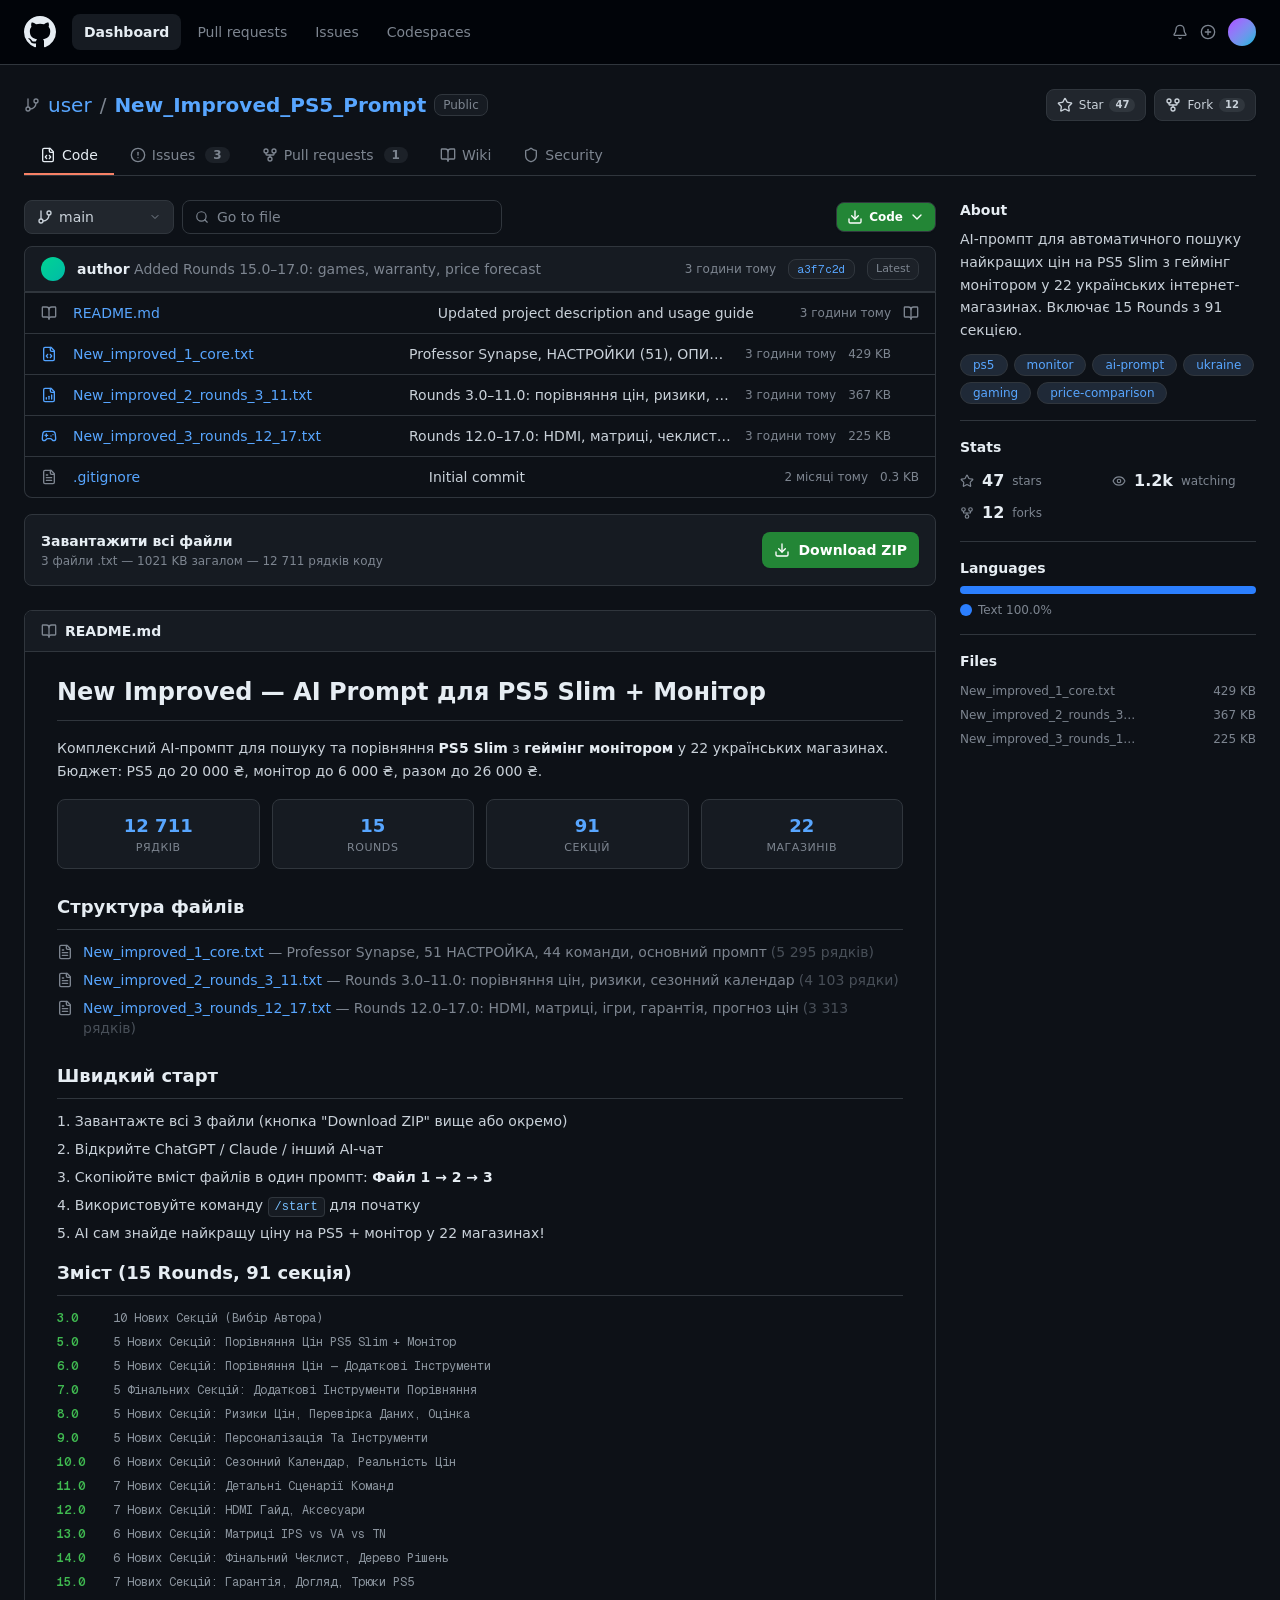
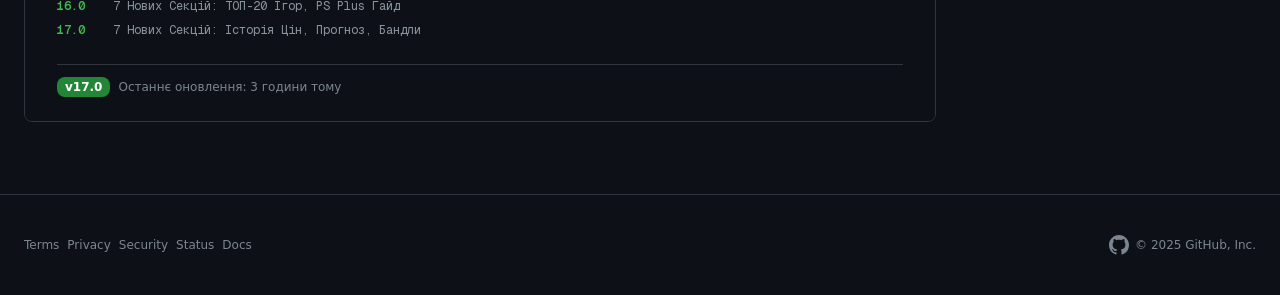
==== index.html @ 153ae2e7 "Deploy: GitHub-style PS5 Prompt download page (v17.0) - GitHub-style repository page design - 3 down" ====
<!DOCTYPE html><!--Mu9HT3eg9Ix4Dn3VbvVOp--><html lang="en"><head><meta charSet="utf-8"/><meta name="viewport" content="width=device-width, initial-scale=1"/><link rel="preload" href="/_next/static/media/797e433ab948586e-s.p.dbea232f.woff2" as="font" crossorigin="" type="font/woff2"/><link rel="preload" href="/_next/static/media/caa3a2e1cccd8315-s.p.853070df.woff2" as="font" crossorigin="" type="font/woff2"/><link rel="stylesheet" href="/_next/static/chunks/2473c16c0c2f6b5f.css" data-precedence="next"/><link rel="stylesheet" href="/_next/static/chunks/8cf847d2f24eaa9a.css" data-precedence="next"/><link rel="preload" as="script" fetchPriority="low" href="/_next/static/chunks/c39637bc9d8cb116.js"/><script src="/_next/static/chunks/771dedee3f5e1621.js" async=""></script><script src="/_next/static/chunks/93cf8d9e202dfd11.js" async=""></script><script src="/_next/static/chunks/turbopack-6b14e2e3b7861dfc.js" async=""></script><script src="/_next/static/chunks/2f236954d6a65e12.js" async=""></script><script src="/_next/static/chunks/66346ad2836c1601.js" async=""></script><script src="/_next/static/chunks/bc558926813e5fc9.js" async=""></script><script src="/_next/static/chunks/44f0cba8bac395d2.js" async=""></script><meta name="next-size-adjust" content=""/><title>New Improved — AI Prompt для PS5 Slim + Монітор</title><meta name="description" content="Завантажте комплексний AI-промпт для пошуку та порівняння PS5 Slim з монітором у 22 українських магазинах. 12 711 рядків, 15 Rounds, 91 секція."/><meta name="author" content="New Improved"/><meta name="keywords" content="PS5,PS5 Slim,монітор,AI промпт,Київ,Україна,порівняння цін,ігри"/><meta property="og:title" content="New Improved — AI Prompt для PS5 Slim + Монітор"/><meta property="og:description" content="Завантажте комплексний AI-промпт (12 711 рядків) для пошуку PS5 у 22 магазинах України."/><meta property="og:site_name" content="New Improved"/><meta property="og:type" content="website"/><meta name="twitter:card" content="summary_large_image"/><meta name="twitter:title" content="New Improved — AI Prompt для PS5"/><meta name="twitter:description" content="AI-промпт для пошуку PS5 Slim + Монітор у 22 магазинах України"/><link rel="icon" href="https://z-cdn.chatglm.cn/z-ai/static/logo.svg"/><script src="/_next/static/chunks/a6dad97d9634a72d.js" noModule=""></script></head><body class="geist_a71539c9-module__T19VSG__variable geist_mono_8d43a2aa-module__8Li5zG__variable antialiased bg-background text-foreground"><div hidden=""><!--$--><!--/$--></div><div class="min-h-screen bg-[#0d1117] text-[#e6edf3]"><header class="bg-[#010409] border-b border-[#30363d] sticky top-0 z-50"><div class="max-w-[1280px] mx-auto px-4 sm:px-6 h-16 flex items-center gap-4"><a href="/" class="text-[#e6edf3] hover:text-[#e6edf3]"><svg height="32" viewBox="0 0 16 16" width="32" class="fill-current"><path d="M8 0c4.42 0 8 3.58 8 8a8.013 8.013 0 0 1-5.45 7.59c-.4.08-.55-.17-.55-.38 0-.27.01-1.13.01-2.2 0-.75-.25-1.23-.54-1.48 1.78-.2 3.65-.88 3.65-3.95 0-.88-.31-1.59-.82-2.15.08-.2.36-1.02-.08-2.12 0 0-.67-.22-2.2.82-.64-.18-1.32-.27-2-.27-.68 0-1.36.09-2 .27-1.53-1.03-2.2-.82-2.2-.82-.44 1.1-.16 1.92-.08 2.12-.51.56-.82 1.28-.82 2.15 0 3.06 1.86 3.75 3.64 3.95-.23.2-.44.55-.51 1.07-.46.21-1.61.55-2.33-.66-.15-.24-.6-.83-1.23-.82-.67.01-.27.38.01.53.34.19.73.9.82 1.13.16.45.68 1.31 2.69.94 0 .67.01 1.3.01 1.49 0 .21-.15.45-.55.38A7.995 7.995 0 0 1 0 8c0-4.42 3.58-8 8-8Z"></path></svg></a><nav class="hidden md:flex items-center gap-1 text-sm"><a href="#" class="px-3 py-2 rounded-md text-[#e6edf3] font-semibold bg-[#161b22]">Dashboard</a><a href="#" class="px-3 py-2 rounded-md text-[#7d8590] hover:text-[#e6edf3] hover:bg-[#161b22]">Pull requests</a><a href="#" class="px-3 py-2 rounded-md text-[#7d8590] hover:text-[#e6edf3] hover:bg-[#161b22]">Issues</a><a href="#" class="px-3 py-2 rounded-md text-[#7d8590] hover:text-[#e6edf3] hover:bg-[#161b22]">Codespaces</a></nav><div class="ml-auto flex items-center gap-3 text-[#7d8590]"><svg xmlns="http://www.w3.org/2000/svg" width="24" height="24" viewBox="0 0 24 24" fill="none" stroke="currentColor" stroke-width="2" stroke-linecap="round" stroke-linejoin="round" class="lucide lucide-bell w-4 h-4 cursor-pointer hover:text-[#e6edf3] transition-colors" aria-hidden="true"><path d="M10.268 21a2 2 0 0 0 3.464 0"></path><path d="M3.262 15.326A1 1 0 0 0 4 17h16a1 1 0 0 0 .74-1.673C19.41 13.956 18 12.499 18 8A6 6 0 0 0 6 8c0 4.499-1.411 5.956-2.738 7.326"></path></svg><svg xmlns="http://www.w3.org/2000/svg" width="24" height="24" viewBox="0 0 24 24" fill="none" stroke="currentColor" stroke-width="2" stroke-linecap="round" stroke-linejoin="round" class="lucide lucide-circle-plus w-4 h-4 cursor-pointer hover:text-[#e6edf3] transition-colors" aria-hidden="true"><circle cx="12" cy="12" r="10"></circle><path d="M8 12h8"></path><path d="M12 8v8"></path></svg><div class="w-7 h-7 rounded-full bg-gradient-to-br from-purple-500 to-cyan-500 cursor-pointer"></div></div></div></header><main class="max-w-[1280px] mx-auto px-4 sm:px-6 py-6"><div class="mb-6"><div class="flex flex-col sm:flex-row sm:items-center gap-3 mb-4"><div class="flex items-center gap-2 flex-wrap min-w-0"><svg xmlns="http://www.w3.org/2000/svg" width="24" height="24" viewBox="0 0 24 24" fill="none" stroke="currentColor" stroke-width="2" stroke-linecap="round" stroke-linejoin="round" class="lucide lucide-git-branch w-4 h-4 text-[#7d8590] shrink-0" aria-hidden="true"><line x1="6" x2="6" y1="3" y2="15"></line><circle cx="18" cy="6" r="3"></circle><circle cx="6" cy="18" r="3"></circle><path d="M18 9a9 9 0 0 1-9 9"></path></svg><a href="#" class="text-xl font-normal text-[#58a6ff] hover:underline truncate">user</a><span class="text-[#7d8590] text-xl">/</span><a href="#" class="text-xl font-bold text-[#58a6ff] hover:underline truncate">New_Improved_PS5_Prompt</a><span data-slot="badge" class="inline-flex items-center justify-center rounded-md px-2 py-0.5 font-medium w-fit whitespace-nowrap shrink-0 [&amp;&gt;svg]:size-3 gap-1 [&amp;&gt;svg]:pointer-events-none focus-visible:border-ring focus-visible:ring-ring/50 focus-visible:ring-[3px] aria-invalid:ring-destructive/20 dark:aria-invalid:ring-destructive/40 aria-invalid:border-destructive transition-[color,box-shadow] overflow-hidden [a&amp;]:hover:bg-primary/90 border border-[#30363d] text-[#7d8590] bg-[#161b22] text-xs cursor-pointer">Public</span></div><div class="flex items-center gap-2 ml-auto shrink-0"><button data-slot="button" class="inline-flex items-center justify-center whitespace-nowrap font-medium transition-all disabled:pointer-events-none disabled:opacity-50 [&amp;_svg]:pointer-events-none [&amp;_svg:not([class*=&#x27;size-&#x27;])]:size-4 shrink-0 [&amp;_svg]:shrink-0 outline-none focus-visible:border-ring focus-visible:ring-ring/50 focus-visible:ring-[3px] aria-invalid:ring-destructive/20 dark:aria-invalid:ring-destructive/40 aria-invalid:border-destructive border shadow-xs dark:bg-input/30 dark:border-input dark:hover:bg-input/50 rounded-md px-3 has-[&gt;svg]:px-2.5 border-[#30363d] bg-[#21262d] text-[#c9d1d9] hover:bg-[#30363d] hover:text-[#e6edf3] text-xs h-8 gap-1.5"><svg xmlns="http://www.w3.org/2000/svg" width="24" height="24" viewBox="0 0 24 24" fill="none" stroke="currentColor" stroke-width="2" stroke-linecap="round" stroke-linejoin="round" class="lucide lucide-star w-3.5 h-3.5" aria-hidden="true"><path d="M11.525 2.295a.53.53 0 0 1 .95 0l2.31 4.679a2.123 2.123 0 0 0 1.595 1.16l5.166.756a.53.53 0 0 1 .294.904l-3.736 3.638a2.123 2.123 0 0 0-.611 1.878l.882 5.14a.53.53 0 0 1-.771.56l-4.618-2.428a2.122 2.122 0 0 0-1.973 0L6.396 21.01a.53.53 0 0 1-.77-.56l.881-5.139a2.122 2.122 0 0 0-.611-1.879L2.16 9.795a.53.53 0 0 1 .294-.906l5.165-.755a2.122 2.122 0 0 0 1.597-1.16z"></path></svg>Star<span class="bg-[#30363d] text-[#c9d1d9] rounded-full px-1.5 text-[10px] font-semibold">47</span></button><button data-slot="button" class="inline-flex items-center justify-center whitespace-nowrap font-medium transition-all disabled:pointer-events-none disabled:opacity-50 [&amp;_svg]:pointer-events-none [&amp;_svg:not([class*=&#x27;size-&#x27;])]:size-4 shrink-0 [&amp;_svg]:shrink-0 outline-none focus-visible:border-ring focus-visible:ring-ring/50 focus-visible:ring-[3px] aria-invalid:ring-destructive/20 dark:aria-invalid:ring-destructive/40 aria-invalid:border-destructive border shadow-xs dark:bg-input/30 dark:border-input dark:hover:bg-input/50 rounded-md px-3 has-[&gt;svg]:px-2.5 border-[#30363d] bg-[#21262d] text-[#c9d1d9] hover:bg-[#30363d] hover:text-[#e6edf3] text-xs h-8 gap-1.5"><svg xmlns="http://www.w3.org/2000/svg" width="24" height="24" viewBox="0 0 24 24" fill="none" stroke="currentColor" stroke-width="2" stroke-linecap="round" stroke-linejoin="round" class="lucide lucide-git-fork w-3.5 h-3.5" aria-hidden="true"><circle cx="12" cy="18" r="3"></circle><circle cx="6" cy="6" r="3"></circle><circle cx="18" cy="6" r="3"></circle><path d="M18 9v2c0 .6-.4 1-1 1H7c-.6 0-1-.4-1-1V9"></path><path d="M12 12v3"></path></svg>Fork<span class="bg-[#30363d] text-[#c9d1d9] rounded-full px-1.5 text-[10px] font-semibold">12</span></button></div></div><div class="flex items-center gap-0 border-b border-[#30363d] overflow-x-auto"><button class="flex items-center gap-1.5 px-4 py-2 text-sm border-b-2 transition-colors whitespace-nowrap border-[#f78166] text-[#e6edf3] font-medium"><svg xmlns="http://www.w3.org/2000/svg" width="24" height="24" viewBox="0 0 24 24" fill="none" stroke="currentColor" stroke-width="2" stroke-linecap="round" stroke-linejoin="round" class="lucide lucide-file-code w-4 h-4" aria-hidden="true"><path d="M10 12.5 8 15l2 2.5"></path><path d="m14 12.5 2 2.5-2 2.5"></path><path d="M14 2v4a2 2 0 0 0 2 2h4"></path><path d="M15 2H6a2 2 0 0 0-2 2v16a2 2 0 0 0 2 2h12a2 2 0 0 0 2-2V7z"></path></svg>Code</button><button class="flex items-center gap-1.5 px-4 py-2 text-sm border-b-2 transition-colors whitespace-nowrap border-transparent text-[#7d8590] hover:text-[#e6edf3] hover:border-[#30363d]"><svg xmlns="http://www.w3.org/2000/svg" width="24" height="24" viewBox="0 0 24 24" fill="none" stroke="currentColor" stroke-width="2" stroke-linecap="round" stroke-linejoin="round" class="lucide lucide-circle-alert w-4 h-4" aria-hidden="true"><circle cx="12" cy="12" r="10"></circle><line x1="12" x2="12" y1="8" y2="12"></line><line x1="12" x2="12.01" y1="16" y2="16"></line></svg>Issues<span class="ml-1 bg-[#1c2128] text-[#7d8590] rounded-full px-2 text-xs font-semibold">3</span></button><button class="flex items-center gap-1.5 px-4 py-2 text-sm border-b-2 transition-colors whitespace-nowrap border-transparent text-[#7d8590] hover:text-[#e6edf3] hover:border-[#30363d]"><svg xmlns="http://www.w3.org/2000/svg" width="24" height="24" viewBox="0 0 24 24" fill="none" stroke="currentColor" stroke-width="2" stroke-linecap="round" stroke-linejoin="round" class="lucide lucide-git-fork w-4 h-4" aria-hidden="true"><circle cx="12" cy="18" r="3"></circle><circle cx="6" cy="6" r="3"></circle><circle cx="18" cy="6" r="3"></circle><path d="M18 9v2c0 .6-.4 1-1 1H7c-.6 0-1-.4-1-1V9"></path><path d="M12 12v3"></path></svg>Pull requests<span class="ml-1 bg-[#1c2128] text-[#7d8590] rounded-full px-2 text-xs font-semibold">1</span></button><button class="flex items-center gap-1.5 px-4 py-2 text-sm border-b-2 transition-colors whitespace-nowrap border-transparent text-[#7d8590] hover:text-[#e6edf3] hover:border-[#30363d]"><svg xmlns="http://www.w3.org/2000/svg" width="24" height="24" viewBox="0 0 24 24" fill="none" stroke="currentColor" stroke-width="2" stroke-linecap="round" stroke-linejoin="round" class="lucide lucide-book-open w-4 h-4" aria-hidden="true"><path d="M12 7v14"></path><path d="M3 18a1 1 0 0 1-1-1V4a1 1 0 0 1 1-1h5a4 4 0 0 1 4 4 4 4 0 0 1 4-4h5a1 1 0 0 1 1 1v13a1 1 0 0 1-1 1h-6a3 3 0 0 0-3 3 3 3 0 0 0-3-3z"></path></svg>Wiki</button><button class="flex items-center gap-1.5 px-4 py-2 text-sm border-b-2 transition-colors whitespace-nowrap border-transparent text-[#7d8590] hover:text-[#e6edf3] hover:border-[#30363d]"><svg xmlns="http://www.w3.org/2000/svg" width="24" height="24" viewBox="0 0 24 24" fill="none" stroke="currentColor" stroke-width="2" stroke-linecap="round" stroke-linejoin="round" class="lucide lucide-shield w-4 h-4" aria-hidden="true"><path d="M20 13c0 5-3.5 7.5-7.66 8.95a1 1 0 0 1-.67-.01C7.5 20.5 4 18 4 13V6a1 1 0 0 1 1-1c2 0 4.5-1.2 6.24-2.72a1.17 1.17 0 0 1 1.52 0C14.51 3.81 17 5 19 5a1 1 0 0 1 1 1z"></path></svg>Security</button></div></div><div class="flex flex-col lg:flex-row gap-6"><div class="flex-1 min-w-0"><div class="flex flex-col sm:flex-row items-stretch sm:items-center gap-2 mb-3"><button class="flex items-center gap-1.5 bg-[#21262d] border border-[#30363d] rounded-md px-3 py-1.5 text-sm text-[#c9d1d9] hover:bg-[#30363d] transition-colors min-w-[150px]"><svg xmlns="http://www.w3.org/2000/svg" width="24" height="24" viewBox="0 0 24 24" fill="none" stroke="currentColor" stroke-width="2" stroke-linecap="round" stroke-linejoin="round" class="lucide lucide-git-branch w-4 h-4" aria-hidden="true"><line x1="6" x2="6" y1="3" y2="15"></line><circle cx="18" cy="6" r="3"></circle><circle cx="6" cy="18" r="3"></circle><path d="M18 9a9 9 0 0 1-9 9"></path></svg><span class="font-medium">main</span><svg xmlns="http://www.w3.org/2000/svg" width="24" height="24" viewBox="0 0 24 24" fill="none" stroke="currentColor" stroke-width="2" stroke-linecap="round" stroke-linejoin="round" class="lucide lucide-chevron-right w-3 h-3 ml-auto text-[#7d8590] rotate-90" aria-hidden="true"><path d="m9 18 6-6-6-6"></path></svg></button><div class="hidden sm:flex items-center bg-[#0d1117] border border-[#30363d] rounded-md px-3 py-1.5 text-sm text-[#7d8590] gap-2 flex-1 max-w-xs"><svg xmlns="http://www.w3.org/2000/svg" width="24" height="24" viewBox="0 0 24 24" fill="none" stroke="currentColor" stroke-width="2" stroke-linecap="round" stroke-linejoin="round" class="lucide lucide-search w-3.5 h-3.5 shrink-0" aria-hidden="true"><path d="m21 21-4.34-4.34"></path><circle cx="11" cy="11" r="8"></circle></svg><span>Go to file</span></div><div class="ml-auto flex items-center gap-2"><button data-slot="button" class="inline-flex items-center justify-center whitespace-nowrap transition-all disabled:pointer-events-none disabled:opacity-50 [&amp;_svg]:pointer-events-none [&amp;_svg:not([class*=&#x27;size-&#x27;])]:size-4 shrink-0 [&amp;_svg]:shrink-0 outline-none focus-visible:border-ring focus-visible:ring-ring/50 focus-visible:ring-[3px] aria-invalid:ring-destructive/20 dark:aria-invalid:ring-destructive/40 aria-invalid:border-destructive border shadow-xs hover:text-accent-foreground dark:bg-input/30 dark:border-input dark:hover:bg-input/50 rounded-md px-3 has-[&gt;svg]:px-2.5 border-[#30363d] bg-[#238636] hover:bg-[#2ea043] text-white text-xs h-[30px] gap-1.5 font-semibold"><svg xmlns="http://www.w3.org/2000/svg" width="24" height="24" viewBox="0 0 24 24" fill="none" stroke="currentColor" stroke-width="2" stroke-linecap="round" stroke-linejoin="round" class="lucide lucide-download w-3.5 h-3.5" aria-hidden="true"><path d="M12 15V3"></path><path d="M21 15v4a2 2 0 0 1-2 2H5a2 2 0 0 1-2-2v-4"></path><path d="m7 10 5 5 5-5"></path></svg>Code<svg xmlns="http://www.w3.org/2000/svg" width="24" height="24" viewBox="0 0 24 24" fill="none" stroke="currentColor" stroke-width="2" stroke-linecap="round" stroke-linejoin="round" class="lucide lucide-chevron-right w-3 h-3 rotate-90" aria-hidden="true"><path d="m9 18 6-6-6-6"></path></svg></button></div></div><div class="flex items-center gap-3 bg-[#161b22] border border-[#30363d] rounded-t-md px-4 py-2.5"><div class="w-6 h-6 rounded-full bg-gradient-to-br from-emerald-400 to-teal-500 shrink-0"></div><span class="text-sm text-[#c9d1d9] truncate"><span class="font-semibold text-[#e6edf3]">author</span> <span class="text-[#7d8590]">Added Rounds 15.0–17.0: games, warranty, price forecast</span></span><span class="text-xs text-[#7d8590] whitespace-nowrap ml-auto hidden sm:inline">3 години тому</span><a href="#" class="text-xs text-[#58a6ff] hover:underline whitespace-nowrap hidden md:inline"><span class="font-mono bg-[#1c2128] rounded-md px-2 py-0.5 text-[11px] border border-[#30363d]">a3f7c2d</span></a><span data-slot="badge" class="items-center justify-center rounded-md px-2 py-0.5 font-medium w-fit whitespace-nowrap shrink-0 [&amp;&gt;svg]:size-3 gap-1 [&amp;&gt;svg]:pointer-events-none focus-visible:border-ring focus-visible:ring-ring/50 focus-visible:ring-[3px] aria-invalid:ring-destructive/20 dark:aria-invalid:ring-destructive/40 aria-invalid:border-destructive transition-[color,box-shadow] overflow-hidden [a&amp;]:hover:bg-primary/90 bg-[#1c2128] text-[#7d8590] border border-[#30363d] text-[11px] hidden lg:inline-flex">Latest</span></div><div class="border border-t-0 border-[#30363d] rounded-b-md overflow-hidden"><div class="flex items-center gap-3 px-4 py-2.5 border-t border-[#30363d] hover:bg-[#161b22] transition-colors group"><div class="shrink-0 w-5"><svg xmlns="http://www.w3.org/2000/svg" width="24" height="24" viewBox="0 0 24 24" fill="none" stroke="currentColor" stroke-width="2" stroke-linecap="round" stroke-linejoin="round" class="lucide lucide-book-open w-4 h-4 text-[#7d8590]" aria-hidden="true"><path d="M12 7v14"></path><path d="M3 18a1 1 0 0 1-1-1V4a1 1 0 0 1 1-1h5a4 4 0 0 1 4 4 4 4 0 0 1 4-4h5a1 1 0 0 1 1 1v13a1 1 0 0 1-1 1h-6a3 3 0 0 0-3 3 3 3 0 0 0-3-3z"></path></svg></div><div class="flex-1 min-w-0 text-sm"><a href="#" class="text-[#58a6ff] hover:underline truncate block">README.md</a></div><a href="#" class="hidden md:block text-sm text-[#c9d1d9] hover:text-[#58a6ff] hover:underline truncate max-w-[350px] flex-1 transition-colors">Updated project description and usage guide</a><span class="text-xs text-[#7d8590] whitespace-nowrap hidden sm:inline">3 години тому</span><svg xmlns="http://www.w3.org/2000/svg" width="24" height="24" viewBox="0 0 24 24" fill="none" stroke="currentColor" stroke-width="2" stroke-linecap="round" stroke-linejoin="round" class="lucide lucide-book-open w-4 h-4 text-[#7d8590] shrink-0" aria-hidden="true"><path d="M12 7v14"></path><path d="M3 18a1 1 0 0 1-1-1V4a1 1 0 0 1 1-1h5a4 4 0 0 1 4 4 4 4 0 0 1 4-4h5a1 1 0 0 1 1 1v13a1 1 0 0 1-1 1h-6a3 3 0 0 0-3 3 3 3 0 0 0-3-3z"></path></svg></div><div class="flex items-center gap-3 px-4 py-2.5 border-t border-[#30363d] hover:bg-[#161b22] transition-colors group"><div class="shrink-0 w-5"><svg xmlns="http://www.w3.org/2000/svg" width="24" height="24" viewBox="0 0 24 24" fill="none" stroke="currentColor" stroke-width="2" stroke-linecap="round" stroke-linejoin="round" class="lucide lucide-file-code w-4 h-4 text-blue-400" aria-hidden="true"><path d="M10 12.5 8 15l2 2.5"></path><path d="m14 12.5 2 2.5-2 2.5"></path><path d="M14 2v4a2 2 0 0 0 2 2h4"></path><path d="M15 2H6a2 2 0 0 0-2 2v16a2 2 0 0 0 2 2h12a2 2 0 0 0 2-2V7z"></path></svg></div><div class="flex-1 min-w-0 text-sm"><a href="#" class="text-[#58a6ff] hover:underline truncate block">New_improved_1_core.txt</a></div><a href="#" class="hidden md:block text-sm text-[#c9d1d9] hover:text-[#58a6ff] hover:underline truncate max-w-[350px] flex-1 transition-colors">Professor Synapse, НАСТРОЙКИ (51), ОПИС КОМАНД (44), Основний промпт</a><span class="text-xs text-[#7d8590] whitespace-nowrap hidden sm:inline">3 години тому</span><span class="text-xs text-[#7d8590] whitespace-nowrap tabular-nums">429 KB</span><button class="opacity-0 group-hover:opacity-100 transition-opacity shrink-0 text-[#7d8590] hover:text-[#58a6ff]" title="Завантажити файл"><svg xmlns="http://www.w3.org/2000/svg" width="24" height="24" viewBox="0 0 24 24" fill="none" stroke="currentColor" stroke-width="2" stroke-linecap="round" stroke-linejoin="round" class="lucide lucide-download w-4 h-4" aria-hidden="true"><path d="M12 15V3"></path><path d="M21 15v4a2 2 0 0 1-2 2H5a2 2 0 0 1-2-2v-4"></path><path d="m7 10 5 5 5-5"></path></svg></button></div><div class="flex items-center gap-3 px-4 py-2.5 border-t border-[#30363d] hover:bg-[#161b22] transition-colors group"><div class="shrink-0 w-5"><svg xmlns="http://www.w3.org/2000/svg" width="24" height="24" viewBox="0 0 24 24" fill="none" stroke="currentColor" stroke-width="2" stroke-linecap="round" stroke-linejoin="round" class="lucide lucide-file-chart-column-increasing w-4 h-4 text-blue-400" aria-hidden="true"><path d="M15 2H6a2 2 0 0 0-2 2v16a2 2 0 0 0 2 2h12a2 2 0 0 0 2-2V7Z"></path><path d="M14 2v4a2 2 0 0 0 2 2h4"></path><path d="M8 18v-2"></path><path d="M12 18v-4"></path><path d="M16 18v-6"></path></svg></div><div class="flex-1 min-w-0 text-sm"><a href="#" class="text-[#58a6ff] hover:underline truncate block">New_improved_2_rounds_3_11.txt</a></div><a href="#" class="hidden md:block text-sm text-[#c9d1d9] hover:text-[#58a6ff] hover:underline truncate max-w-[350px] flex-1 transition-colors">Rounds 3.0–11.0: порівняння цін, ризики, сезонний календар, сценарії команд</a><span class="text-xs text-[#7d8590] whitespace-nowrap hidden sm:inline">3 години тому</span><span class="text-xs text-[#7d8590] whitespace-nowrap tabular-nums">367 KB</span><button class="opacity-0 group-hover:opacity-100 transition-opacity shrink-0 text-[#7d8590] hover:text-[#58a6ff]" title="Завантажити файл"><svg xmlns="http://www.w3.org/2000/svg" width="24" height="24" viewBox="0 0 24 24" fill="none" stroke="currentColor" stroke-width="2" stroke-linecap="round" stroke-linejoin="round" class="lucide lucide-download w-4 h-4" aria-hidden="true"><path d="M12 15V3"></path><path d="M21 15v4a2 2 0 0 1-2 2H5a2 2 0 0 1-2-2v-4"></path><path d="m7 10 5 5 5-5"></path></svg></button></div><div class="flex items-center gap-3 px-4 py-2.5 border-t border-[#30363d] hover:bg-[#161b22] transition-colors group"><div class="shrink-0 w-5"><svg xmlns="http://www.w3.org/2000/svg" width="24" height="24" viewBox="0 0 24 24" fill="none" stroke="currentColor" stroke-width="2" stroke-linecap="round" stroke-linejoin="round" class="lucide lucide-gamepad2 lucide-gamepad-2 w-4 h-4 text-blue-400" aria-hidden="true"><line x1="6" x2="10" y1="11" y2="11"></line><line x1="8" x2="8" y1="9" y2="13"></line><line x1="15" x2="15.01" y1="12" y2="12"></line><line x1="18" x2="18.01" y1="10" y2="10"></line><path d="M17.32 5H6.68a4 4 0 0 0-3.978 3.59c-.006.052-.01.101-.017.152C2.604 9.416 2 14.456 2 16a3 3 0 0 0 3 3c1 0 1.5-.5 2-1l1.414-1.414A2 2 0 0 1 9.828 16h4.344a2 2 0 0 1 1.414.586L17 18c.5.5 1 1 2 1a3 3 0 0 0 3-3c0-1.545-.604-6.584-.685-7.258-.007-.05-.011-.1-.017-.151A4 4 0 0 0 17.32 5z"></path></svg></div><div class="flex-1 min-w-0 text-sm"><a href="#" class="text-[#58a6ff] hover:underline truncate block">New_improved_3_rounds_12_17.txt</a></div><a href="#" class="hidden md:block text-sm text-[#c9d1d9] hover:text-[#58a6ff] hover:underline truncate max-w-[350px] flex-1 transition-colors">Rounds 12.0–17.0: HDMI, матриці, чеклист, ігри, гарантія, історія цін, прогноз</a><span class="text-xs text-[#7d8590] whitespace-nowrap hidden sm:inline">3 години тому</span><span class="text-xs text-[#7d8590] whitespace-nowrap tabular-nums">225 KB</span><button class="opacity-0 group-hover:opacity-100 transition-opacity shrink-0 text-[#7d8590] hover:text-[#58a6ff]" title="Завантажити файл"><svg xmlns="http://www.w3.org/2000/svg" width="24" height="24" viewBox="0 0 24 24" fill="none" stroke="currentColor" stroke-width="2" stroke-linecap="round" stroke-linejoin="round" class="lucide lucide-download w-4 h-4" aria-hidden="true"><path d="M12 15V3"></path><path d="M21 15v4a2 2 0 0 1-2 2H5a2 2 0 0 1-2-2v-4"></path><path d="m7 10 5 5 5-5"></path></svg></button></div><div class="flex items-center gap-3 px-4 py-2.5 border-t border-[#30363d] hover:bg-[#161b22] transition-colors group"><div class="shrink-0 w-5"><svg xmlns="http://www.w3.org/2000/svg" width="24" height="24" viewBox="0 0 24 24" fill="none" stroke="currentColor" stroke-width="2" stroke-linecap="round" stroke-linejoin="round" class="lucide lucide-file-text w-4 h-4 text-[#7d8590]" aria-hidden="true"><path d="M15 2H6a2 2 0 0 0-2 2v16a2 2 0 0 0 2 2h12a2 2 0 0 0 2-2V7Z"></path><path d="M14 2v4a2 2 0 0 0 2 2h4"></path><path d="M10 9H8"></path><path d="M16 13H8"></path><path d="M16 17H8"></path></svg></div><div class="flex-1 min-w-0 text-sm"><a href="#" class="text-[#58a6ff] hover:underline truncate block">.gitignore</a></div><a href="#" class="hidden md:block text-sm text-[#c9d1d9] hover:text-[#58a6ff] hover:underline truncate max-w-[350px] flex-1 transition-colors">Initial commit</a><span class="text-xs text-[#7d8590] whitespace-nowrap hidden sm:inline">2 місяці тому</span><span class="text-xs text-[#7d8590] whitespace-nowrap tabular-nums">0.3 KB</span></div></div><div class="mt-4 flex flex-col sm:flex-row items-start sm:items-center gap-3 p-4 rounded-md border border-[#30363d] bg-[#161b22]"><div class="flex-1"><h3 class="text-sm font-semibold text-[#e6edf3] mb-0.5">Завантажити всі файли</h3><p class="text-xs text-[#7d8590]">3 файли .txt — <!-- -->1021<!-- --> KB загалом — 12 711 рядків коду</p></div><button data-slot="button" class="inline-flex items-center justify-center whitespace-nowrap rounded-md transition-all disabled:pointer-events-none disabled:opacity-50 [&amp;_svg]:pointer-events-none [&amp;_svg:not([class*=&#x27;size-&#x27;])]:size-4 shrink-0 [&amp;_svg]:shrink-0 outline-none focus-visible:border-ring focus-visible:ring-ring/50 focus-visible:ring-[3px] aria-invalid:ring-destructive/20 dark:aria-invalid:ring-destructive/40 aria-invalid:border-destructive shadow-xs px-4 py-2 has-[&gt;svg]:px-3 bg-[#238636] hover:bg-[#2ea043] text-white border-0 font-semibold text-sm h-9 gap-2"><svg xmlns="http://www.w3.org/2000/svg" width="24" height="24" viewBox="0 0 24 24" fill="none" stroke="currentColor" stroke-width="2" stroke-linecap="round" stroke-linejoin="round" class="lucide lucide-download w-4 h-4" aria-hidden="true"><path d="M12 15V3"></path><path d="M21 15v4a2 2 0 0 1-2 2H5a2 2 0 0 1-2-2v-4"></path><path d="m7 10 5 5 5-5"></path></svg> Download ZIP</button></div><div class="mt-6 border border-[#30363d] rounded-md overflow-hidden"><div class="flex items-center gap-2 bg-[#161b22] border-b border-[#30363d] px-4 py-2.5"><svg xmlns="http://www.w3.org/2000/svg" width="24" height="24" viewBox="0 0 24 24" fill="none" stroke="currentColor" stroke-width="2" stroke-linecap="round" stroke-linejoin="round" class="lucide lucide-book-open w-4 h-4 text-[#7d8590]" aria-hidden="true"><path d="M12 7v14"></path><path d="M3 18a1 1 0 0 1-1-1V4a1 1 0 0 1 1-1h5a4 4 0 0 1 4 4 4 4 0 0 1 4-4h5a1 1 0 0 1 1 1v13a1 1 0 0 1-1 1h-6a3 3 0 0 0-3 3 3 3 0 0 0-3-3z"></path></svg><span class="text-sm font-semibold text-[#e6edf3]">README.md</span></div><div class="bg-[#0d1117] px-6 sm:px-8 py-6"><h1 class="text-2xl font-semibold text-[#e6edf3] mb-4 pb-3 border-b border-[#30363d]">New Improved — AI Prompt для PS5 Slim + Монітор</h1><p class="text-[#c9d1d9] text-sm leading-relaxed mb-4">Комплексний AI-промпт для пошуку та порівняння <strong class="text-[#e6edf3]">PS5 Slim</strong> з<!-- --> <strong class="text-[#e6edf3]">геймінг монітором</strong> у 22 українських магазинах. Бюджет: PS5 до 20 000 ₴, монітор до 6 000 ₴, разом до 26 000 ₴.</p><div class="grid grid-cols-2 sm:grid-cols-4 gap-3 mb-6"><div class="bg-[#161b22] border border-[#30363d] rounded-md p-3 text-center"><div class="text-lg font-bold text-[#58a6ff]">12 711</div><div class="text-[11px] text-[#7d8590] uppercase tracking-wider">Рядків</div></div><div class="bg-[#161b22] border border-[#30363d] rounded-md p-3 text-center"><div class="text-lg font-bold text-[#58a6ff]">15</div><div class="text-[11px] text-[#7d8590] uppercase tracking-wider">Rounds</div></div><div class="bg-[#161b22] border border-[#30363d] rounded-md p-3 text-center"><div class="text-lg font-bold text-[#58a6ff]">91</div><div class="text-[11px] text-[#7d8590] uppercase tracking-wider">Секцій</div></div><div class="bg-[#161b22] border border-[#30363d] rounded-md p-3 text-center"><div class="text-lg font-bold text-[#58a6ff]">22</div><div class="text-[11px] text-[#7d8590] uppercase tracking-wider">Магазинів</div></div></div><h2 class="text-lg font-semibold text-[#e6edf3] mb-3 pb-2 border-b border-[#30363d]">Структура файлів</h2><div class="space-y-2 mb-6"><div class="flex items-start gap-2.5 text-sm"><svg xmlns="http://www.w3.org/2000/svg" width="24" height="24" viewBox="0 0 24 24" fill="none" stroke="currentColor" stroke-width="2" stroke-linecap="round" stroke-linejoin="round" class="lucide lucide-file-text w-4 h-4 text-[#7d8590] mt-0.5 shrink-0" aria-hidden="true"><path d="M15 2H6a2 2 0 0 0-2 2v16a2 2 0 0 0 2 2h12a2 2 0 0 0 2-2V7Z"></path><path d="M14 2v4a2 2 0 0 0 2 2h4"></path><path d="M10 9H8"></path><path d="M16 13H8"></path><path d="M16 17H8"></path></svg><div><span class="text-[#58a6ff] hover:underline cursor-pointer font-medium">New_improved_1_core.txt</span><span class="text-[#7d8590]"> — <!-- -->Professor Synapse, 51 НАСТРОЙКА, 44 команди, основний промпт</span><span class="text-[#484f58] ml-1">(<!-- -->5 295 рядків<!-- -->)</span></div></div><div class="flex items-start gap-2.5 text-sm"><svg xmlns="http://www.w3.org/2000/svg" width="24" height="24" viewBox="0 0 24 24" fill="none" stroke="currentColor" stroke-width="2" stroke-linecap="round" stroke-linejoin="round" class="lucide lucide-file-text w-4 h-4 text-[#7d8590] mt-0.5 shrink-0" aria-hidden="true"><path d="M15 2H6a2 2 0 0 0-2 2v16a2 2 0 0 0 2 2h12a2 2 0 0 0 2-2V7Z"></path><path d="M14 2v4a2 2 0 0 0 2 2h4"></path><path d="M10 9H8"></path><path d="M16 13H8"></path><path d="M16 17H8"></path></svg><div><span class="text-[#58a6ff] hover:underline cursor-pointer font-medium">New_improved_2_rounds_3_11.txt</span><span class="text-[#7d8590]"> — <!-- -->Rounds 3.0–11.0: порівняння цін, ризики, сезонний календар</span><span class="text-[#484f58] ml-1">(<!-- -->4 103 рядки<!-- -->)</span></div></div><div class="flex items-start gap-2.5 text-sm"><svg xmlns="http://www.w3.org/2000/svg" width="24" height="24" viewBox="0 0 24 24" fill="none" stroke="currentColor" stroke-width="2" stroke-linecap="round" stroke-linejoin="round" class="lucide lucide-file-text w-4 h-4 text-[#7d8590] mt-0.5 shrink-0" aria-hidden="true"><path d="M15 2H6a2 2 0 0 0-2 2v16a2 2 0 0 0 2 2h12a2 2 0 0 0 2-2V7Z"></path><path d="M14 2v4a2 2 0 0 0 2 2h4"></path><path d="M10 9H8"></path><path d="M16 13H8"></path><path d="M16 17H8"></path></svg><div><span class="text-[#58a6ff] hover:underline cursor-pointer font-medium">New_improved_3_rounds_12_17.txt</span><span class="text-[#7d8590]"> — <!-- -->Rounds 12.0–17.0: HDMI, матриці, ігри, гарантія, прогноз цін</span><span class="text-[#484f58] ml-1">(<!-- -->3 313 рядків<!-- -->)</span></div></div></div><h2 class="text-lg font-semibold text-[#e6edf3] mb-3 pb-2 border-b border-[#30363d]">Швидкий старт</h2><ol class="space-y-2 text-sm text-[#c9d1d9] list-decimal list-inside mb-4"><li>Завантажте всі 3 файли (кнопка &quot;Download ZIP&quot; вище або окремо)</li><li>Відкрийте ChatGPT / Claude / інший AI-чат</li><li>Скопіюйте вміст файлів в один промпт: <strong class="text-[#e6edf3]">Файл 1 → 2 → 3</strong></li><li>Використовуйте команду <code class="bg-[#161b22] border border-[#30363d] rounded px-1.5 py-0.5 text-[#79c0ff] text-xs">/start</code> для початку</li><li>AI сам знайде найкращу ціну на PS5 + монітор у 22 магазинах!</li></ol><h2 class="text-lg font-semibold text-[#e6edf3] mb-3 pb-2 border-b border-[#30363d]">Зміст (15 Rounds, 91 секція)</h2><div class="space-y-1 text-xs text-[#8b949e] font-mono mb-6"><div class="flex items-center gap-2 py-0.5 hover:text-[#c9d1d9] transition-colors"><span class="text-[#3fb950] font-semibold w-12 shrink-0">3.0</span><span class="truncate">10 Нових Секцій (Вибір Автора)</span></div><div class="flex items-center gap-2 py-0.5 hover:text-[#c9d1d9] transition-colors"><span class="text-[#3fb950] font-semibold w-12 shrink-0">5.0</span><span class="truncate">5 Нових Секцій: Порівняння Цін PS5 Slim + Монітор</span></div><div class="flex items-center gap-2 py-0.5 hover:text-[#c9d1d9] transition-colors"><span class="text-[#3fb950] font-semibold w-12 shrink-0">6.0</span><span class="truncate">5 Нових Секцій: Порівняння Цін — Додаткові Інструменти</span></div><div class="flex items-center gap-2 py-0.5 hover:text-[#c9d1d9] transition-colors"><span class="text-[#3fb950] font-semibold w-12 shrink-0">7.0</span><span class="truncate">5 Фінальних Секцій: Додаткові Інструменти Порівняння</span></div><div class="flex items-center gap-2 py-0.5 hover:text-[#c9d1d9] transition-colors"><span class="text-[#3fb950] font-semibold w-12 shrink-0">8.0</span><span class="truncate">5 Нових Секцій: Ризики Цін, Перевірка Даних, Оцінка</span></div><div class="flex items-center gap-2 py-0.5 hover:text-[#c9d1d9] transition-colors"><span class="text-[#3fb950] font-semibold w-12 shrink-0">9.0</span><span class="truncate">5 Нових Секцій: Персоналізація Та Інструменти</span></div><div class="flex items-center gap-2 py-0.5 hover:text-[#c9d1d9] transition-colors"><span class="text-[#3fb950] font-semibold w-12 shrink-0">10.0</span><span class="truncate">6 Нових Секцій: Сезонний Календар, Реальність Цін</span></div><div class="flex items-center gap-2 py-0.5 hover:text-[#c9d1d9] transition-colors"><span class="text-[#3fb950] font-semibold w-12 shrink-0">11.0</span><span class="truncate">7 Нових Секцій: Детальні Сценарії Команд</span></div><div class="flex items-center gap-2 py-0.5 hover:text-[#c9d1d9] transition-colors"><span class="text-[#3fb950] font-semibold w-12 shrink-0">12.0</span><span class="truncate">7 Нових Секцій: HDMI Гайд, Аксесуари</span></div><div class="flex items-center gap-2 py-0.5 hover:text-[#c9d1d9] transition-colors"><span class="text-[#3fb950] font-semibold w-12 shrink-0">13.0</span><span class="truncate">6 Нових Секцій: Матриці IPS vs VA vs TN</span></div><div class="flex items-center gap-2 py-0.5 hover:text-[#c9d1d9] transition-colors"><span class="text-[#3fb950] font-semibold w-12 shrink-0">14.0</span><span class="truncate">6 Нових Секцій: Фінальний Чеклист, Дерево Рішень</span></div><div class="flex items-center gap-2 py-0.5 hover:text-[#c9d1d9] transition-colors"><span class="text-[#3fb950] font-semibold w-12 shrink-0">15.0</span><span class="truncate">7 Нових Секцій: Гарантія, Догляд, Трюки PS5</span></div><div class="flex items-center gap-2 py-0.5 hover:text-[#c9d1d9] transition-colors"><span class="text-[#3fb950] font-semibold w-12 shrink-0">16.0</span><span class="truncate">7 Нових Секцій: ТОП-20 Ігор, PS Plus Гайд</span></div><div class="flex items-center gap-2 py-0.5 hover:text-[#c9d1d9] transition-colors"><span class="text-[#3fb950] font-semibold w-12 shrink-0">17.0</span><span class="truncate">7 Нових Секцій: Історія Цін, Прогноз, Бандли</span></div></div><div class="flex items-center gap-2 pt-3 border-t border-[#30363d]"><span data-slot="badge" class="inline-flex items-center justify-center rounded-md px-2 py-0.5 w-fit whitespace-nowrap shrink-0 [&amp;&gt;svg]:size-3 gap-1 [&amp;&gt;svg]:pointer-events-none focus-visible:border-ring focus-visible:ring-ring/50 focus-visible:ring-[3px] aria-invalid:ring-destructive/20 dark:aria-invalid:ring-destructive/40 aria-invalid:border-destructive transition-[color,box-shadow] overflow-hidden border-transparent [a&amp;]:hover:bg-primary/90 bg-[#238636] text-white border-0 text-xs font-semibold">v17.0</span><span class="text-xs text-[#7d8590]">Останнє оновлення: 3 години тому</span></div></div></div></div><aside class="w-full lg:w-[296px] shrink-0 space-y-4"><div class="text-sm"><h3 class="font-semibold text-[#e6edf3] mb-2">About</h3><p class="text-[#c9d1d9] leading-relaxed mb-3">AI-промпт для автоматичного пошуку найкращих цін на PS5 Slim з геймінг монітором у 22 українських інтернет-магазинах. Включає 15 Rounds з 91 секцією.</p><div class="flex flex-wrap gap-1.5"><a href="#" class="text-xs text-[#58a6ff] bg-[#1f2937] hover:bg-[#1c2128] border border-[#30363d] rounded-full px-3 py-0.5 transition-colors">ps5</a><a href="#" class="text-xs text-[#58a6ff] bg-[#1f2937] hover:bg-[#1c2128] border border-[#30363d] rounded-full px-3 py-0.5 transition-colors">monitor</a><a href="#" class="text-xs text-[#58a6ff] bg-[#1f2937] hover:bg-[#1c2128] border border-[#30363d] rounded-full px-3 py-0.5 transition-colors">ai-prompt</a><a href="#" class="text-xs text-[#58a6ff] bg-[#1f2937] hover:bg-[#1c2128] border border-[#30363d] rounded-full px-3 py-0.5 transition-colors">ukraine</a><a href="#" class="text-xs text-[#58a6ff] bg-[#1f2937] hover:bg-[#1c2128] border border-[#30363d] rounded-full px-3 py-0.5 transition-colors">gaming</a><a href="#" class="text-xs text-[#58a6ff] bg-[#1f2937] hover:bg-[#1c2128] border border-[#30363d] rounded-full px-3 py-0.5 transition-colors">price-comparison</a></div></div><div class="border-t border-[#30363d]"></div><div class="space-y-3"><h3 class="font-semibold text-[#e6edf3] text-sm">Stats</h3><div class="grid grid-cols-2 gap-2"><div class="flex items-center gap-2 text-[#7d8590]"><svg xmlns="http://www.w3.org/2000/svg" width="24" height="24" viewBox="0 0 24 24" fill="none" stroke="currentColor" stroke-width="2" stroke-linecap="round" stroke-linejoin="round" class="lucide lucide-star w-3.5 h-3.5" aria-hidden="true"><path d="M11.525 2.295a.53.53 0 0 1 .95 0l2.31 4.679a2.123 2.123 0 0 0 1.595 1.16l5.166.756a.53.53 0 0 1 .294.904l-3.736 3.638a2.123 2.123 0 0 0-.611 1.878l.882 5.14a.53.53 0 0 1-.771.56l-4.618-2.428a2.122 2.122 0 0 0-1.973 0L6.396 21.01a.53.53 0 0 1-.77-.56l.881-5.139a2.122 2.122 0 0 0-.611-1.879L2.16 9.795a.53.53 0 0 1 .294-.906l5.165-.755a2.122 2.122 0 0 0 1.597-1.16z"></path></svg><span class="font-semibold text-[#e6edf3] tabular-nums">47</span><span class="text-xs">stars</span></div><div class="flex items-center gap-2 text-[#7d8590]"><svg xmlns="http://www.w3.org/2000/svg" width="24" height="24" viewBox="0 0 24 24" fill="none" stroke="currentColor" stroke-width="2" stroke-linecap="round" stroke-linejoin="round" class="lucide lucide-eye w-3.5 h-3.5" aria-hidden="true"><path d="M2.062 12.348a1 1 0 0 1 0-.696 10.75 10.75 0 0 1 19.876 0 1 1 0 0 1 0 .696 10.75 10.75 0 0 1-19.876 0"></path><circle cx="12" cy="12" r="3"></circle></svg><span class="font-semibold text-[#e6edf3] tabular-nums">1.2k</span><span class="text-xs">watching</span></div><div class="flex items-center gap-2 text-[#7d8590]"><svg xmlns="http://www.w3.org/2000/svg" width="24" height="24" viewBox="0 0 24 24" fill="none" stroke="currentColor" stroke-width="2" stroke-linecap="round" stroke-linejoin="round" class="lucide lucide-git-fork w-3.5 h-3.5" aria-hidden="true"><circle cx="12" cy="18" r="3"></circle><circle cx="6" cy="6" r="3"></circle><circle cx="18" cy="6" r="3"></circle><path d="M18 9v2c0 .6-.4 1-1 1H7c-.6 0-1-.4-1-1V9"></path><path d="M12 12v3"></path></svg><span class="font-semibold text-[#e6edf3] tabular-nums">12</span><span class="text-xs">forks</span></div></div></div><div class="border-t border-[#30363d]"></div><div><h3 class="font-semibold text-[#e6edf3] text-sm mb-2">Languages</h3><div class="flex items-center gap-1 mb-2 h-2 rounded-full overflow-hidden bg-[#161b22]"><div class="bg-blue-500 h-full" style="width:100%"></div></div><div class="flex items-center gap-3 text-xs text-[#7d8590]"><span class="flex items-center gap-1.5"><span class="w-3 h-3 rounded-full bg-blue-500 inline-block"></span>Text 100.0%</span></div></div><div class="border-t border-[#30363d]"></div><div><h3 class="font-semibold text-[#e6edf3] text-sm mb-3">Files</h3><div class="space-y-2 text-xs"><div class="flex items-center justify-between text-[#7d8590]"><span class="truncate max-w-[180px]">New_improved_1_core.txt</span><span class="tabular-nums">429 KB</span></div><div class="flex items-center justify-between text-[#7d8590]"><span class="truncate max-w-[180px]">New_improved_2_rounds_3_11.txt</span><span class="tabular-nums">367 KB</span></div><div class="flex items-center justify-between text-[#7d8590]"><span class="truncate max-w-[180px]">New_improved_3_rounds_12_17.txt</span><span class="tabular-nums">225 KB</span></div></div></div></aside></div></main><footer class="border-t border-[#30363d] mt-12"><div class="max-w-[1280px] mx-auto px-4 sm:px-6 py-10"><div class="flex flex-col sm:flex-row items-center justify-between gap-4 text-xs text-[#7d8590]"><div class="flex items-center gap-2 flex-wrap justify-center"><a href="#" class="hover:text-[#58a6ff] hover:underline">Terms</a><a href="#" class="hover:text-[#58a6ff] hover:underline">Privacy</a><a href="#" class="hover:text-[#58a6ff] hover:underline">Security</a><a href="#" class="hover:text-[#58a6ff] hover:underline">Status</a><a href="#" class="hover:text-[#58a6ff] hover:underline">Docs</a></div><a href="#" class="hover:text-[#58a6ff] hover:underline flex items-center gap-1.5"><svg height="20" viewBox="0 0 16 16" width="20" class="fill-current"><path d="M8 0c4.42 0 8 3.58 8 8a8.013 8.013 0 0 1-5.45 7.59c-.4.08-.55-.17-.55-.38 0-.27.01-1.13.01-2.2 0-.75-.25-1.23-.54-1.48 1.78-.2 3.65-.88 3.65-3.95 0-.88-.31-1.59-.82-2.15.08-.2.36-1.02-.08-2.12 0 0-.67-.22-2.2.82-.64-.18-1.32-.27-2-.27-.68 0-1.36.09-2 .27-1.53-1.03-2.2-.82-2.2-.82-.44 1.1-.16 1.92-.08 2.12-.51.56-.82 1.28-.82 2.15 0 3.06 1.86 3.75 3.64 3.95-.23.2-.44.55-.51 1.07-.46.21-1.61.55-2.33-.66-.15-.24-.6-.83-1.23-.82-.67.01-.27.38.01.53.34.19.73.9.82 1.13.16.45.68 1.31 2.69.94 0 .67.01 1.3.01 1.49 0 .21-.15.45-.55.38A7.995 7.995 0 0 1 0 8c0-4.42 3.58-8 8-8Z"></path></svg>© 2025 GitHub, Inc.</a></div></div></footer></div><!--$--><!--/$--><div role="region" aria-label="Notifications (F8)" tabindex="-1" style="pointer-events:none"><ol tabindex="-1" class="fixed top-0 z-[100] flex max-h-screen w-full flex-col-reverse p-4 sm:bottom-0 sm:right-0 sm:top-auto sm:flex-col md:max-w-[420px]"></ol></div><script src="/_next/static/chunks/c39637bc9d8cb116.js" id="_R_" async=""></script><script>(self.__next_f=self.__next_f||[]).push([0])</script><script>self.__next_f.push([1,"1:\"$Sreact.fragment\"\n2:I[39756,[\"/_next/static/chunks/2f236954d6a65e12.js\"],\"default\"]\n3:I[37457,[\"/_next/static/chunks/2f236954d6a65e12.js\"],\"default\"]\n4:I[77855,[\"/_next/static/chunks/66346ad2836c1601.js\",\"/_next/static/chunks/bc558926813e5fc9.js\"],\"Toaster\"]\n5:I[47257,[\"/_next/static/chunks/2f236954d6a65e12.js\"],\"ClientPageRoot\"]\n6:I[52683,[\"/_next/static/chunks/66346ad2836c1601.js\",\"/_next/static/chunks/bc558926813e5fc9.js\",\"/_next/static/chunks/44f0cba8bac395d2.js\"],\"default\"]\n9:I[97367,[\"/_next/static/chunks/2f236954d6a65e12.js\"],\"OutletBoundary\"]\na:\"$Sreact.suspense\"\nc:I[97367,[\"/_next/static/chunks/2f236954d6a65e12.js\"],\"ViewportBoundary\"]\ne:I[97367,[\"/_next/static/chunks/2f236954d6a65e12.js\"],\"MetadataBoundary\"]\n10:I[68027,[\"/_next/static/chunks/2f236954d6a65e12.js\"],\"default\"]\n:HL[\"/_next/static/chunks/2473c16c0c2f6b5f.css\",\"style\"]\n:HL[\"/_next/static/chunks/8cf847d2f24eaa9a.css\",\"style\"]\n:HL[\"/_next/static/media/797e433ab948586e-s.p.dbea232f.woff2\",\"font\",{\"crossOrigin\":\"\",\"type\":\"font/woff2\"}]\n:HL[\"/_next/static/media/caa3a2e1cccd8315-s.p.853070df.woff2\",\"font\",{\"crossOrigin\":\"\",\"type\":\"font/woff2\"}]\n"])</script><script>self.__next_f.push([1,"0:{\"P\":null,\"b\":\"Mu9HT3eg9Ix4Dn3VbvVOp\",\"c\":[\"\",\"\"],\"q\":\"\",\"i\":false,\"f\":[[[\"\",{\"children\":[\"__PAGE__\",{}]},\"$undefined\",\"$undefined\",true],[[\"$\",\"$1\",\"c\",{\"children\":[[[\"$\",\"link\",\"0\",{\"rel\":\"stylesheet\",\"href\":\"/_next/static/chunks/2473c16c0c2f6b5f.css\",\"precedence\":\"next\",\"crossOrigin\":\"$undefined\",\"nonce\":\"$undefined\"}],[\"$\",\"link\",\"1\",{\"rel\":\"stylesheet\",\"href\":\"/_next/static/chunks/8cf847d2f24eaa9a.css\",\"precedence\":\"next\",\"crossOrigin\":\"$undefined\",\"nonce\":\"$undefined\"}],[\"$\",\"script\",\"script-0\",{\"src\":\"/_next/static/chunks/66346ad2836c1601.js\",\"async\":true,\"nonce\":\"$undefined\"}],[\"$\",\"script\",\"script-1\",{\"src\":\"/_next/static/chunks/bc558926813e5fc9.js\",\"async\":true,\"nonce\":\"$undefined\"}]],[\"$\",\"html\",null,{\"lang\":\"en\",\"suppressHydrationWarning\":true,\"children\":[\"$\",\"body\",null,{\"className\":\"geist_a71539c9-module__T19VSG__variable geist_mono_8d43a2aa-module__8Li5zG__variable antialiased bg-background text-foreground\",\"children\":[[\"$\",\"$L2\",null,{\"parallelRouterKey\":\"children\",\"error\":\"$undefined\",\"errorStyles\":\"$undefined\",\"errorScripts\":\"$undefined\",\"template\":[\"$\",\"$L3\",null,{}],\"templateStyles\":\"$undefined\",\"templateScripts\":\"$undefined\",\"notFound\":[[[\"$\",\"title\",null,{\"children\":\"404: This page could not be found.\"}],[\"$\",\"div\",null,{\"style\":{\"fontFamily\":\"system-ui,\\\"Segoe UI\\\",Roboto,Helvetica,Arial,sans-serif,\\\"Apple Color Emoji\\\",\\\"Segoe UI Emoji\\\"\",\"height\":\"100vh\",\"textAlign\":\"center\",\"display\":\"flex\",\"flexDirection\":\"column\",\"alignItems\":\"center\",\"justifyContent\":\"center\"},\"children\":[\"$\",\"div\",null,{\"children\":[[\"$\",\"style\",null,{\"dangerouslySetInnerHTML\":{\"__html\":\"body{color:#000;background:#fff;margin:0}.next-error-h1{border-right:1px solid rgba(0,0,0,.3)}@media (prefers-color-scheme:dark){body{color:#fff;background:#000}.next-error-h1{border-right:1px solid rgba(255,255,255,.3)}}\"}}],[\"$\",\"h1\",null,{\"className\":\"next-error-h1\",\"style\":{\"display\":\"inline-block\",\"margin\":\"0 20px 0 0\",\"padding\":\"0 23px 0 0\",\"fontSize\":24,\"fontWeight\":500,\"verticalAlign\":\"top\",\"lineHeight\":\"49px\"},\"children\":404}],[\"$\",\"div\",null,{\"style\":{\"display\":\"inline-block\"},\"children\":[\"$\",\"h2\",null,{\"style\":{\"fontSize\":14,\"fontWeight\":400,\"lineHeight\":\"49px\",\"margin\":0},\"children\":\"This page could not be found.\"}]}]]}]}]],[]],\"forbidden\":\"$undefined\",\"unauthorized\":\"$undefined\"}],[\"$\",\"$L4\",null,{}]]}]}]]}],{\"children\":[[\"$\",\"$1\",\"c\",{\"children\":[[\"$\",\"$L5\",null,{\"Component\":\"$6\",\"serverProvidedParams\":{\"searchParams\":{},\"params\":{},\"promises\":[\"$@7\",\"$@8\"]}}],[[\"$\",\"script\",\"script-0\",{\"src\":\"/_next/static/chunks/44f0cba8bac395d2.js\",\"async\":true,\"nonce\":\"$undefined\"}]],[\"$\",\"$L9\",null,{\"children\":[\"$\",\"$a\",null,{\"name\":\"Next.MetadataOutlet\",\"children\":\"$@b\"}]}]]}],{},null,false,false]},null,false,false],[\"$\",\"$1\",\"h\",{\"children\":[null,[\"$\",\"$Lc\",null,{\"children\":\"$Ld\"}],[\"$\",\"div\",null,{\"hidden\":true,\"children\":[\"$\",\"$Le\",null,{\"children\":[\"$\",\"$a\",null,{\"name\":\"Next.Metadata\",\"children\":\"$Lf\"}]}]}],[\"$\",\"meta\",null,{\"name\":\"next-size-adjust\",\"content\":\"\"}]]}],false]],\"m\":\"$undefined\",\"G\":[\"$10\",[]],\"S\":true}\n"])</script><script>self.__next_f.push([1,"7:{}\n8:\"$0:f:0:1:1:children:0:props:children:0:props:serverProvidedParams:params\"\n"])</script><script>self.__next_f.push([1,"d:[[\"$\",\"meta\",\"0\",{\"charSet\":\"utf-8\"}],[\"$\",\"meta\",\"1\",{\"name\":\"viewport\",\"content\":\"width=device-width, initial-scale=1\"}]]\n"])</script><script>self.__next_f.push([1,"11:I[27201,[\"/_next/static/chunks/2f236954d6a65e12.js\"],\"IconMark\"]\nb:null\nf:[[\"$\",\"title\",\"0\",{\"children\":\"New Improved — AI Prompt для PS5 Slim + Монітор\"}],[\"$\",\"meta\",\"1\",{\"name\":\"description\",\"content\":\"Завантажте комплексний AI-промпт для пошуку та порівняння PS5 Slim з монітором у 22 українських магазинах. 12 711 рядків, 15 Rounds, 91 секція.\"}],[\"$\",\"meta\",\"2\",{\"name\":\"author\",\"content\":\"New Improved\"}],[\"$\",\"meta\",\"3\",{\"name\":\"keywords\",\"content\":\"PS5,PS5 Slim,монітор,AI промпт,Київ,Україна,порівняння цін,ігри\"}],[\"$\",\"meta\",\"4\",{\"property\":\"og:title\",\"content\":\"New Improved — AI Prompt для PS5 Slim + Монітор\"}],[\"$\",\"meta\",\"5\",{\"property\":\"og:description\",\"content\":\"Завантажте комплексний AI-промпт (12 711 рядків) для пошуку PS5 у 22 магазинах України.\"}],[\"$\",\"meta\",\"6\",{\"property\":\"og:site_name\",\"content\":\"New Improved\"}],[\"$\",\"meta\",\"7\",{\"property\":\"og:type\",\"content\":\"website\"}],[\"$\",\"meta\",\"8\",{\"name\":\"twitter:card\",\"content\":\"summary_large_image\"}],[\"$\",\"meta\",\"9\",{\"name\":\"twitter:title\",\"content\":\"New Improved — AI Prompt для PS5\"}],[\"$\",\"meta\",\"10\",{\"name\":\"twitter:description\",\"content\":\"AI-промпт для пошуку PS5 Slim + Монітор у 22 магазинах України\"}],[\"$\",\"link\",\"11\",{\"rel\":\"icon\",\"href\":\"https://z-cdn.chatglm.cn/z-ai/static/logo.svg\"}],[\"$\",\"$L11\",\"12\",{}]]\n"])</script></body></html>
---- _next/static/chunks/2473c16c0c2f6b5f.css ----
@font-face{font-family:Geist;font-style:normal;font-weight:100 900;font-display:swap;src:url(../media/8a480f0b521d4e75-s.8e0177b5.woff2)format("woff2");unicode-range:U+301,U+400-45F,U+490-491,U+4B0-4B1,U+2116}@font-face{font-family:Geist;font-style:normal;font-weight:100 900;font-display:swap;src:url(../media/7178b3e590c64307-s.b97b3418.woff2)format("woff2");unicode-range:U+100-2BA,U+2BD-2C5,U+2C7-2CC,U+2CE-2D7,U+2DD-2FF,U+304,U+308,U+329,U+1D00-1DBF,U+1E00-1E9F,U+1EF2-1EFF,U+2020,U+20A0-20AB,U+20AD-20C0,U+2113,U+2C60-2C7F,U+A720-A7FF}@font-face{font-family:Geist;font-style:normal;font-weight:100 900;font-display:swap;src:url(../media/caa3a2e1cccd8315-s.p.853070df.woff2)format("woff2");unicode-range:U+??,U+131,U+152-153,U+2BB-2BC,U+2C6,U+2DA,U+2DC,U+304,U+308,U+329,U+2000-206F,U+20AC,U+2122,U+2191,U+2193,U+2212,U+2215,U+FEFF,U+FFFD}@font-face{font-family:Geist Fallback;src:local(Arial);ascent-override:95.94%;descent-override:28.16%;line-gap-override:0.0%;size-adjust:104.76%}.geist_a71539c9-module__T19VSG__className{font-family:Geist,Geist Fallback;font-style:normal}.geist_a71539c9-module__T19VSG__variable{--font-geist-sans:"Geist","Geist Fallback"}
@font-face{font-family:Geist Mono;font-style:normal;font-weight:100 900;font-display:swap;src:url(../media/4fa387ec64143e14-s.c1fdd6c2.woff2)format("woff2");unicode-range:U+301,U+400-45F,U+490-491,U+4B0-4B1,U+2116}@font-face{font-family:Geist Mono;font-style:normal;font-weight:100 900;font-display:swap;src:url(../media/bbc41e54d2fcbd21-s.799d8ef8.woff2)format("woff2");unicode-range:U+100-2BA,U+2BD-2C5,U+2C7-2CC,U+2CE-2D7,U+2DD-2FF,U+304,U+308,U+329,U+1D00-1DBF,U+1E00-1E9F,U+1EF2-1EFF,U+2020,U+20A0-20AB,U+20AD-20C0,U+2113,U+2C60-2C7F,U+A720-A7FF}@font-face{font-family:Geist Mono;font-style:normal;font-weight:100 900;font-display:swap;src:url(../media/797e433ab948586e-s.p.dbea232f.woff2)format("woff2");unicode-range:U+??,U+131,U+152-153,U+2BB-2BC,U+2C6,U+2DA,U+2DC,U+304,U+308,U+329,U+2000-206F,U+20AC,U+2122,U+2191,U+2193,U+2212,U+2215,U+FEFF,U+FFFD}@font-face{font-family:Geist Mono Fallback;src:local(Arial);ascent-override:74.67%;descent-override:21.92%;line-gap-override:0.0%;size-adjust:134.59%}.geist_mono_8d43a2aa-module__8Li5zG__className{font-family:Geist Mono,Geist Mono Fallback;font-style:normal}.geist_mono_8d43a2aa-module__8Li5zG__variable{--font-geist-mono:"Geist Mono","Geist Mono Fallback"}
---- _next/static/chunks/8cf847d2f24eaa9a.css ----
@layer properties{@supports (((-webkit-hyphens:none)) and (not (margin-trim:inline))) or ((-moz-orient:inline) and (not (color:rgb(from red r g b)))){*,:before,:after,::backdrop{--tw-translate-x:0;--tw-translate-y:0;--tw-translate-z:0;--tw-rotate-x:initial;--tw-rotate-y:initial;--tw-rotate-z:initial;--tw-skew-x:initial;--tw-skew-y:initial;--tw-space-y-reverse:0;--tw-space-x-reverse:0;--tw-border-style:solid;--tw-gradient-position:initial;--tw-gradient-from:#0000;--tw-gradient-via:#0000;--tw-gradient-to:#0000;--tw-gradient-stops:initial;--tw-gradient-via-stops:initial;--tw-gradient-from-position:0%;--tw-gradient-via-position:50%;--tw-gradient-to-position:100%;--tw-leading:initial;--tw-font-weight:initial;--tw-tracking:initial;--tw-ordinal:initial;--tw-slashed-zero:initial;--tw-numeric-figure:initial;--tw-numeric-spacing:initial;--tw-numeric-fraction:initial;--tw-shadow:0 0 #0000;--tw-shadow-color:initial;--tw-shadow-alpha:100%;--tw-inset-shadow:0 0 #0000;--tw-inset-shadow-color:initial;--tw-inset-shadow-alpha:100%;--tw-ring-color:initial;--tw-ring-shadow:0 0 #0000;--tw-inset-ring-color:initial;--tw-inset-ring-shadow:0 0 #0000;--tw-ring-inset:initial;--tw-ring-offset-width:0px;--tw-ring-offset-color:#fff;--tw-ring-offset-shadow:0 0 #0000;--tw-outline-style:solid;--tw-blur:initial;--tw-brightness:initial;--tw-contrast:initial;--tw-grayscale:initial;--tw-hue-rotate:initial;--tw-invert:initial;--tw-opacity:initial;--tw-saturate:initial;--tw-sepia:initial;--tw-drop-shadow:initial;--tw-drop-shadow-color:initial;--tw-drop-shadow-alpha:100%;--tw-drop-shadow-size:initial;--tw-duration:initial;--tw-ease:initial;--tw-content:"";--tw-animation-delay:0s;--tw-animation-direction:normal;--tw-animation-duration:initial;--tw-animation-fill-mode:none;--tw-animation-iteration-count:1;--tw-enter-blur:0;--tw-enter-opacity:1;--tw-enter-rotate:0;--tw-enter-scale:1;--tw-enter-translate-x:0;--tw-enter-translate-y:0;--tw-exit-blur:0;--tw-exit-opacity:1;--tw-exit-rotate:0;--tw-exit-scale:1;--tw-exit-translate-x:0;--tw-exit-translate-y:0}}}@layer theme{:root,:host{--color-red-50:#fef2f2;--color-red-100:#ffe2e2;--color-red-300:#ffa3a3;--color-red-400:#ff6568;--color-red-600:#e40014;--color-red-800:#9f0712;--color-yellow-400:#fac800;--color-green-100:#dcfce7;--color-green-800:#016630;--color-emerald-400:#00d294;--color-teal-500:#00baa7;--color-cyan-500:#00b7d7;--color-blue-400:#54a2ff;--color-blue-500:#3080ff;--color-blue-600:#155dfc;--color-purple-500:#ac4bff;--color-gray-500:#6a7282;--color-gray-700:#364153;--color-gray-900:#101828;--color-black:#000;--color-white:#fff;--spacing:.25rem;--container-xs:20rem;--container-sm:24rem;--container-lg:32rem;--container-2xl:42rem;--text-xs:.75rem;--text-xs--line-height:calc(1/.75);--text-sm:.875rem;--text-sm--line-height:calc(1.25/.875);--text-base:1rem;--text-base--line-height:calc(1.5/1);--text-lg:1.125rem;--text-lg--line-height:calc(1.75/1.125);--text-xl:1.25rem;--text-xl--line-height:calc(1.75/1.25);--text-2xl:1.5rem;--text-2xl--line-height:calc(2/1.5);--font-weight-normal:400;--font-weight-medium:500;--font-weight-semibold:600;--font-weight-bold:700;--tracking-tight:-.025em;--tracking-wider:.05em;--tracking-widest:.1em;--leading-relaxed:1.625;--radius-xs:.125rem;--ease-in-out:cubic-bezier(.4,0,.2,1);--animate-pulse:pulse 2s cubic-bezier(.4,0,.6,1)infinite;--aspect-video:16/9;--default-transition-duration:.15s;--default-transition-timing-function:cubic-bezier(.4,0,.2,1);--default-font-family:var(--font-geist-sans);--default-mono-font-family:var(--font-geist-mono);--color-border:var(--border)}@supports (color:lab(0% 0 0)){:root,:host{--color-red-50:lab(96.5005% 4.18508 1.52328);--color-red-100:lab(92.243% 10.2865 3.83865);--color-red-300:lab(76.5514% 36.422 15.5335);--color-red-400:lab(63.7053% 60.745 31.3109);--color-red-600:lab(48.4493% 77.4328 61.5452);--color-red-800:lab(33.7174% 55.8993 41.0293);--color-yellow-400:lab(83.2664% 8.65132 106.895);--color-green-100:lab(96.1861% -13.8464 6.52365);--color-green-800:lab(37.4616% -36.7971 22.9692);--color-emerald-400:lab(75.0771% -60.7313 19.4147);--color-teal-500:lab(67.3859% -49.0983 -2.63511);--color-cyan-500:lab(67.805% -35.3952 -30.2018);--color-blue-400:lab(65.0361% -1.42065 -56.9802);--color-blue-500:lab(54.1736% 13.3369 -74.6839);--color-blue-600:lab(44.0605% 29.0279 -86.0352);--color-purple-500:lab(52.0183% 66.11 -78.2316);--color-gray-500:lab(47.7841% -.393182 -10.0268);--color-gray-700:lab(27.1134% -.956401 -12.3224);--color-gray-900:lab(8.11897% .811279 -12.254)}}}@layer base{*,:after,:before,::backdrop{box-sizing:border-box;border:0 solid;margin:0;padding:0}::file-selector-button{box-sizing:border-box;border:0 solid;margin:0;padding:0}html,:host{-webkit-text-size-adjust:100%;tab-size:4;line-height:1.5;font-family:var(--default-font-family,ui-sans-serif,system-ui,sans-serif,"Apple Color Emoji","Segoe UI Emoji","Segoe UI Symbol","Noto Color Emoji");font-feature-settings:var(--default-font-feature-settings,normal);font-variation-settings:var(--default-font-variation-settings,normal);-webkit-tap-highlight-color:transparent}hr{height:0;color:inherit;border-top-width:1px}abbr:where([title]){-webkit-text-decoration:underline dotted;text-decoration:underline dotted}h1,h2,h3,h4,h5,h6{font-size:inherit;font-weight:inherit}a{color:inherit;-webkit-text-decoration:inherit;-webkit-text-decoration:inherit;-webkit-text-decoration:inherit;-webkit-text-decoration:inherit;text-decoration:inherit}b,strong{font-weight:bolder}code,kbd,samp,pre{font-family:var(--default-mono-font-family,ui-monospace,SFMono-Regular,Menlo,Monaco,Consolas,"Liberation Mono","Courier New",monospace);font-feature-settings:var(--default-mono-font-feature-settings,normal);font-variation-settings:var(--default-mono-font-variation-settings,normal);font-size:1em}small{font-size:80%}sub,sup{vertical-align:baseline;font-size:75%;line-height:0;position:relative}sub{bottom:-.25em}sup{top:-.5em}table{text-indent:0;border-color:inherit;border-collapse:collapse}:-moz-focusring{outline:auto}progress{vertical-align:baseline}summary{display:list-item}ol,ul,menu{list-style:none}img,svg,video,canvas,audio,iframe,embed,object{vertical-align:middle;display:block}img,video{max-width:100%;height:auto}button,input,select,optgroup,textarea{font:inherit;font-feature-settings:inherit;font-variation-settings:inherit;letter-spacing:inherit;color:inherit;opacity:1;background-color:#0000;border-radius:0}::file-selector-button{font:inherit;font-feature-settings:inherit;font-variation-settings:inherit;letter-spacing:inherit;color:inherit;opacity:1;background-color:#0000;border-radius:0}:where(select:is([multiple],[size])) optgroup{font-weight:bolder}:where(select:is([multiple],[size])) optgroup option{padding-inline-start:20px}::file-selector-button{margin-inline-end:4px}::placeholder{opacity:1}@supports (not ((-webkit-appearance:-apple-pay-button))) or (contain-intrinsic-size:1px){::placeholder{color:currentColor}@supports (color:color-mix(in lab, red, red)){::placeholder{color:color-mix(in oklab,currentcolor 50%,transparent)}}}textarea{resize:vertical}::-webkit-search-decoration{-webkit-appearance:none}::-webkit-date-and-time-value{min-height:1lh;text-align:inherit}::-webkit-datetime-edit{display:inline-flex}::-webkit-datetime-edit-fields-wrapper{padding:0}::-webkit-datetime-edit{padding-block:0}::-webkit-datetime-edit-year-field{padding-block:0}::-webkit-datetime-edit-month-field{padding-block:0}::-webkit-datetime-edit-day-field{padding-block:0}::-webkit-datetime-edit-hour-field{padding-block:0}::-webkit-datetime-edit-minute-field{padding-block:0}::-webkit-datetime-edit-second-field{padding-block:0}::-webkit-datetime-edit-millisecond-field{padding-block:0}::-webkit-datetime-edit-meridiem-field{padding-block:0}::-webkit-calendar-picker-indicator{line-height:1}:-moz-ui-invalid{box-shadow:none}button,input:where([type=button],[type=reset],[type=submit]){appearance:button}::file-selector-button{appearance:button}::-webkit-inner-spin-button{height:auto}::-webkit-outer-spin-button{height:auto}[hidden]:where(:not([hidden=until-found])){display:none!important}*{border-color:var(--border);outline-color:var(--ring)}@supports (color:color-mix(in lab, red, red)){*{outline-color:color-mix(in oklab,var(--ring)50%,transparent)}}body{background-color:var(--background);color:var(--foreground)}}@layer components;@layer utilities{.\@container\/card-header{container:card-header/inline-size}.pointer-events-auto{pointer-events:auto}.pointer-events-none{pointer-events:none}.invisible{visibility:hidden}.sr-only{clip-path:inset(50%);white-space:nowrap;border-width:0;width:1px;height:1px;margin:-1px;padding:0;position:absolute;overflow:hidden}.absolute{position:absolute}.fixed{position:fixed}.relative{position:relative}.sticky{position:sticky}.inset-0{inset:calc(var(--spacing)*0)}.inset-x-0{inset-inline:calc(var(--spacing)*0)}.inset-y-0{inset-block:calc(var(--spacing)*0)}.-top-12{top:calc(var(--spacing)*-12)}.top-0{top:calc(var(--spacing)*0)}.top-1{top:calc(var(--spacing)*1)}.top-1\.5{top:calc(var(--spacing)*1.5)}.top-1\/2{top:50%}.top-3\.5{top:calc(var(--spacing)*3.5)}.top-4{top:calc(var(--spacing)*4)}.top-\[1px\]{top:1px}.top-\[50\%\]{top:50%}.top-\[60\%\]{top:60%}.top-full{top:100%}.-right-12{right:calc(var(--spacing)*-12)}.right-0{right:calc(var(--spacing)*0)}.right-1{right:calc(var(--spacing)*1)}.right-2{right:calc(var(--spacing)*2)}.right-3{right:calc(var(--spacing)*3)}.right-4{right:calc(var(--spacing)*4)}.-bottom-12{bottom:calc(var(--spacing)*-12)}.bottom-0{bottom:calc(var(--spacing)*0)}.-left-12{left:calc(var(--spacing)*-12)}.left-0{left:calc(var(--spacing)*0)}.left-1\/2{left:50%}.left-2{left:calc(var(--spacing)*2)}.left-\[50\%\]{left:50%}.isolate{isolation:isolate}.z-10{z-index:10}.z-20{z-index:20}.z-50{z-index:50}.z-\[1\]{z-index:1}.z-\[100\]{z-index:100}.col-start-2{grid-column-start:2}.row-span-2{grid-row:span 2/span 2}.row-start-1{grid-row-start:1}.container{width:100%}@media (min-width:40rem){.container{max-width:40rem}}@media (min-width:48rem){.container{max-width:48rem}}@media (min-width:64rem){.container{max-width:64rem}}@media (min-width:80rem){.container{max-width:80rem}}@media (min-width:96rem){.container{max-width:96rem}}.-mx-1{margin-inline:calc(var(--spacing)*-1)}.mx-2{margin-inline:calc(var(--spacing)*2)}.mx-3\.5{margin-inline:calc(var(--spacing)*3.5)}.mx-auto{margin-inline:auto}.my-0\.5{margin-block:calc(var(--spacing)*.5)}.my-1{margin-block:calc(var(--spacing)*1)}.-mt-4{margin-top:calc(var(--spacing)*-4)}.mt-0\.5{margin-top:calc(var(--spacing)*.5)}.mt-1\.5{margin-top:calc(var(--spacing)*1.5)}.mt-2{margin-top:calc(var(--spacing)*2)}.mt-4{margin-top:calc(var(--spacing)*4)}.mt-6{margin-top:calc(var(--spacing)*6)}.mt-12{margin-top:calc(var(--spacing)*12)}.mt-auto{margin-top:auto}.mb-0\.5{margin-bottom:calc(var(--spacing)*.5)}.mb-2{margin-bottom:calc(var(--spacing)*2)}.mb-3{margin-bottom:calc(var(--spacing)*3)}.mb-4{margin-bottom:calc(var(--spacing)*4)}.mb-6{margin-bottom:calc(var(--spacing)*6)}.-ml-4{margin-left:calc(var(--spacing)*-4)}.ml-1{margin-left:calc(var(--spacing)*1)}.ml-auto{margin-left:auto}.line-clamp-1{-webkit-line-clamp:1;-webkit-box-orient:vertical;display:-webkit-box;overflow:hidden}.block{display:block}.flex{display:flex}.grid{display:grid}.hidden{display:none}.inline-block{display:inline-block}.inline-flex{display:inline-flex}.table{display:table}.table-caption{display:table-caption}.table-cell{display:table-cell}.table-row{display:table-row}.field-sizing-content{field-sizing:content}.aspect-square{aspect-ratio:1}.aspect-video{aspect-ratio:var(--aspect-video)}.size-\(--cell-size\){width:var(--cell-size);height:var(--cell-size)}.size-2{width:calc(var(--spacing)*2);height:calc(var(--spacing)*2)}.size-2\.5{width:calc(var(--spacing)*2.5);height:calc(var(--spacing)*2.5)}.size-3{width:calc(var(--spacing)*3);height:calc(var(--spacing)*3)}.size-3\.5{width:calc(var(--spacing)*3.5);height:calc(var(--spacing)*3.5)}.size-4{width:calc(var(--spacing)*4);height:calc(var(--spacing)*4)}.size-7{width:calc(var(--spacing)*7);height:calc(var(--spacing)*7)}.size-8{width:calc(var(--spacing)*8);height:calc(var(--spacing)*8)}.size-9{width:calc(var(--spacing)*9);height:calc(var(--spacing)*9)}.size-auto{width:auto;height:auto}.size-full{width:100%;height:100%}.h-\(--cell-size\){height:var(--cell-size)}.h-1\.5{height:calc(var(--spacing)*1.5)}.h-2{height:calc(var(--spacing)*2)}.h-2\.5{height:calc(var(--spacing)*2.5)}.h-3{height:calc(var(--spacing)*3)}.h-3\.5{height:calc(var(--spacing)*3.5)}.h-4{height:calc(var(--spacing)*4)}.h-5{height:calc(var(--spacing)*5)}.h-6{height:calc(var(--spacing)*6)}.h-7{height:calc(var(--spacing)*7)}.h-8{height:calc(var(--spacing)*8)}.h-9{height:calc(var(--spacing)*9)}.h-10{height:calc(var(--spacing)*10)}.h-12{height:calc(var(--spacing)*12)}.h-16{height:calc(var(--spacing)*16)}.h-80{height:calc(var(--spacing)*80)}.h-\[1\.15rem\]{height:1.15rem}.h-\[30px\]{height:30px}.h-\[calc\(100\%-1px\)\]{height:calc(100% - 1px)}.h-\[var\(--radix-navigation-menu-viewport-height\)\]{height:var(--radix-navigation-menu-viewport-height)}.h-\[var\(--radix-select-trigger-height\)\]{height:var(--radix-select-trigger-height)}.h-auto{height:auto}.h-full{height:100%}.h-px{height:1px}.h-svh{height:100svh}.max-h-\(--radix-context-menu-content-available-height\){max-height:var(--radix-context-menu-content-available-height)}.max-h-\(--radix-dropdown-menu-content-available-height\){max-height:var(--radix-dropdown-menu-content-available-height)}.max-h-\(--radix-select-content-available-height\){max-height:var(--radix-select-content-available-height)}.max-h-\[300px\]{max-height:300px}.max-h-screen{max-height:100vh}.min-h-0{min-height:calc(var(--spacing)*0)}.min-h-4{min-height:calc(var(--spacing)*4)}.min-h-16{min-height:calc(var(--spacing)*16)}.min-h-screen{min-height:100vh}.min-h-svh{min-height:100svh}.w-\(--cell-size\){width:var(--cell-size)}.w-\(--sidebar-width\){width:var(--sidebar-width)}.w-0{width:calc(var(--spacing)*0)}.w-1{width:calc(var(--spacing)*1)}.w-2{width:calc(var(--spacing)*2)}.w-2\.5{width:calc(var(--spacing)*2.5)}.w-3{width:calc(var(--spacing)*3)}.w-3\.5{width:calc(var(--spacing)*3.5)}.w-3\/4{width:75%}.w-4{width:calc(var(--spacing)*4)}.w-5{width:calc(var(--spacing)*5)}.w-6{width:calc(var(--spacing)*6)}.w-7{width:calc(var(--spacing)*7)}.w-8{width:calc(var(--spacing)*8)}.w-9{width:calc(var(--spacing)*9)}.w-12{width:calc(var(--spacing)*12)}.w-64{width:calc(var(--spacing)*64)}.w-72{width:calc(var(--spacing)*72)}.w-\[100px\]{width:100px}.w-auto{width:auto}.w-fit{width:fit-content}.w-full{width:100%}.w-max{width:max-content}.w-px{width:1px}.max-w-\(--skeleton-width\){max-width:var(--skeleton-width)}.max-w-2xl{max-width:var(--container-2xl)}.max-w-\[180px\]{max-width:180px}.max-w-\[350px\]{max-width:350px}.max-w-\[1280px\]{max-width:1280px}.max-w-\[calc\(100\%-2rem\)\]{max-width:calc(100% - 2rem)}.max-w-max{max-width:max-content}.max-w-xs{max-width:var(--container-xs)}.min-w-\(--cell-size\){min-width:var(--cell-size)}.min-w-0{min-width:calc(var(--spacing)*0)}.min-w-5{min-width:calc(var(--spacing)*5)}.min-w-8{min-width:calc(var(--spacing)*8)}.min-w-9{min-width:calc(var(--spacing)*9)}.min-w-10{min-width:calc(var(--spacing)*10)}.min-w-\[8rem\]{min-width:8rem}.min-w-\[12rem\]{min-width:12rem}.min-w-\[150px\]{min-width:150px}.min-w-\[var\(--radix-select-trigger-width\)\]{min-width:var(--radix-select-trigger-width)}.flex-1{flex:1}.shrink-0{flex-shrink:0}.grow{flex-grow:1}.grow-0{flex-grow:0}.basis-full{flex-basis:100%}.caption-bottom{caption-side:bottom}.border-collapse{border-collapse:collapse}.origin-\(--radix-context-menu-content-transform-origin\){transform-origin:var(--radix-context-menu-content-transform-origin)}.origin-\(--radix-dropdown-menu-content-transform-origin\){transform-origin:var(--radix-dropdown-menu-content-transform-origin)}.origin-\(--radix-hover-card-content-transform-origin\){transform-origin:var(--radix-hover-card-content-transform-origin)}.origin-\(--radix-menubar-content-transform-origin\){transform-origin:var(--radix-menubar-content-transform-origin)}.origin-\(--radix-popover-content-transform-origin\){transform-origin:var(--radix-popover-content-transform-origin)}.origin-\(--radix-select-content-transform-origin\){transform-origin:var(--radix-select-content-transform-origin)}.origin-\(--radix-tooltip-content-transform-origin\){transform-origin:var(--radix-tooltip-content-transform-origin)}.-translate-x-1\/2{--tw-translate-x:calc(calc(1/2*100%)*-1);translate:var(--tw-translate-x)var(--tw-translate-y)}.-translate-x-px{--tw-translate-x:-1px;translate:var(--tw-translate-x)var(--tw-translate-y)}.translate-x-\[-50\%\]{--tw-translate-x:-50%;translate:var(--tw-translate-x)var(--tw-translate-y)}.translate-x-px{--tw-translate-x:1px;translate:var(--tw-translate-x)var(--tw-translate-y)}.-translate-y-1\/2{--tw-translate-y:calc(calc(1/2*100%)*-1);translate:var(--tw-translate-x)var(--tw-translate-y)}.translate-y-0\.5{--tw-translate-y:calc(var(--spacing)*.5);translate:var(--tw-translate-x)var(--tw-translate-y)}.translate-y-\[-50\%\]{--tw-translate-y:-50%;translate:var(--tw-translate-x)var(--tw-translate-y)}.translate-y-\[calc\(-50\%_-_2px\)\]{--tw-translate-y:calc(-50% - 2px);translate:var(--tw-translate-x)var(--tw-translate-y)}.rotate-45{rotate:45deg}.rotate-90{rotate:90deg}.transform{transform:var(--tw-rotate-x,)var(--tw-rotate-y,)var(--tw-rotate-z,)var(--tw-skew-x,)var(--tw-skew-y,)}.animate-caret-blink{animation:1.25s ease-out infinite caret-blink}.animate-in{animation:enter var(--tw-animation-duration,var(--tw-duration,.15s))var(--tw-ease,ease)var(--tw-animation-delay,0s)var(--tw-animation-iteration-count,1)var(--tw-animation-direction,normal)var(--tw-animation-fill-mode,none)}.animate-pulse{animation:var(--animate-pulse)}.cursor-default{cursor:default}.cursor-pointer{cursor:pointer}.touch-none{touch-action:none}.scroll-my-1{scroll-margin-block:calc(var(--spacing)*1)}.scroll-py-1{scroll-padding-block:calc(var(--spacing)*1)}.list-inside{list-style-position:inside}.list-decimal{list-style-type:decimal}.list-none{list-style-type:none}.auto-rows-min{grid-auto-rows:min-content}.grid-cols-2{grid-template-columns:repeat(2,minmax(0,1fr))}.grid-cols-\[0_1fr\]{grid-template-columns:0 1fr}.grid-rows-\[auto_auto\]{grid-template-rows:auto auto}.flex-col{flex-direction:column}.flex-col-reverse{flex-direction:column-reverse}.flex-row{flex-direction:row}.flex-wrap{flex-wrap:wrap}.items-center{align-items:center}.items-end{align-items:flex-end}.items-start{align-items:flex-start}.items-stretch{align-items:stretch}.justify-between{justify-content:space-between}.justify-center{justify-content:center}.justify-items-start{justify-items:start}.gap-0{gap:calc(var(--spacing)*0)}.gap-0\.5{gap:calc(var(--spacing)*.5)}.gap-1{gap:calc(var(--spacing)*1)}.gap-1\.5{gap:calc(var(--spacing)*1.5)}.gap-2{gap:calc(var(--spacing)*2)}.gap-2\.5{gap:calc(var(--spacing)*2.5)}.gap-3{gap:calc(var(--spacing)*3)}.gap-4{gap:calc(var(--spacing)*4)}.gap-6{gap:calc(var(--spacing)*6)}:where(.space-y-1>:not(:last-child)){--tw-space-y-reverse:0;margin-block-start:calc(calc(var(--spacing)*1)*var(--tw-space-y-reverse));margin-block-end:calc(calc(var(--spacing)*1)*calc(1 - var(--tw-space-y-reverse)))}:where(.space-y-2>:not(:last-child)){--tw-space-y-reverse:0;margin-block-start:calc(calc(var(--spacing)*2)*var(--tw-space-y-reverse));margin-block-end:calc(calc(var(--spacing)*2)*calc(1 - var(--tw-space-y-reverse)))}:where(.space-y-3>:not(:last-child)){--tw-space-y-reverse:0;margin-block-start:calc(calc(var(--spacing)*3)*var(--tw-space-y-reverse));margin-block-end:calc(calc(var(--spacing)*3)*calc(1 - var(--tw-space-y-reverse)))}:where(.space-y-4>:not(:last-child)){--tw-space-y-reverse:0;margin-block-start:calc(calc(var(--spacing)*4)*var(--tw-space-y-reverse));margin-block-end:calc(calc(var(--spacing)*4)*calc(1 - var(--tw-space-y-reverse)))}:where(.space-x-2>:not(:last-child)){--tw-space-x-reverse:0;margin-inline-start:calc(calc(var(--spacing)*2)*var(--tw-space-x-reverse));margin-inline-end:calc(calc(var(--spacing)*2)*calc(1 - var(--tw-space-x-reverse)))}.gap-y-0\.5{row-gap:calc(var(--spacing)*.5)}.self-start{align-self:flex-start}.justify-self-end{justify-self:flex-end}.truncate{text-overflow:ellipsis;white-space:nowrap;overflow:hidden}.overflow-auto{overflow:auto}.overflow-hidden{overflow:hidden}.overflow-x-auto{overflow-x:auto}.overflow-x-hidden{overflow-x:hidden}.overflow-y-auto{overflow-y:auto}.rounded{border-radius:.25rem}.rounded-\[2px\]{border-radius:2px}.rounded-\[4px\]{border-radius:4px}.rounded-\[inherit\]{border-radius:inherit}.rounded-full{border-radius:3.40282e38px}.rounded-lg{border-radius:var(--radius)}.rounded-md{border-radius:calc(var(--radius) - 2px)}.rounded-none{border-radius:0}.rounded-sm{border-radius:calc(var(--radius) - 4px)}.rounded-xl{border-radius:calc(var(--radius) + 4px)}.rounded-xs{border-radius:var(--radius-xs)}.rounded-t-md{border-top-left-radius:calc(var(--radius) - 2px);border-top-right-radius:calc(var(--radius) - 2px)}.rounded-l-md{border-top-left-radius:calc(var(--radius) - 2px);border-bottom-left-radius:calc(var(--radius) - 2px)}.rounded-tl-sm{border-top-left-radius:calc(var(--radius) - 4px)}.rounded-r-md{border-top-right-radius:calc(var(--radius) - 2px);border-bottom-right-radius:calc(var(--radius) - 2px)}.rounded-b-md{border-bottom-right-radius:calc(var(--radius) - 2px);border-bottom-left-radius:calc(var(--radius) - 2px)}.border{border-style:var(--tw-border-style);border-width:1px}.border-0{border-style:var(--tw-border-style);border-width:0}.border-\[1\.5px\]{border-style:var(--tw-border-style);border-width:1.5px}.border-y{border-block-style:var(--tw-border-style);border-block-width:1px}.border-t{border-top-style:var(--tw-border-style);border-top-width:1px}.border-t-0{border-top-style:var(--tw-border-style);border-top-width:0}.border-r{border-right-style:var(--tw-border-style);border-right-width:1px}.border-b{border-bottom-style:var(--tw-border-style);border-bottom-width:1px}.border-b-2{border-bottom-style:var(--tw-border-style);border-bottom-width:2px}.border-l{border-left-style:var(--tw-border-style);border-left-width:1px}.border-dashed{--tw-border-style:dashed;border-style:dashed}.border-\(--color-border\){border-color:var(--color-border)}.border-\[\#30363d\]{border-color:#30363d}.border-\[\#f78166\]{border-color:#f78166}.border-border\/50{border-color:var(--border)}@supports (color:color-mix(in lab, red, red)){.border-border\/50{border-color:color-mix(in oklab,var(--border)50%,transparent)}}.border-destructive{border-color:var(--destructive)}.border-input{border-color:var(--input)}.border-primary{border-color:var(--primary)}.border-sidebar-border{border-color:var(--sidebar-border)}.border-transparent{border-color:#0000}.border-t-transparent{border-top-color:#0000}.border-l-transparent{border-left-color:#0000}.bg-\(--color-bg\){background-color:var(--color-bg)}.bg-\[\#0d1117\]{background-color:#0d1117}.bg-\[\#1c2128\]{background-color:#1c2128}.bg-\[\#1f2937\]{background-color:#1f2937}.bg-\[\#161b22\]{background-color:#161b22}.bg-\[\#010409\]{background-color:#010409}.bg-\[\#21262d\]{background-color:#21262d}.bg-\[\#30363d\]{background-color:#30363d}.bg-\[\#238636\]{background-color:#238636}.bg-accent{background-color:var(--accent)}.bg-background{background-color:var(--background)}.bg-black\/50{background-color:#00000080}@supports (color:color-mix(in lab, red, red)){.bg-black\/50{background-color:color-mix(in oklab,var(--color-black)50%,transparent)}}.bg-blue-500{background-color:var(--color-blue-500)}.bg-border{background-color:var(--border)}.bg-card{background-color:var(--card)}.bg-destructive{background-color:var(--destructive)}.bg-foreground{background-color:var(--foreground)}.bg-green-100{background-color:var(--color-green-100)}.bg-muted,.bg-muted\/50{background-color:var(--muted)}@supports (color:color-mix(in lab, red, red)){.bg-muted\/50{background-color:color-mix(in oklab,var(--muted)50%,transparent)}}.bg-popover{background-color:var(--popover)}.bg-primary,.bg-primary\/20{background-color:var(--primary)}@supports (color:color-mix(in lab, red, red)){.bg-primary\/20{background-color:color-mix(in oklab,var(--primary)20%,transparent)}}.bg-red-100{background-color:var(--color-red-100)}.bg-secondary{background-color:var(--secondary)}.bg-sidebar{background-color:var(--sidebar)}.bg-sidebar-border{background-color:var(--sidebar-border)}.bg-transparent{background-color:#0000}.bg-gradient-to-br{--tw-gradient-position:to bottom right in oklab;background-image:linear-gradient(var(--tw-gradient-stops))}.from-emerald-400{--tw-gradient-from:var(--color-emerald-400);--tw-gradient-stops:var(--tw-gradient-via-stops,var(--tw-gradient-position),var(--tw-gradient-from)var(--tw-gradient-from-position),var(--tw-gradient-to)var(--tw-gradient-to-position))}.from-purple-500{--tw-gradient-from:var(--color-purple-500);--tw-gradient-stops:var(--tw-gradient-via-stops,var(--tw-gradient-position),var(--tw-gradient-from)var(--tw-gradient-from-position),var(--tw-gradient-to)var(--tw-gradient-to-position))}.to-cyan-500{--tw-gradient-to:var(--color-cyan-500);--tw-gradient-stops:var(--tw-gradient-via-stops,var(--tw-gradient-position),var(--tw-gradient-from)var(--tw-gradient-from-position),var(--tw-gradient-to)var(--tw-gradient-to-position))}.to-teal-500{--tw-gradient-to:var(--color-teal-500);--tw-gradient-stops:var(--tw-gradient-via-stops,var(--tw-gradient-position),var(--tw-gradient-from)var(--tw-gradient-from-position),var(--tw-gradient-to)var(--tw-gradient-to-position))}.fill-current{fill:currentColor}.fill-primary{fill:var(--primary)}.fill-yellow-400{fill:var(--color-yellow-400)}.p-0{padding:calc(var(--spacing)*0)}.p-1{padding:calc(var(--spacing)*1)}.p-2{padding:calc(var(--spacing)*2)}.p-3{padding:calc(var(--spacing)*3)}.p-4{padding:calc(var(--spacing)*4)}.p-6{padding:calc(var(--spacing)*6)}.p-\[3px\]{padding:3px}.p-px{padding:1px}.px-\(--cell-size\){padding-inline:var(--cell-size)}.px-1{padding-inline:calc(var(--spacing)*1)}.px-1\.5{padding-inline:calc(var(--spacing)*1.5)}.px-2{padding-inline:calc(var(--spacing)*2)}.px-2\.5{padding-inline:calc(var(--spacing)*2.5)}.px-3{padding-inline:calc(var(--spacing)*3)}.px-4{padding-inline:calc(var(--spacing)*4)}.px-6{padding-inline:calc(var(--spacing)*6)}.py-0\.5{padding-block:calc(var(--spacing)*.5)}.py-1{padding-block:calc(var(--spacing)*1)}.py-1\.5{padding-block:calc(var(--spacing)*1.5)}.py-2{padding-block:calc(var(--spacing)*2)}.py-2\.5{padding-block:calc(var(--spacing)*2.5)}.py-3{padding-block:calc(var(--spacing)*3)}.py-4{padding-block:calc(var(--spacing)*4)}.py-6{padding-block:calc(var(--spacing)*6)}.py-10{padding-block:calc(var(--spacing)*10)}.pt-0{padding-top:calc(var(--spacing)*0)}.pt-3{padding-top:calc(var(--spacing)*3)}.pt-4{padding-top:calc(var(--spacing)*4)}.pr-1{padding-right:calc(var(--spacing)*1)}.pr-2{padding-right:calc(var(--spacing)*2)}.pr-2\.5{padding-right:calc(var(--spacing)*2.5)}.pr-6{padding-right:calc(var(--spacing)*6)}.pr-8{padding-right:calc(var(--spacing)*8)}.pb-2{padding-bottom:calc(var(--spacing)*2)}.pb-3{padding-bottom:calc(var(--spacing)*3)}.pb-4{padding-bottom:calc(var(--spacing)*4)}.pl-2{padding-left:calc(var(--spacing)*2)}.pl-4{padding-left:calc(var(--spacing)*4)}.pl-8{padding-left:calc(var(--spacing)*8)}.text-center{text-align:center}.text-left{text-align:left}.align-middle{vertical-align:middle}.font-mono{font-family:var(--font-geist-mono)}.text-2xl{font-size:var(--text-2xl);line-height:var(--tw-leading,var(--text-2xl--line-height))}.text-base{font-size:var(--text-base);line-height:var(--tw-leading,var(--text-base--line-height))}.text-lg{font-size:var(--text-lg);line-height:var(--tw-leading,var(--text-lg--line-height))}.text-sm{font-size:var(--text-sm);line-height:var(--tw-leading,var(--text-sm--line-height))}.text-xl{font-size:var(--text-xl);line-height:var(--tw-leading,var(--text-xl--line-height))}.text-xs{font-size:var(--text-xs);line-height:var(--tw-leading,var(--text-xs--line-height))}.text-\[0\.8rem\]{font-size:.8rem}.text-\[10px\]{font-size:10px}.text-\[11px\]{font-size:11px}.leading-none{--tw-leading:1;line-height:1}.leading-relaxed{--tw-leading:var(--leading-relaxed);line-height:var(--leading-relaxed)}.font-bold{--tw-font-weight:var(--font-weight-bold);font-weight:var(--font-weight-bold)}.font-medium{--tw-font-weight:var(--font-weight-medium);font-weight:var(--font-weight-medium)}.font-normal{--tw-font-weight:var(--font-weight-normal);font-weight:var(--font-weight-normal)}.font-semibold{--tw-font-weight:var(--font-weight-semibold);font-weight:var(--font-weight-semibold)}.tracking-tight{--tw-tracking:var(--tracking-tight);letter-spacing:var(--tracking-tight)}.tracking-wider{--tw-tracking:var(--tracking-wider);letter-spacing:var(--tracking-wider)}.tracking-widest{--tw-tracking:var(--tracking-widest);letter-spacing:var(--tracking-widest)}.text-balance{text-wrap:balance}.break-words{overflow-wrap:break-word}.whitespace-nowrap{white-space:nowrap}.text-\[\#3fb950\]{color:#3fb950}.text-\[\#7d8590\]{color:#7d8590}.text-\[\#8b949e\]{color:#8b949e}.text-\[\#58a6ff\]{color:#58a6ff}.text-\[\#79c0ff\]{color:#79c0ff}.text-\[\#484f58\]{color:#484f58}.text-\[\#c9d1d9\]{color:#c9d1d9}.text-\[\#e6edf3\]{color:#e6edf3}.text-accent-foreground{color:var(--accent-foreground)}.text-blue-400{color:var(--color-blue-400)}.text-blue-500{color:var(--color-blue-500)}.text-blue-600{color:var(--color-blue-600)}.text-card-foreground{color:var(--card-foreground)}.text-current{color:currentColor}.text-destructive{color:var(--destructive)}.text-foreground,.text-foreground\/50{color:var(--foreground)}@supports (color:color-mix(in lab, red, red)){.text-foreground\/50{color:color-mix(in oklab,var(--foreground)50%,transparent)}}.text-gray-500{color:var(--color-gray-500)}.text-gray-700{color:var(--color-gray-700)}.text-gray-900{color:var(--color-gray-900)}.text-green-800{color:var(--color-green-800)}.text-muted-foreground{color:var(--muted-foreground)}.text-popover-foreground{color:var(--popover-foreground)}.text-primary{color:var(--primary)}.text-primary-foreground{color:var(--primary-foreground)}.text-red-800{color:var(--color-red-800)}.text-secondary-foreground{color:var(--secondary-foreground)}.text-sidebar-foreground,.text-sidebar-foreground\/70{color:var(--sidebar-foreground)}@supports (color:color-mix(in lab, red, red)){.text-sidebar-foreground\/70{color:color-mix(in oklab,var(--sidebar-foreground)70%,transparent)}}.text-white{color:var(--color-white)}.text-yellow-400{color:var(--color-yellow-400)}.uppercase{text-transform:uppercase}.italic{font-style:italic}.tabular-nums{--tw-numeric-spacing:tabular-nums;font-variant-numeric:var(--tw-ordinal,)var(--tw-slashed-zero,)var(--tw-numeric-figure,)var(--tw-numeric-spacing,)var(--tw-numeric-fraction,)}.underline-offset-4{text-underline-offset:4px}.antialiased{-webkit-font-smoothing:antialiased;-moz-osx-font-smoothing:grayscale}.opacity-0{opacity:0}.opacity-50{opacity:.5}.opacity-70{opacity:.7}.opacity-90{opacity:.9}.shadow{--tw-shadow:0 1px 3px 0 var(--tw-shadow-color,#0000001a),0 1px 2px -1px var(--tw-shadow-color,#0000001a);box-shadow:var(--tw-inset-shadow),var(--tw-inset-ring-shadow),var(--tw-ring-offset-shadow),var(--tw-ring-shadow),var(--tw-shadow)}.shadow-\[0_0_0_1px_hsl\(var\(--sidebar-border\)\)\]{--tw-shadow:0 0 0 1px var(--tw-shadow-color,hsl(var(--sidebar-border)));box-shadow:var(--tw-inset-shadow),var(--tw-inset-ring-shadow),var(--tw-ring-offset-shadow),var(--tw-ring-shadow),var(--tw-shadow)}.shadow-lg{--tw-shadow:0 10px 15px -3px var(--tw-shadow-color,#0000001a),0 4px 6px -4px var(--tw-shadow-color,#0000001a);box-shadow:var(--tw-inset-shadow),var(--tw-inset-ring-shadow),var(--tw-ring-offset-shadow),var(--tw-ring-shadow),var(--tw-shadow)}.shadow-md{--tw-shadow:0 4px 6px -1px var(--tw-shadow-color,#0000001a),0 2px 4px -2px var(--tw-shadow-color,#0000001a);box-shadow:var(--tw-inset-shadow),var(--tw-inset-ring-shadow),var(--tw-ring-offset-shadow),var(--tw-ring-shadow),var(--tw-shadow)}.shadow-none{--tw-shadow:0 0 #0000;box-shadow:var(--tw-inset-shadow),var(--tw-inset-ring-shadow),var(--tw-ring-offset-shadow),var(--tw-ring-shadow),var(--tw-shadow)}.shadow-sm{--tw-shadow:0 1px 3px 0 var(--tw-shadow-color,#0000001a),0 1px 2px -1px var(--tw-shadow-color,#0000001a);box-shadow:var(--tw-inset-shadow),var(--tw-inset-ring-shadow),var(--tw-ring-offset-shadow),var(--tw-ring-shadow),var(--tw-shadow)}.shadow-xl{--tw-shadow:0 20px 25px -5px var(--tw-shadow-color,#0000001a),0 8px 10px -6px var(--tw-shadow-color,#0000001a);box-shadow:var(--tw-inset-shadow),var(--tw-inset-ring-shadow),var(--tw-ring-offset-shadow),var(--tw-ring-shadow),var(--tw-shadow)}.shadow-xs{--tw-shadow:0 1px 2px 0 var(--tw-shadow-color,#0000000d);box-shadow:var(--tw-inset-shadow),var(--tw-inset-ring-shadow),var(--tw-ring-offset-shadow),var(--tw-ring-shadow),var(--tw-shadow)}.ring{--tw-ring-shadow:var(--tw-ring-inset,)0 0 0 calc(1px + var(--tw-ring-offset-width))var(--tw-ring-color,currentcolor);box-shadow:var(--tw-inset-shadow),var(--tw-inset-ring-shadow),var(--tw-ring-offset-shadow),var(--tw-ring-shadow),var(--tw-shadow)}.ring-0{--tw-ring-shadow:var(--tw-ring-inset,)0 0 0 calc(0px + var(--tw-ring-offset-width))var(--tw-ring-color,currentcolor);box-shadow:var(--tw-inset-shadow),var(--tw-inset-ring-shadow),var(--tw-ring-offset-shadow),var(--tw-ring-shadow),var(--tw-shadow)}.ring-ring\/50{--tw-ring-color:var(--ring)}@supports (color:color-mix(in lab, red, red)){.ring-ring\/50{--tw-ring-color:color-mix(in oklab,var(--ring)50%,transparent)}}.ring-sidebar-ring{--tw-ring-color:var(--sidebar-ring)}.ring-offset-background{--tw-ring-offset-color:var(--background)}.outline-hidden{--tw-outline-style:none;outline-style:none}@media (forced-colors:active){.outline-hidden{outline-offset:2px;outline:2px solid #0000}}.outline{outline-style:var(--tw-outline-style);outline-width:1px}.blur{--tw-blur:blur(8px);filter:var(--tw-blur,)var(--tw-brightness,)var(--tw-contrast,)var(--tw-grayscale,)var(--tw-hue-rotate,)var(--tw-invert,)var(--tw-saturate,)var(--tw-sepia,)var(--tw-drop-shadow,)}.filter{filter:var(--tw-blur,)var(--tw-brightness,)var(--tw-contrast,)var(--tw-grayscale,)var(--tw-hue-rotate,)var(--tw-invert,)var(--tw-saturate,)var(--tw-sepia,)var(--tw-drop-shadow,)}.transition{transition-property:color,background-color,border-color,outline-color,text-decoration-color,fill,stroke,--tw-gradient-from,--tw-gradient-via,--tw-gradient-to,opacity,box-shadow,transform,translate,scale,rotate,filter,-webkit-backdrop-filter,backdrop-filter,display,content-visibility,overlay,pointer-events;transition-timing-function:var(--tw-ease,var(--default-transition-timing-function));transition-duration:var(--tw-duration,var(--default-transition-duration))}.transition-\[color\,box-shadow\]{transition-property:color,box-shadow;transition-timing-function:var(--tw-ease,var(--default-transition-timing-function));transition-duration:var(--tw-duration,var(--default-transition-duration))}.transition-\[left\,right\,width\]{transition-property:left,right,width;transition-timing-function:var(--tw-ease,var(--default-transition-timing-function));transition-duration:var(--tw-duration,var(--default-transition-duration))}.transition-\[margin\,opacity\]{transition-property:margin,opacity;transition-timing-function:var(--tw-ease,var(--default-transition-timing-function));transition-duration:var(--tw-duration,var(--default-transition-duration))}.transition-\[width\,height\,padding\]{transition-property:width,height,padding;transition-timing-function:var(--tw-ease,var(--default-transition-timing-function));transition-duration:var(--tw-duration,var(--default-transition-duration))}.transition-\[width\]{transition-property:width;transition-timing-function:var(--tw-ease,var(--default-transition-timing-function));transition-duration:var(--tw-duration,var(--default-transition-duration))}.transition-all{transition-property:all;transition-timing-function:var(--tw-ease,var(--default-transition-timing-function));transition-duration:var(--tw-duration,var(--default-transition-duration))}.transition-colors{transition-property:color,background-color,border-color,outline-color,text-decoration-color,fill,stroke,--tw-gradient-from,--tw-gradient-via,--tw-gradient-to;transition-timing-function:var(--tw-ease,var(--default-transition-timing-function));transition-duration:var(--tw-duration,var(--default-transition-duration))}.transition-opacity{transition-property:opacity;transition-timing-function:var(--tw-ease,var(--default-transition-timing-function));transition-duration:var(--tw-duration,var(--default-transition-duration))}.transition-shadow{transition-property:box-shadow;transition-timing-function:var(--tw-ease,var(--default-transition-timing-function));transition-duration:var(--tw-duration,var(--default-transition-duration))}.transition-transform{transition-property:transform,translate,scale,rotate;transition-timing-function:var(--tw-ease,var(--default-transition-timing-function));transition-duration:var(--tw-duration,var(--default-transition-duration))}.transition-none{transition-property:none}.duration-200{--tw-duration:.2s;transition-duration:.2s}.duration-300{--tw-duration:.3s;transition-duration:.3s}.duration-1000{--tw-duration:1s;transition-duration:1s}.ease-in-out{--tw-ease:var(--ease-in-out);transition-timing-function:var(--ease-in-out)}.ease-linear{--tw-ease:linear;transition-timing-function:linear}.fade-in-0{--tw-enter-opacity:0}.outline-none{--tw-outline-style:none;outline-style:none}.select-none{-webkit-user-select:none;user-select:none}.zoom-in-95{--tw-enter-scale:.95}.\[--cell-size\:--spacing\(8\)\]{--cell-size:calc(var(--spacing)*8)}.running{animation-play-state:running}.group-focus-within\/menu-item\:opacity-100:is(:where(.group\/menu-item):focus-within *){opacity:1}@media (hover:hover){.group-hover\:opacity-100:is(:where(.group):hover *),.group-hover\/menu-item\:opacity-100:is(:where(.group\/menu-item):hover *){opacity:1}}.group-has-data-\[sidebar\=menu-action\]\/menu-item\:pr-8:is(:where(.group\/menu-item):has([data-sidebar=menu-action]) *){padding-right:calc(var(--spacing)*8)}.group-data-\[collapsible\=icon\]\:-mt-8:is(:where(.group)[data-collapsible=icon] *){margin-top:calc(var(--spacing)*-8)}.group-data-\[collapsible\=icon\]\:hidden:is(:where(.group)[data-collapsible=icon] *){display:none}.group-data-\[collapsible\=icon\]\:size-8\!:is(:where(.group)[data-collapsible=icon] *){width:calc(var(--spacing)*8)!important;height:calc(var(--spacing)*8)!important}.group-data-\[collapsible\=icon\]\:w-\(--sidebar-width-icon\):is(:where(.group)[data-collapsible=icon] *){width:var(--sidebar-width-icon)}.group-data-\[collapsible\=icon\]\:w-\[calc\(var\(--sidebar-width-icon\)\+\(--spacing\(4\)\)\)\]:is(:where(.group)[data-collapsible=icon] *){width:calc(var(--sidebar-width-icon) + (calc(var(--spacing)*4)))}.group-data-\[collapsible\=icon\]\:w-\[calc\(var\(--sidebar-width-icon\)\+\(--spacing\(4\)\)\+2px\)\]:is(:where(.group)[data-collapsible=icon] *){width:calc(var(--sidebar-width-icon) + (calc(var(--spacing)*4)) + 2px)}.group-data-\[collapsible\=icon\]\:overflow-hidden:is(:where(.group)[data-collapsible=icon] *){overflow:hidden}.group-data-\[collapsible\=icon\]\:p-0\!:is(:where(.group)[data-collapsible=icon] *){padding:calc(var(--spacing)*0)!important}.group-data-\[collapsible\=icon\]\:p-2\!:is(:where(.group)[data-collapsible=icon] *){padding:calc(var(--spacing)*2)!important}.group-data-\[collapsible\=icon\]\:opacity-0:is(:where(.group)[data-collapsible=icon] *){opacity:0}.group-data-\[collapsible\=offcanvas\]\:right-\[calc\(var\(--sidebar-width\)\*-1\)\]:is(:where(.group)[data-collapsible=offcanvas] *){right:calc(var(--sidebar-width)*-1)}.group-data-\[collapsible\=offcanvas\]\:left-\[calc\(var\(--sidebar-width\)\*-1\)\]:is(:where(.group)[data-collapsible=offcanvas] *){left:calc(var(--sidebar-width)*-1)}.group-data-\[collapsible\=offcanvas\]\:w-0:is(:where(.group)[data-collapsible=offcanvas] *){width:calc(var(--spacing)*0)}.group-data-\[collapsible\=offcanvas\]\:translate-x-0:is(:where(.group)[data-collapsible=offcanvas] *){--tw-translate-x:calc(var(--spacing)*0);translate:var(--tw-translate-x)var(--tw-translate-y)}.group-data-\[disabled\=true\]\:pointer-events-none:is(:where(.group)[data-disabled=true] *){pointer-events:none}.group-data-\[disabled\=true\]\:opacity-50:is(:where(.group)[data-disabled=true] *){opacity:.5}.group-data-\[focused\=true\]\/day\:relative:is(:where(.group\/day)[data-focused=true] *){position:relative}.group-data-\[focused\=true\]\/day\:z-10:is(:where(.group\/day)[data-focused=true] *){z-index:10}.group-data-\[focused\=true\]\/day\:border-ring:is(:where(.group\/day)[data-focused=true] *){border-color:var(--ring)}.group-data-\[focused\=true\]\/day\:ring-\[3px\]:is(:where(.group\/day)[data-focused=true] *){--tw-ring-shadow:var(--tw-ring-inset,)0 0 0 calc(3px + var(--tw-ring-offset-width))var(--tw-ring-color,currentcolor);box-shadow:var(--tw-inset-shadow),var(--tw-inset-ring-shadow),var(--tw-ring-offset-shadow),var(--tw-ring-shadow),var(--tw-shadow)}.group-data-\[focused\=true\]\/day\:ring-ring\/50:is(:where(.group\/day)[data-focused=true] *){--tw-ring-color:var(--ring)}@supports (color:color-mix(in lab, red, red)){.group-data-\[focused\=true\]\/day\:ring-ring\/50:is(:where(.group\/day)[data-focused=true] *){--tw-ring-color:color-mix(in oklab,var(--ring)50%,transparent)}}.group-data-\[side\=left\]\:-right-4:is(:where(.group)[data-side=left] *){right:calc(var(--spacing)*-4)}.group-data-\[side\=left\]\:border-r:is(:where(.group)[data-side=left] *){border-right-style:var(--tw-border-style);border-right-width:1px}.group-data-\[side\=right\]\:left-0:is(:where(.group)[data-side=right] *){left:calc(var(--spacing)*0)}.group-data-\[side\=right\]\:rotate-180:is(:where(.group)[data-side=right] *){rotate:180deg}.group-data-\[side\=right\]\:border-l:is(:where(.group)[data-side=right] *){border-left-style:var(--tw-border-style);border-left-width:1px}.group-data-\[state\=open\]\:rotate-180:is(:where(.group)[data-state=open] *){rotate:180deg}.group-data-\[variant\=floating\]\:rounded-lg:is(:where(.group)[data-variant=floating] *){border-radius:var(--radius)}.group-data-\[variant\=floating\]\:border:is(:where(.group)[data-variant=floating] *){border-style:var(--tw-border-style);border-width:1px}.group-data-\[variant\=floating\]\:border-sidebar-border:is(:where(.group)[data-variant=floating] *){border-color:var(--sidebar-border)}.group-data-\[variant\=floating\]\:shadow-sm:is(:where(.group)[data-variant=floating] *){--tw-shadow:0 1px 3px 0 var(--tw-shadow-color,#0000001a),0 1px 2px -1px var(--tw-shadow-color,#0000001a);box-shadow:var(--tw-inset-shadow),var(--tw-inset-ring-shadow),var(--tw-ring-offset-shadow),var(--tw-ring-shadow),var(--tw-shadow)}.group-data-\[vaul-drawer-direction\=bottom\]\/drawer-content\:block:is(:where(.group\/drawer-content)[data-vaul-drawer-direction=bottom] *){display:block}.group-data-\[vaul-drawer-direction\=bottom\]\/drawer-content\:text-center:is(:where(.group\/drawer-content)[data-vaul-drawer-direction=bottom] *),.group-data-\[vaul-drawer-direction\=top\]\/drawer-content\:text-center:is(:where(.group\/drawer-content)[data-vaul-drawer-direction=top] *){text-align:center}.group-data-\[viewport\=false\]\/navigation-menu\:top-full:is(:where(.group\/navigation-menu)[data-viewport=false] *){top:100%}.group-data-\[viewport\=false\]\/navigation-menu\:mt-1\.5:is(:where(.group\/navigation-menu)[data-viewport=false] *){margin-top:calc(var(--spacing)*1.5)}.group-data-\[viewport\=false\]\/navigation-menu\:overflow-hidden:is(:where(.group\/navigation-menu)[data-viewport=false] *){overflow:hidden}.group-data-\[viewport\=false\]\/navigation-menu\:rounded-md:is(:where(.group\/navigation-menu)[data-viewport=false] *){border-radius:calc(var(--radius) - 2px)}.group-data-\[viewport\=false\]\/navigation-menu\:border:is(:where(.group\/navigation-menu)[data-viewport=false] *){border-style:var(--tw-border-style);border-width:1px}.group-data-\[viewport\=false\]\/navigation-menu\:bg-popover:is(:where(.group\/navigation-menu)[data-viewport=false] *){background-color:var(--popover)}.group-data-\[viewport\=false\]\/navigation-menu\:text-popover-foreground:is(:where(.group\/navigation-menu)[data-viewport=false] *){color:var(--popover-foreground)}.group-data-\[viewport\=false\]\/navigation-menu\:shadow:is(:where(.group\/navigation-menu)[data-viewport=false] *){--tw-shadow:0 1px 3px 0 var(--tw-shadow-color,#0000001a),0 1px 2px -1px var(--tw-shadow-color,#0000001a);box-shadow:var(--tw-inset-shadow),var(--tw-inset-ring-shadow),var(--tw-ring-offset-shadow),var(--tw-ring-shadow),var(--tw-shadow)}.group-data-\[viewport\=false\]\/navigation-menu\:duration-200:is(:where(.group\/navigation-menu)[data-viewport=false] *){--tw-duration:.2s;transition-duration:.2s}.group-\[\.destructive\]\:border-muted\/40:is(:where(.group).destructive *){border-color:var(--muted)}@supports (color:color-mix(in lab, red, red)){.group-\[\.destructive\]\:border-muted\/40:is(:where(.group).destructive *){border-color:color-mix(in oklab,var(--muted)40%,transparent)}}.group-\[\.destructive\]\:text-red-300:is(:where(.group).destructive *){color:var(--color-red-300)}@media (hover:hover){.peer-hover\/menu-button\:text-sidebar-accent-foreground:is(:where(.peer\/menu-button):hover~*){color:var(--sidebar-accent-foreground)}}.peer-disabled\:cursor-not-allowed:is(:where(.peer):disabled~*){cursor:not-allowed}.peer-disabled\:opacity-50:is(:where(.peer):disabled~*){opacity:.5}.peer-data-\[active\=true\]\/menu-button\:text-sidebar-accent-foreground:is(:where(.peer\/menu-button)[data-active=true]~*){color:var(--sidebar-accent-foreground)}.peer-data-\[size\=default\]\/menu-button\:top-1\.5:is(:where(.peer\/menu-button)[data-size=default]~*){top:calc(var(--spacing)*1.5)}.peer-data-\[size\=lg\]\/menu-button\:top-2\.5:is(:where(.peer\/menu-button)[data-size=lg]~*){top:calc(var(--spacing)*2.5)}.peer-data-\[size\=sm\]\/menu-button\:top-1:is(:where(.peer\/menu-button)[data-size=sm]~*){top:calc(var(--spacing)*1)}.selection\:bg-primary ::selection,.selection\:bg-primary::selection{background-color:var(--primary)}.selection\:text-primary-foreground ::selection,.selection\:text-primary-foreground::selection{color:var(--primary-foreground)}.file\:inline-flex::file-selector-button{display:inline-flex}.file\:h-7::file-selector-button{height:calc(var(--spacing)*7)}.file\:border-0::file-selector-button{border-style:var(--tw-border-style);border-width:0}.file\:bg-transparent::file-selector-button{background-color:#0000}.file\:text-sm::file-selector-button{font-size:var(--text-sm);line-height:var(--tw-leading,var(--text-sm--line-height))}.file\:font-medium::file-selector-button{--tw-font-weight:var(--font-weight-medium);font-weight:var(--font-weight-medium)}.file\:text-foreground::file-selector-button{color:var(--foreground)}.placeholder\:text-muted-foreground::placeholder{color:var(--muted-foreground)}.after\:absolute:after{content:var(--tw-content);position:absolute}.after\:-inset-2:after{content:var(--tw-content);inset:calc(var(--spacing)*-2)}.after\:inset-y-0:after{content:var(--tw-content);inset-block:calc(var(--spacing)*0)}.after\:left-1\/2:after{content:var(--tw-content);left:50%}.after\:w-1:after{content:var(--tw-content);width:calc(var(--spacing)*1)}.after\:w-\[2px\]:after{content:var(--tw-content);width:2px}.after\:-translate-x-1\/2:after{content:var(--tw-content);--tw-translate-x:calc(calc(1/2*100%)*-1);translate:var(--tw-translate-x)var(--tw-translate-y)}.group-data-\[collapsible\=offcanvas\]\:after\:left-full:is(:where(.group)[data-collapsible=offcanvas] *):after{content:var(--tw-content);left:100%}.first\:rounded-l-md:first-child{border-top-left-radius:calc(var(--radius) - 2px);border-bottom-left-radius:calc(var(--radius) - 2px)}.first\:border-l:first-child{border-left-style:var(--tw-border-style);border-left-width:1px}.last\:rounded-r-md:last-child{border-top-right-radius:calc(var(--radius) - 2px);border-bottom-right-radius:calc(var(--radius) - 2px)}.last\:border-b-0:last-child{border-bottom-style:var(--tw-border-style);border-bottom-width:0}@media (hover:hover){.hover\:border-\[\#30363d\]:hover{border-color:#30363d}.hover\:bg-\[\#1c2128\]:hover{background-color:#1c2128}.hover\:bg-\[\#2ea043\]:hover{background-color:#2ea043}.hover\:bg-\[\#161b22\]:hover{background-color:#161b22}.hover\:bg-\[\#30363d\]:hover{background-color:#30363d}.hover\:bg-accent:hover{background-color:var(--accent)}.hover\:bg-destructive\/90:hover{background-color:var(--destructive)}@supports (color:color-mix(in lab, red, red)){.hover\:bg-destructive\/90:hover{background-color:color-mix(in oklab,var(--destructive)90%,transparent)}}.hover\:bg-muted:hover,.hover\:bg-muted\/50:hover{background-color:var(--muted)}@supports (color:color-mix(in lab, red, red)){.hover\:bg-muted\/50:hover{background-color:color-mix(in oklab,var(--muted)50%,transparent)}}.hover\:bg-primary\/90:hover{background-color:var(--primary)}@supports (color:color-mix(in lab, red, red)){.hover\:bg-primary\/90:hover{background-color:color-mix(in oklab,var(--primary)90%,transparent)}}.hover\:bg-secondary:hover,.hover\:bg-secondary\/80:hover{background-color:var(--secondary)}@supports (color:color-mix(in lab, red, red)){.hover\:bg-secondary\/80:hover{background-color:color-mix(in oklab,var(--secondary)80%,transparent)}}.hover\:bg-sidebar-accent:hover{background-color:var(--sidebar-accent)}.hover\:text-\[\#58a6ff\]:hover{color:#58a6ff}.hover\:text-\[\#c9d1d9\]:hover{color:#c9d1d9}.hover\:text-\[\#e6edf3\]:hover{color:#e6edf3}.hover\:text-accent-foreground:hover{color:var(--accent-foreground)}.hover\:text-foreground:hover{color:var(--foreground)}.hover\:text-muted-foreground:hover{color:var(--muted-foreground)}.hover\:text-sidebar-accent-foreground:hover{color:var(--sidebar-accent-foreground)}.hover\:underline:hover{text-decoration-line:underline}.hover\:opacity-100:hover{opacity:1}.hover\:shadow-\[0_0_0_1px_hsl\(var\(--sidebar-accent\)\)\]:hover{--tw-shadow:0 0 0 1px var(--tw-shadow-color,hsl(var(--sidebar-accent)));box-shadow:var(--tw-inset-shadow),var(--tw-inset-ring-shadow),var(--tw-ring-offset-shadow),var(--tw-ring-shadow),var(--tw-shadow)}.hover\:ring-4:hover{--tw-ring-shadow:var(--tw-ring-inset,)0 0 0 calc(4px + var(--tw-ring-offset-width))var(--tw-ring-color,currentcolor);box-shadow:var(--tw-inset-shadow),var(--tw-inset-ring-shadow),var(--tw-ring-offset-shadow),var(--tw-ring-shadow),var(--tw-shadow)}.hover\:group-data-\[collapsible\=offcanvas\]\:bg-sidebar:hover:is(:where(.group)[data-collapsible=offcanvas] *){background-color:var(--sidebar)}.group-\[\.destructive\]\:hover\:border-destructive\/30:is(:where(.group).destructive *):hover{border-color:var(--destructive)}@supports (color:color-mix(in lab, red, red)){.group-\[\.destructive\]\:hover\:border-destructive\/30:is(:where(.group).destructive *):hover{border-color:color-mix(in oklab,var(--destructive)30%,transparent)}}.group-\[\.destructive\]\:hover\:bg-destructive:is(:where(.group).destructive *):hover{background-color:var(--destructive)}.group-\[\.destructive\]\:hover\:text-red-50:is(:where(.group).destructive *):hover{color:var(--color-red-50)}.hover\:after\:bg-sidebar-border:hover:after{content:var(--tw-content);background-color:var(--sidebar-border)}}.focus\:z-10:focus{z-index:10}.focus\:bg-accent:focus{background-color:var(--accent)}.focus\:text-accent-foreground:focus{color:var(--accent-foreground)}.focus\:opacity-100:focus{opacity:1}.focus\:ring-1:focus{--tw-ring-shadow:var(--tw-ring-inset,)0 0 0 calc(1px + var(--tw-ring-offset-width))var(--tw-ring-color,currentcolor);box-shadow:var(--tw-inset-shadow),var(--tw-inset-ring-shadow),var(--tw-ring-offset-shadow),var(--tw-ring-shadow),var(--tw-shadow)}.focus\:ring-2:focus{--tw-ring-shadow:var(--tw-ring-inset,)0 0 0 calc(2px + var(--tw-ring-offset-width))var(--tw-ring-color,currentcolor);box-shadow:var(--tw-inset-shadow),var(--tw-inset-ring-shadow),var(--tw-ring-offset-shadow),var(--tw-ring-shadow),var(--tw-shadow)}.focus\:ring-ring:focus{--tw-ring-color:var(--ring)}.focus\:ring-offset-2:focus{--tw-ring-offset-width:2px;--tw-ring-offset-shadow:var(--tw-ring-inset,)0 0 0 var(--tw-ring-offset-width)var(--tw-ring-offset-color)}.focus\:outline-hidden:focus{--tw-outline-style:none;outline-style:none}@media (forced-colors:active){.focus\:outline-hidden:focus{outline-offset:2px;outline:2px solid #0000}}.focus\:outline-none:focus{--tw-outline-style:none;outline-style:none}.group-\[\.destructive\]\:focus\:ring-destructive:is(:where(.group).destructive *):focus{--tw-ring-color:var(--destructive)}.group-\[\.destructive\]\:focus\:ring-red-400:is(:where(.group).destructive *):focus{--tw-ring-color:var(--color-red-400)}.group-\[\.destructive\]\:focus\:ring-offset-red-600:is(:where(.group).destructive *):focus{--tw-ring-offset-color:var(--color-red-600)}.focus-visible\:z-10:focus-visible{z-index:10}.focus-visible\:border-ring:focus-visible{border-color:var(--ring)}.focus-visible\:ring-1:focus-visible{--tw-ring-shadow:var(--tw-ring-inset,)0 0 0 calc(1px + var(--tw-ring-offset-width))var(--tw-ring-color,currentcolor);box-shadow:var(--tw-inset-shadow),var(--tw-inset-ring-shadow),var(--tw-ring-offset-shadow),var(--tw-ring-shadow),var(--tw-shadow)}.focus-visible\:ring-2:focus-visible{--tw-ring-shadow:var(--tw-ring-inset,)0 0 0 calc(2px + var(--tw-ring-offset-width))var(--tw-ring-color,currentcolor);box-shadow:var(--tw-inset-shadow),var(--tw-inset-ring-shadow),var(--tw-ring-offset-shadow),var(--tw-ring-shadow),var(--tw-shadow)}.focus-visible\:ring-4:focus-visible{--tw-ring-shadow:var(--tw-ring-inset,)0 0 0 calc(4px + var(--tw-ring-offset-width))var(--tw-ring-color,currentcolor);box-shadow:var(--tw-inset-shadow),var(--tw-inset-ring-shadow),var(--tw-ring-offset-shadow),var(--tw-ring-shadow),var(--tw-shadow)}.focus-visible\:ring-\[3px\]:focus-visible{--tw-ring-shadow:var(--tw-ring-inset,)0 0 0 calc(3px + var(--tw-ring-offset-width))var(--tw-ring-color,currentcolor);box-shadow:var(--tw-inset-shadow),var(--tw-inset-ring-shadow),var(--tw-ring-offset-shadow),var(--tw-ring-shadow),var(--tw-shadow)}.focus-visible\:ring-destructive\/20:focus-visible{--tw-ring-color:var(--destructive)}@supports (color:color-mix(in lab, red, red)){.focus-visible\:ring-destructive\/20:focus-visible{--tw-ring-color:color-mix(in oklab,var(--destructive)20%,transparent)}}.focus-visible\:ring-ring:focus-visible,.focus-visible\:ring-ring\/50:focus-visible{--tw-ring-color:var(--ring)}@supports (color:color-mix(in lab, red, red)){.focus-visible\:ring-ring\/50:focus-visible{--tw-ring-color:color-mix(in oklab,var(--ring)50%,transparent)}}.focus-visible\:ring-offset-1:focus-visible{--tw-ring-offset-width:1px;--tw-ring-offset-shadow:var(--tw-ring-inset,)0 0 0 var(--tw-ring-offset-width)var(--tw-ring-offset-color)}.focus-visible\:outline-hidden:focus-visible{--tw-outline-style:none;outline-style:none}@media (forced-colors:active){.focus-visible\:outline-hidden:focus-visible{outline-offset:2px;outline:2px solid #0000}}.focus-visible\:outline-1:focus-visible{outline-style:var(--tw-outline-style);outline-width:1px}.focus-visible\:outline-ring:focus-visible{outline-color:var(--ring)}.active\:bg-sidebar-accent:active{background-color:var(--sidebar-accent)}.active\:text-sidebar-accent-foreground:active{color:var(--sidebar-accent-foreground)}.disabled\:pointer-events-none:disabled{pointer-events:none}.disabled\:cursor-not-allowed:disabled{cursor:not-allowed}.disabled\:opacity-50:disabled{opacity:.5}:where([data-side=left]) .in-data-\[side\=left\]\:cursor-w-resize{cursor:w-resize}:where([data-side=right]) .in-data-\[side\=right\]\:cursor-e-resize{cursor:e-resize}.has-focus\:border-ring:has(:focus){border-color:var(--ring)}.has-focus\:ring-\[3px\]:has(:focus){--tw-ring-shadow:var(--tw-ring-inset,)0 0 0 calc(3px + var(--tw-ring-offset-width))var(--tw-ring-color,currentcolor);box-shadow:var(--tw-inset-shadow),var(--tw-inset-ring-shadow),var(--tw-ring-offset-shadow),var(--tw-ring-shadow),var(--tw-shadow)}.has-focus\:ring-ring\/50:has(:focus){--tw-ring-color:var(--ring)}@supports (color:color-mix(in lab, red, red)){.has-focus\:ring-ring\/50:has(:focus){--tw-ring-color:color-mix(in oklab,var(--ring)50%,transparent)}}.has-disabled\:opacity-50:has(:disabled){opacity:.5}.has-data-\[slot\=card-action\]\:grid-cols-\[1fr_auto\]:has([data-slot=card-action]){grid-template-columns:1fr auto}.has-data-\[variant\=inset\]\:bg-sidebar:has([data-variant=inset]){background-color:var(--sidebar)}.has-\[\>svg\]\:grid-cols-\[calc\(var\(--spacing\)\*4\)_1fr\]:has(>svg){grid-template-columns:calc(var(--spacing)*4)1fr}.has-\[\>svg\]\:gap-x-3:has(>svg){column-gap:calc(var(--spacing)*3)}.has-\[\>svg\]\:px-2\.5:has(>svg){padding-inline:calc(var(--spacing)*2.5)}.has-\[\>svg\]\:px-3:has(>svg){padding-inline:calc(var(--spacing)*3)}.has-\[\>svg\]\:px-4:has(>svg){padding-inline:calc(var(--spacing)*4)}.aria-disabled\:pointer-events-none[aria-disabled=true]{pointer-events:none}.aria-disabled\:opacity-50[aria-disabled=true]{opacity:.5}.aria-invalid\:border-destructive[aria-invalid=true]{border-color:var(--destructive)}.aria-invalid\:ring-destructive\/20[aria-invalid=true]{--tw-ring-color:var(--destructive)}@supports (color:color-mix(in lab, red, red)){.aria-invalid\:ring-destructive\/20[aria-invalid=true]{--tw-ring-color:color-mix(in oklab,var(--destructive)20%,transparent)}}.aria-selected\:text-muted-foreground[aria-selected=true]{color:var(--muted-foreground)}.data-\[active\=true\]\:z-10[data-active=true]{z-index:10}.data-\[active\=true\]\:border-ring[data-active=true]{border-color:var(--ring)}.data-\[active\=true\]\:bg-accent\/50[data-active=true]{background-color:var(--accent)}@supports (color:color-mix(in lab, red, red)){.data-\[active\=true\]\:bg-accent\/50[data-active=true]{background-color:color-mix(in oklab,var(--accent)50%,transparent)}}.data-\[active\=true\]\:bg-sidebar-accent[data-active=true]{background-color:var(--sidebar-accent)}.data-\[active\=true\]\:font-medium[data-active=true]{--tw-font-weight:var(--font-weight-medium);font-weight:var(--font-weight-medium)}.data-\[active\=true\]\:text-accent-foreground[data-active=true]{color:var(--accent-foreground)}.data-\[active\=true\]\:text-sidebar-accent-foreground[data-active=true]{color:var(--sidebar-accent-foreground)}.data-\[active\=true\]\:ring-\[3px\][data-active=true]{--tw-ring-shadow:var(--tw-ring-inset,)0 0 0 calc(3px + var(--tw-ring-offset-width))var(--tw-ring-color,currentcolor);box-shadow:var(--tw-inset-shadow),var(--tw-inset-ring-shadow),var(--tw-ring-offset-shadow),var(--tw-ring-shadow),var(--tw-shadow)}.data-\[active\=true\]\:ring-ring\/50[data-active=true]{--tw-ring-color:var(--ring)}@supports (color:color-mix(in lab, red, red)){.data-\[active\=true\]\:ring-ring\/50[data-active=true]{--tw-ring-color:color-mix(in oklab,var(--ring)50%,transparent)}}@media (hover:hover){.data-\[active\=true\]\:hover\:bg-accent[data-active=true]:hover{background-color:var(--accent)}}.data-\[active\=true\]\:focus\:bg-accent[data-active=true]:focus{background-color:var(--accent)}.data-\[active\=true\]\:aria-invalid\:border-destructive[data-active=true][aria-invalid=true]{border-color:var(--destructive)}.data-\[active\=true\]\:aria-invalid\:ring-destructive\/20[data-active=true][aria-invalid=true]{--tw-ring-color:var(--destructive)}@supports (color:color-mix(in lab, red, red)){.data-\[active\=true\]\:aria-invalid\:ring-destructive\/20[data-active=true][aria-invalid=true]{--tw-ring-color:color-mix(in oklab,var(--destructive)20%,transparent)}}.data-\[disabled\]\:pointer-events-none[data-disabled]{pointer-events:none}.data-\[disabled\]\:opacity-50[data-disabled]{opacity:.5}.data-\[disabled\=true\]\:pointer-events-none[data-disabled=true]{pointer-events:none}.data-\[disabled\=true\]\:opacity-50[data-disabled=true]{opacity:.5}.data-\[error\=true\]\:text-destructive[data-error=true]{color:var(--destructive)}.data-\[inset\]\:pl-8[data-inset]{padding-left:calc(var(--spacing)*8)}.data-\[motion\=from-end\]\:slide-in-from-right-52[data-motion=from-end]{--tw-enter-translate-x:calc(52*var(--spacing))}.data-\[motion\=from-start\]\:slide-in-from-left-52[data-motion=from-start]{--tw-enter-translate-x:calc(52*var(--spacing)*-1)}.data-\[motion\=to-end\]\:slide-out-to-right-52[data-motion=to-end]{--tw-exit-translate-x:calc(52*var(--spacing))}.data-\[motion\=to-start\]\:slide-out-to-left-52[data-motion=to-start]{--tw-exit-translate-x:calc(52*var(--spacing)*-1)}.data-\[motion\^\=from-\]\:animate-in[data-motion^=from-]{animation:enter var(--tw-animation-duration,var(--tw-duration,.15s))var(--tw-ease,ease)var(--tw-animation-delay,0s)var(--tw-animation-iteration-count,1)var(--tw-animation-direction,normal)var(--tw-animation-fill-mode,none)}.data-\[motion\^\=from-\]\:fade-in[data-motion^=from-]{--tw-enter-opacity:0}.data-\[motion\^\=to-\]\:animate-out[data-motion^=to-]{animation:exit var(--tw-animation-duration,var(--tw-duration,.15s))var(--tw-ease,ease)var(--tw-animation-delay,0s)var(--tw-animation-iteration-count,1)var(--tw-animation-direction,normal)var(--tw-animation-fill-mode,none)}.data-\[motion\^\=to-\]\:fade-out[data-motion^=to-]{--tw-exit-opacity:0}.data-\[orientation\=horizontal\]\:h-1\.5[data-orientation=horizontal]{height:calc(var(--spacing)*1.5)}.data-\[orientation\=horizontal\]\:h-full[data-orientation=horizontal]{height:100%}.data-\[orientation\=horizontal\]\:h-px[data-orientation=horizontal]{height:1px}.data-\[orientation\=horizontal\]\:w-full[data-orientation=horizontal]{width:100%}.data-\[orientation\=vertical\]\:h-full[data-orientation=vertical]{height:100%}.data-\[orientation\=vertical\]\:min-h-44[data-orientation=vertical]{min-height:calc(var(--spacing)*44)}.data-\[orientation\=vertical\]\:w-1\.5[data-orientation=vertical]{width:calc(var(--spacing)*1.5)}.data-\[orientation\=vertical\]\:w-auto[data-orientation=vertical]{width:auto}.data-\[orientation\=vertical\]\:w-full[data-orientation=vertical]{width:100%}.data-\[orientation\=vertical\]\:w-px[data-orientation=vertical]{width:1px}.data-\[orientation\=vertical\]\:flex-col[data-orientation=vertical]{flex-direction:column}.data-\[panel-group-direction\=vertical\]\:h-px[data-panel-group-direction=vertical]{height:1px}.data-\[panel-group-direction\=vertical\]\:w-full[data-panel-group-direction=vertical]{width:100%}.data-\[panel-group-direction\=vertical\]\:flex-col[data-panel-group-direction=vertical]{flex-direction:column}.data-\[panel-group-direction\=vertical\]\:after\:left-0[data-panel-group-direction=vertical]:after{content:var(--tw-content);left:calc(var(--spacing)*0)}.data-\[panel-group-direction\=vertical\]\:after\:h-1[data-panel-group-direction=vertical]:after{content:var(--tw-content);height:calc(var(--spacing)*1)}.data-\[panel-group-direction\=vertical\]\:after\:w-full[data-panel-group-direction=vertical]:after{content:var(--tw-content);width:100%}.data-\[panel-group-direction\=vertical\]\:after\:translate-x-0[data-panel-group-direction=vertical]:after{content:var(--tw-content);--tw-translate-x:calc(var(--spacing)*0);translate:var(--tw-translate-x)var(--tw-translate-y)}.data-\[panel-group-direction\=vertical\]\:after\:-translate-y-1\/2[data-panel-group-direction=vertical]:after{content:var(--tw-content);--tw-translate-y:calc(calc(1/2*100%)*-1);translate:var(--tw-translate-x)var(--tw-translate-y)}.data-\[placeholder\]\:text-muted-foreground[data-placeholder]{color:var(--muted-foreground)}.data-\[range-end\=true\]\:rounded-md[data-range-end=true]{border-radius:calc(var(--radius) - 2px)}.data-\[range-end\=true\]\:rounded-r-md[data-range-end=true]{border-top-right-radius:calc(var(--radius) - 2px);border-bottom-right-radius:calc(var(--radius) - 2px)}.data-\[range-end\=true\]\:bg-primary[data-range-end=true]{background-color:var(--primary)}.data-\[range-end\=true\]\:text-primary-foreground[data-range-end=true]{color:var(--primary-foreground)}.data-\[range-middle\=true\]\:rounded-none[data-range-middle=true]{border-radius:0}.data-\[range-middle\=true\]\:bg-accent[data-range-middle=true]{background-color:var(--accent)}.data-\[range-middle\=true\]\:text-accent-foreground[data-range-middle=true]{color:var(--accent-foreground)}.data-\[range-start\=true\]\:rounded-md[data-range-start=true]{border-radius:calc(var(--radius) - 2px)}.data-\[range-start\=true\]\:rounded-l-md[data-range-start=true]{border-top-left-radius:calc(var(--radius) - 2px);border-bottom-left-radius:calc(var(--radius) - 2px)}.data-\[range-start\=true\]\:bg-primary[data-range-start=true]{background-color:var(--primary)}.data-\[range-start\=true\]\:text-primary-foreground[data-range-start=true]{color:var(--primary-foreground)}.data-\[selected-single\=true\]\:bg-primary[data-selected-single=true]{background-color:var(--primary)}.data-\[selected-single\=true\]\:text-primary-foreground[data-selected-single=true]{color:var(--primary-foreground)}.data-\[selected\=true\]\:rounded-none[data-selected=true]{border-radius:0}.data-\[selected\=true\]\:bg-accent[data-selected=true]{background-color:var(--accent)}.data-\[selected\=true\]\:text-accent-foreground[data-selected=true]{color:var(--accent-foreground)}.data-\[side\=bottom\]\:translate-y-1[data-side=bottom]{--tw-translate-y:calc(var(--spacing)*1);translate:var(--tw-translate-x)var(--tw-translate-y)}.data-\[side\=bottom\]\:slide-in-from-top-2[data-side=bottom]{--tw-enter-translate-y:calc(2*var(--spacing)*-1)}.data-\[side\=left\]\:-translate-x-1[data-side=left]{--tw-translate-x:calc(var(--spacing)*-1);translate:var(--tw-translate-x)var(--tw-translate-y)}.data-\[side\=left\]\:slide-in-from-right-2[data-side=left]{--tw-enter-translate-x:calc(2*var(--spacing))}.data-\[side\=right\]\:translate-x-1[data-side=right]{--tw-translate-x:calc(var(--spacing)*1);translate:var(--tw-translate-x)var(--tw-translate-y)}.data-\[side\=right\]\:slide-in-from-left-2[data-side=right]{--tw-enter-translate-x:calc(2*var(--spacing)*-1)}.data-\[side\=top\]\:-translate-y-1[data-side=top]{--tw-translate-y:calc(var(--spacing)*-1);translate:var(--tw-translate-x)var(--tw-translate-y)}.data-\[side\=top\]\:slide-in-from-bottom-2[data-side=top]{--tw-enter-translate-y:calc(2*var(--spacing))}.data-\[size\=default\]\:h-9[data-size=default]{height:calc(var(--spacing)*9)}.data-\[size\=sm\]\:h-8[data-size=sm]{height:calc(var(--spacing)*8)}:is(.\*\:data-\[slot\=alert-description\]\:text-destructive\/90>*)[data-slot=alert-description]{color:var(--destructive)}@supports (color:color-mix(in lab, red, red)){:is(.\*\:data-\[slot\=alert-description\]\:text-destructive\/90>*)[data-slot=alert-description]{color:color-mix(in oklab,var(--destructive)90%,transparent)}}:is(.\*\*\:data-\[slot\=command-input-wrapper\]\:h-12 *)[data-slot=command-input-wrapper]{height:calc(var(--spacing)*12)}:is(.\*\*\:data-\[slot\=navigation-menu-link\]\:focus\:ring-0 *)[data-slot=navigation-menu-link]:focus{--tw-ring-shadow:var(--tw-ring-inset,)0 0 0 calc(0px + var(--tw-ring-offset-width))var(--tw-ring-color,currentcolor);box-shadow:var(--tw-inset-shadow),var(--tw-inset-ring-shadow),var(--tw-ring-offset-shadow),var(--tw-ring-shadow),var(--tw-shadow)}:is(.\*\*\:data-\[slot\=navigation-menu-link\]\:focus\:outline-none *)[data-slot=navigation-menu-link]:focus{--tw-outline-style:none;outline-style:none}:is(.\*\:data-\[slot\=select-value\]\:line-clamp-1>*)[data-slot=select-value]{-webkit-line-clamp:1;-webkit-box-orient:vertical;display:-webkit-box;overflow:hidden}:is(.\*\:data-\[slot\=select-value\]\:flex>*)[data-slot=select-value]{display:flex}:is(.\*\:data-\[slot\=select-value\]\:items-center>*)[data-slot=select-value]{align-items:center}:is(.\*\:data-\[slot\=select-value\]\:gap-2>*)[data-slot=select-value]{gap:calc(var(--spacing)*2)}.data-\[state\=active\]\:bg-background[data-state=active]{background-color:var(--background)}.data-\[state\=active\]\:shadow-sm[data-state=active]{--tw-shadow:0 1px 3px 0 var(--tw-shadow-color,#0000001a),0 1px 2px -1px var(--tw-shadow-color,#0000001a);box-shadow:var(--tw-inset-shadow),var(--tw-inset-ring-shadow),var(--tw-ring-offset-shadow),var(--tw-ring-shadow),var(--tw-shadow)}.data-\[state\=checked\]\:translate-x-\[calc\(100\%-2px\)\][data-state=checked]{--tw-translate-x:calc(100% - 2px);translate:var(--tw-translate-x)var(--tw-translate-y)}.data-\[state\=checked\]\:border-primary[data-state=checked]{border-color:var(--primary)}.data-\[state\=checked\]\:bg-primary[data-state=checked]{background-color:var(--primary)}.data-\[state\=checked\]\:text-primary-foreground[data-state=checked]{color:var(--primary-foreground)}.data-\[state\=closed\]\:animate-accordion-up[data-state=closed]{animation:accordion-up var(--tw-animation-duration,var(--tw-duration,.2s))var(--tw-ease,ease-out)var(--tw-animation-delay,0s)var(--tw-animation-iteration-count,1)var(--tw-animation-direction,normal)var(--tw-animation-fill-mode,none)}.data-\[state\=closed\]\:animate-out[data-state=closed]{animation:exit var(--tw-animation-duration,var(--tw-duration,.15s))var(--tw-ease,ease)var(--tw-animation-delay,0s)var(--tw-animation-iteration-count,1)var(--tw-animation-direction,normal)var(--tw-animation-fill-mode,none)}.data-\[state\=closed\]\:duration-300[data-state=closed]{--tw-duration:.3s;transition-duration:.3s}.data-\[state\=closed\]\:fade-out-0[data-state=closed]{--tw-exit-opacity:0}.data-\[state\=closed\]\:fade-out-80[data-state=closed]{--tw-exit-opacity:.8}.data-\[state\=closed\]\:zoom-out-95[data-state=closed]{--tw-exit-scale:.95}.data-\[state\=closed\]\:slide-out-to-bottom[data-state=closed]{--tw-exit-translate-y:100%}.data-\[state\=closed\]\:slide-out-to-left[data-state=closed]{--tw-exit-translate-x:-100%}.data-\[state\=closed\]\:slide-out-to-right[data-state=closed]{--tw-exit-translate-x:100%}.data-\[state\=closed\]\:slide-out-to-right-full[data-state=closed]{--tw-exit-translate-x:calc(1*100%)}.data-\[state\=closed\]\:slide-out-to-top[data-state=closed]{--tw-exit-translate-y:-100%}.group-data-\[viewport\=false\]\/navigation-menu\:data-\[state\=closed\]\:animate-out:is(:where(.group\/navigation-menu)[data-viewport=false] *)[data-state=closed]{animation:exit var(--tw-animation-duration,var(--tw-duration,.15s))var(--tw-ease,ease)var(--tw-animation-delay,0s)var(--tw-animation-iteration-count,1)var(--tw-animation-direction,normal)var(--tw-animation-fill-mode,none)}.group-data-\[viewport\=false\]\/navigation-menu\:data-\[state\=closed\]\:fade-out-0:is(:where(.group\/navigation-menu)[data-viewport=false] *)[data-state=closed]{--tw-exit-opacity:0}.group-data-\[viewport\=false\]\/navigation-menu\:data-\[state\=closed\]\:zoom-out-95:is(:where(.group\/navigation-menu)[data-viewport=false] *)[data-state=closed]{--tw-exit-scale:.95}.data-\[state\=hidden\]\:animate-out[data-state=hidden]{animation:exit var(--tw-animation-duration,var(--tw-duration,.15s))var(--tw-ease,ease)var(--tw-animation-delay,0s)var(--tw-animation-iteration-count,1)var(--tw-animation-direction,normal)var(--tw-animation-fill-mode,none)}.data-\[state\=hidden\]\:fade-out[data-state=hidden]{--tw-exit-opacity:0}.data-\[state\=on\]\:bg-accent[data-state=on]{background-color:var(--accent)}.data-\[state\=on\]\:text-accent-foreground[data-state=on]{color:var(--accent-foreground)}.data-\[state\=open\]\:animate-accordion-down[data-state=open]{animation:accordion-down var(--tw-animation-duration,var(--tw-duration,.2s))var(--tw-ease,ease-out)var(--tw-animation-delay,0s)var(--tw-animation-iteration-count,1)var(--tw-animation-direction,normal)var(--tw-animation-fill-mode,none)}.data-\[state\=open\]\:animate-in[data-state=open]{animation:enter var(--tw-animation-duration,var(--tw-duration,.15s))var(--tw-ease,ease)var(--tw-animation-delay,0s)var(--tw-animation-iteration-count,1)var(--tw-animation-direction,normal)var(--tw-animation-fill-mode,none)}.data-\[state\=open\]\:bg-accent[data-state=open],.data-\[state\=open\]\:bg-accent\/50[data-state=open]{background-color:var(--accent)}@supports (color:color-mix(in lab, red, red)){.data-\[state\=open\]\:bg-accent\/50[data-state=open]{background-color:color-mix(in oklab,var(--accent)50%,transparent)}}.data-\[state\=open\]\:bg-secondary[data-state=open]{background-color:var(--secondary)}.data-\[state\=open\]\:text-accent-foreground[data-state=open]{color:var(--accent-foreground)}.data-\[state\=open\]\:text-muted-foreground[data-state=open]{color:var(--muted-foreground)}.data-\[state\=open\]\:opacity-100[data-state=open]{opacity:1}.data-\[state\=open\]\:duration-500[data-state=open]{--tw-duration:.5s;transition-duration:.5s}.data-\[state\=open\]\:fade-in-0[data-state=open]{--tw-enter-opacity:0}.data-\[state\=open\]\:zoom-in-90[data-state=open]{--tw-enter-scale:.9}.data-\[state\=open\]\:zoom-in-95[data-state=open]{--tw-enter-scale:.95}.data-\[state\=open\]\:slide-in-from-bottom[data-state=open]{--tw-enter-translate-y:100%}.data-\[state\=open\]\:slide-in-from-left[data-state=open]{--tw-enter-translate-x:-100%}.data-\[state\=open\]\:slide-in-from-right[data-state=open]{--tw-enter-translate-x:100%}.data-\[state\=open\]\:slide-in-from-top[data-state=open]{--tw-enter-translate-y:-100%}.data-\[state\=open\]\:slide-in-from-top-full[data-state=open]{--tw-enter-translate-y:calc(1*-100%)}.group-data-\[viewport\=false\]\/navigation-menu\:data-\[state\=open\]\:animate-in:is(:where(.group\/navigation-menu)[data-viewport=false] *)[data-state=open]{animation:enter var(--tw-animation-duration,var(--tw-duration,.15s))var(--tw-ease,ease)var(--tw-animation-delay,0s)var(--tw-animation-iteration-count,1)var(--tw-animation-direction,normal)var(--tw-animation-fill-mode,none)}.group-data-\[viewport\=false\]\/navigation-menu\:data-\[state\=open\]\:fade-in-0:is(:where(.group\/navigation-menu)[data-viewport=false] *)[data-state=open]{--tw-enter-opacity:0}.group-data-\[viewport\=false\]\/navigation-menu\:data-\[state\=open\]\:zoom-in-95:is(:where(.group\/navigation-menu)[data-viewport=false] *)[data-state=open]{--tw-enter-scale:.95}@media (hover:hover){.data-\[state\=open\]\:hover\:bg-accent[data-state=open]:hover{background-color:var(--accent)}.data-\[state\=open\]\:hover\:bg-sidebar-accent[data-state=open]:hover{background-color:var(--sidebar-accent)}.data-\[state\=open\]\:hover\:text-sidebar-accent-foreground[data-state=open]:hover{color:var(--sidebar-accent-foreground)}}.data-\[state\=open\]\:focus\:bg-accent[data-state=open]:focus{background-color:var(--accent)}.data-\[state\=selected\]\:bg-muted[data-state=selected]{background-color:var(--muted)}.data-\[state\=unchecked\]\:translate-x-0[data-state=unchecked]{--tw-translate-x:calc(var(--spacing)*0);translate:var(--tw-translate-x)var(--tw-translate-y)}.data-\[state\=unchecked\]\:bg-input[data-state=unchecked]{background-color:var(--input)}.data-\[state\=visible\]\:animate-in[data-state=visible]{animation:enter var(--tw-animation-duration,var(--tw-duration,.15s))var(--tw-ease,ease)var(--tw-animation-delay,0s)var(--tw-animation-iteration-count,1)var(--tw-animation-direction,normal)var(--tw-animation-fill-mode,none)}.data-\[state\=visible\]\:fade-in[data-state=visible]{--tw-enter-opacity:0}.data-\[swipe\=cancel\]\:translate-x-0[data-swipe=cancel]{--tw-translate-x:calc(var(--spacing)*0);translate:var(--tw-translate-x)var(--tw-translate-y)}.data-\[swipe\=end\]\:translate-x-\[var\(--radix-toast-swipe-end-x\)\][data-swipe=end]{--tw-translate-x:var(--radix-toast-swipe-end-x);translate:var(--tw-translate-x)var(--tw-translate-y)}.data-\[swipe\=end\]\:animate-out[data-swipe=end]{animation:exit var(--tw-animation-duration,var(--tw-duration,.15s))var(--tw-ease,ease)var(--tw-animation-delay,0s)var(--tw-animation-iteration-count,1)var(--tw-animation-direction,normal)var(--tw-animation-fill-mode,none)}.data-\[swipe\=move\]\:translate-x-\[var\(--radix-toast-swipe-move-x\)\][data-swipe=move]{--tw-translate-x:var(--radix-toast-swipe-move-x);translate:var(--tw-translate-x)var(--tw-translate-y)}.data-\[swipe\=move\]\:transition-none[data-swipe=move]{transition-property:none}.data-\[variant\=destructive\]\:text-destructive[data-variant=destructive]{color:var(--destructive)}.data-\[variant\=destructive\]\:focus\:bg-destructive\/10[data-variant=destructive]:focus{background-color:var(--destructive)}@supports (color:color-mix(in lab, red, red)){.data-\[variant\=destructive\]\:focus\:bg-destructive\/10[data-variant=destructive]:focus{background-color:color-mix(in oklab,var(--destructive)10%,transparent)}}.data-\[variant\=destructive\]\:focus\:text-destructive[data-variant=destructive]:focus{color:var(--destructive)}.data-\[variant\=outline\]\:border-l-0[data-variant=outline]{border-left-style:var(--tw-border-style);border-left-width:0}.data-\[variant\=outline\]\:shadow-xs[data-variant=outline]{--tw-shadow:0 1px 2px 0 var(--tw-shadow-color,#0000000d);box-shadow:var(--tw-inset-shadow),var(--tw-inset-ring-shadow),var(--tw-ring-offset-shadow),var(--tw-ring-shadow),var(--tw-shadow)}.data-\[variant\=outline\]\:first\:border-l[data-variant=outline]:first-child{border-left-style:var(--tw-border-style);border-left-width:1px}.data-\[vaul-drawer-direction\=bottom\]\:inset-x-0[data-vaul-drawer-direction=bottom]{inset-inline:calc(var(--spacing)*0)}.data-\[vaul-drawer-direction\=bottom\]\:bottom-0[data-vaul-drawer-direction=bottom]{bottom:calc(var(--spacing)*0)}.data-\[vaul-drawer-direction\=bottom\]\:mt-24[data-vaul-drawer-direction=bottom]{margin-top:calc(var(--spacing)*24)}.data-\[vaul-drawer-direction\=bottom\]\:max-h-\[80vh\][data-vaul-drawer-direction=bottom]{max-height:80vh}.data-\[vaul-drawer-direction\=bottom\]\:rounded-t-lg[data-vaul-drawer-direction=bottom]{border-top-left-radius:var(--radius);border-top-right-radius:var(--radius)}.data-\[vaul-drawer-direction\=bottom\]\:border-t[data-vaul-drawer-direction=bottom]{border-top-style:var(--tw-border-style);border-top-width:1px}.data-\[vaul-drawer-direction\=left\]\:inset-y-0[data-vaul-drawer-direction=left]{inset-block:calc(var(--spacing)*0)}.data-\[vaul-drawer-direction\=left\]\:left-0[data-vaul-drawer-direction=left]{left:calc(var(--spacing)*0)}.data-\[vaul-drawer-direction\=left\]\:w-3\/4[data-vaul-drawer-direction=left]{width:75%}.data-\[vaul-drawer-direction\=left\]\:border-r[data-vaul-drawer-direction=left]{border-right-style:var(--tw-border-style);border-right-width:1px}.data-\[vaul-drawer-direction\=right\]\:inset-y-0[data-vaul-drawer-direction=right]{inset-block:calc(var(--spacing)*0)}.data-\[vaul-drawer-direction\=right\]\:right-0[data-vaul-drawer-direction=right]{right:calc(var(--spacing)*0)}.data-\[vaul-drawer-direction\=right\]\:w-3\/4[data-vaul-drawer-direction=right]{width:75%}.data-\[vaul-drawer-direction\=right\]\:border-l[data-vaul-drawer-direction=right]{border-left-style:var(--tw-border-style);border-left-width:1px}.data-\[vaul-drawer-direction\=top\]\:inset-x-0[data-vaul-drawer-direction=top]{inset-inline:calc(var(--spacing)*0)}.data-\[vaul-drawer-direction\=top\]\:top-0[data-vaul-drawer-direction=top]{top:calc(var(--spacing)*0)}.data-\[vaul-drawer-direction\=top\]\:mb-24[data-vaul-drawer-direction=top]{margin-bottom:calc(var(--spacing)*24)}.data-\[vaul-drawer-direction\=top\]\:max-h-\[80vh\][data-vaul-drawer-direction=top]{max-height:80vh}.data-\[vaul-drawer-direction\=top\]\:rounded-b-lg[data-vaul-drawer-direction=top]{border-bottom-right-radius:var(--radius);border-bottom-left-radius:var(--radius)}.data-\[vaul-drawer-direction\=top\]\:border-b[data-vaul-drawer-direction=top]{border-bottom-style:var(--tw-border-style);border-bottom-width:1px}@media (min-width:40rem){.sm\:top-auto{top:auto}.sm\:right-0{right:calc(var(--spacing)*0)}.sm\:bottom-0{bottom:calc(var(--spacing)*0)}.sm\:block{display:block}.sm\:flex{display:flex}.sm\:inline{display:inline}.sm\:max-w-lg{max-width:var(--container-lg)}.sm\:max-w-sm{max-width:var(--container-sm)}.sm\:grid-cols-4{grid-template-columns:repeat(4,minmax(0,1fr))}.sm\:flex-col{flex-direction:column}.sm\:flex-row{flex-direction:row}.sm\:items-center{align-items:center}.sm\:justify-end{justify-content:flex-end}.sm\:gap-2\.5{gap:calc(var(--spacing)*2.5)}.sm\:px-6{padding-inline:calc(var(--spacing)*6)}.sm\:px-8{padding-inline:calc(var(--spacing)*8)}.sm\:pr-2\.5{padding-right:calc(var(--spacing)*2.5)}.sm\:pl-2\.5{padding-left:calc(var(--spacing)*2.5)}.sm\:text-left{text-align:left}.data-\[state\=open\]\:sm\:slide-in-from-bottom-full[data-state=open]{--tw-enter-translate-y:calc(1*100%)}.data-\[vaul-drawer-direction\=left\]\:sm\:max-w-sm[data-vaul-drawer-direction=left],.data-\[vaul-drawer-direction\=right\]\:sm\:max-w-sm[data-vaul-drawer-direction=right]{max-width:var(--container-sm)}}@media (min-width:48rem){.md\:absolute{position:absolute}.md\:block{display:block}.md\:flex{display:flex}.md\:inline{display:inline}.md\:w-\[var\(--radix-navigation-menu-viewport-width\)\]{width:var(--radix-navigation-menu-viewport-width)}.md\:w-auto{width:auto}.md\:max-w-\[420px\]{max-width:420px}.md\:flex-row{flex-direction:row}.md\:gap-1\.5{gap:calc(var(--spacing)*1.5)}.md\:text-left{text-align:left}.md\:text-sm{font-size:var(--text-sm);line-height:var(--tw-leading,var(--text-sm--line-height))}.md\:opacity-0{opacity:0}.md\:peer-data-\[variant\=inset\]\:m-2:is(:where(.peer)[data-variant=inset]~*){margin:calc(var(--spacing)*2)}.md\:peer-data-\[variant\=inset\]\:ml-0:is(:where(.peer)[data-variant=inset]~*){margin-left:calc(var(--spacing)*0)}.md\:peer-data-\[variant\=inset\]\:rounded-xl:is(:where(.peer)[data-variant=inset]~*){border-radius:calc(var(--radius) + 4px)}.md\:peer-data-\[variant\=inset\]\:shadow-sm:is(:where(.peer)[data-variant=inset]~*){--tw-shadow:0 1px 3px 0 var(--tw-shadow-color,#0000001a),0 1px 2px -1px var(--tw-shadow-color,#0000001a);box-shadow:var(--tw-inset-shadow),var(--tw-inset-ring-shadow),var(--tw-ring-offset-shadow),var(--tw-ring-shadow),var(--tw-shadow)}.md\:peer-data-\[variant\=inset\]\:peer-data-\[state\=collapsed\]\:ml-2:is(:where(.peer)[data-variant=inset]~*):is(:where(.peer)[data-state=collapsed]~*){margin-left:calc(var(--spacing)*2)}.md\:after\:hidden:after{content:var(--tw-content);display:none}}@media (min-width:64rem){.lg\:inline-flex{display:inline-flex}.lg\:w-\[296px\]{width:296px}.lg\:flex-row{flex-direction:row}}.dark\:border-input:is(.dark *){border-color:var(--input)}.dark\:bg-destructive\/60:is(.dark *){background-color:var(--destructive)}@supports (color:color-mix(in lab, red, red)){.dark\:bg-destructive\/60:is(.dark *){background-color:color-mix(in oklab,var(--destructive)60%,transparent)}}.dark\:bg-input\/30:is(.dark *){background-color:var(--input)}@supports (color:color-mix(in lab, red, red)){.dark\:bg-input\/30:is(.dark *){background-color:color-mix(in oklab,var(--input)30%,transparent)}}.dark\:text-muted-foreground:is(.dark *){color:var(--muted-foreground)}@media (hover:hover){.dark\:hover\:bg-accent\/50:is(.dark *):hover{background-color:var(--accent)}@supports (color:color-mix(in lab, red, red)){.dark\:hover\:bg-accent\/50:is(.dark *):hover{background-color:color-mix(in oklab,var(--accent)50%,transparent)}}.dark\:hover\:bg-input\/50:is(.dark *):hover{background-color:var(--input)}@supports (color:color-mix(in lab, red, red)){.dark\:hover\:bg-input\/50:is(.dark *):hover{background-color:color-mix(in oklab,var(--input)50%,transparent)}}.dark\:hover\:text-accent-foreground:is(.dark *):hover{color:var(--accent-foreground)}}.dark\:focus-visible\:ring-destructive\/40:is(.dark *):focus-visible{--tw-ring-color:var(--destructive)}@supports (color:color-mix(in lab, red, red)){.dark\:focus-visible\:ring-destructive\/40:is(.dark *):focus-visible{--tw-ring-color:color-mix(in oklab,var(--destructive)40%,transparent)}}.dark\:aria-invalid\:ring-destructive\/40:is(.dark *)[aria-invalid=true]{--tw-ring-color:var(--destructive)}@supports (color:color-mix(in lab, red, red)){.dark\:aria-invalid\:ring-destructive\/40:is(.dark *)[aria-invalid=true]{--tw-ring-color:color-mix(in oklab,var(--destructive)40%,transparent)}}.dark\:data-\[active\=true\]\:aria-invalid\:ring-destructive\/40:is(.dark *)[data-active=true][aria-invalid=true]{--tw-ring-color:var(--destructive)}@supports (color:color-mix(in lab, red, red)){.dark\:data-\[active\=true\]\:aria-invalid\:ring-destructive\/40:is(.dark *)[data-active=true][aria-invalid=true]{--tw-ring-color:color-mix(in oklab,var(--destructive)40%,transparent)}}.dark\:data-\[state\=active\]\:border-input:is(.dark *)[data-state=active]{border-color:var(--input)}.dark\:data-\[state\=active\]\:bg-input\/30:is(.dark *)[data-state=active]{background-color:var(--input)}@supports (color:color-mix(in lab, red, red)){.dark\:data-\[state\=active\]\:bg-input\/30:is(.dark *)[data-state=active]{background-color:color-mix(in oklab,var(--input)30%,transparent)}}.dark\:data-\[state\=active\]\:text-foreground:is(.dark *)[data-state=active]{color:var(--foreground)}.dark\:data-\[state\=checked\]\:bg-primary:is(.dark *)[data-state=checked]{background-color:var(--primary)}.dark\:data-\[state\=checked\]\:bg-primary-foreground:is(.dark *)[data-state=checked]{background-color:var(--primary-foreground)}.dark\:data-\[state\=unchecked\]\:bg-foreground:is(.dark *)[data-state=unchecked]{background-color:var(--foreground)}.dark\:data-\[state\=unchecked\]\:bg-input\/80:is(.dark *)[data-state=unchecked]{background-color:var(--input)}@supports (color:color-mix(in lab, red, red)){.dark\:data-\[state\=unchecked\]\:bg-input\/80:is(.dark *)[data-state=unchecked]{background-color:color-mix(in oklab,var(--input)80%,transparent)}}.dark\:data-\[variant\=destructive\]\:focus\:bg-destructive\/20:is(.dark *)[data-variant=destructive]:focus{background-color:var(--destructive)}@supports (color:color-mix(in lab, red, red)){.dark\:data-\[variant\=destructive\]\:focus\:bg-destructive\/20:is(.dark *)[data-variant=destructive]:focus{background-color:color-mix(in oklab,var(--destructive)20%,transparent)}}.\[\&_\.recharts-cartesian-axis-tick_text\]\:fill-muted-foreground .recharts-cartesian-axis-tick text{fill:var(--muted-foreground)}.\[\&_\.recharts-cartesian-grid_line\[stroke\=\'\#ccc\'\]\]\:stroke-border\/50 .recharts-cartesian-grid line[stroke=\#ccc]{stroke:var(--border)}@supports (color:color-mix(in lab, red, red)){.\[\&_\.recharts-cartesian-grid_line\[stroke\=\'\#ccc\'\]\]\:stroke-border\/50 .recharts-cartesian-grid line[stroke=\#ccc]{stroke:color-mix(in oklab,var(--border)50%,transparent)}}.\[\&_\.recharts-curve\.recharts-tooltip-cursor\]\:stroke-border .recharts-curve.recharts-tooltip-cursor{stroke:var(--border)}.\[\&_\.recharts-dot\[stroke\=\'\#fff\'\]\]\:stroke-transparent .recharts-dot[stroke=\#fff]{stroke:#0000}.\[\&_\.recharts-layer\]\:outline-hidden .recharts-layer{--tw-outline-style:none;outline-style:none}@media (forced-colors:active){.\[\&_\.recharts-layer\]\:outline-hidden .recharts-layer{outline-offset:2px;outline:2px solid #0000}}.\[\&_\.recharts-polar-grid_\[stroke\=\'\#ccc\'\]\]\:stroke-border .recharts-polar-grid [stroke=\#ccc]{stroke:var(--border)}.\[\&_\.recharts-radial-bar-background-sector\]\:fill-muted .recharts-radial-bar-background-sector,.\[\&_\.recharts-rectangle\.recharts-tooltip-cursor\]\:fill-muted .recharts-rectangle.recharts-tooltip-cursor{fill:var(--muted)}.\[\&_\.recharts-reference-line_\[stroke\=\'\#ccc\'\]\]\:stroke-border .recharts-reference-line [stroke=\#ccc]{stroke:var(--border)}.\[\&_\.recharts-sector\]\:outline-hidden .recharts-sector{--tw-outline-style:none;outline-style:none}@media (forced-colors:active){.\[\&_\.recharts-sector\]\:outline-hidden .recharts-sector{outline-offset:2px;outline:2px solid #0000}}.\[\&_\.recharts-sector\[stroke\=\'\#fff\'\]\]\:stroke-transparent .recharts-sector[stroke=\#fff]{stroke:#0000}.\[\&_\.recharts-surface\]\:outline-hidden .recharts-surface{--tw-outline-style:none;outline-style:none}@media (forced-colors:active){.\[\&_\.recharts-surface\]\:outline-hidden .recharts-surface{outline-offset:2px;outline:2px solid #0000}}.\[\&_\[cmdk-group-heading\]\]\:px-2 [cmdk-group-heading]{padding-inline:calc(var(--spacing)*2)}.\[\&_\[cmdk-group-heading\]\]\:py-1\.5 [cmdk-group-heading]{padding-block:calc(var(--spacing)*1.5)}.\[\&_\[cmdk-group-heading\]\]\:text-xs [cmdk-group-heading]{font-size:var(--text-xs);line-height:var(--tw-leading,var(--text-xs--line-height))}.\[\&_\[cmdk-group-heading\]\]\:font-medium [cmdk-group-heading]{--tw-font-weight:var(--font-weight-medium);font-weight:var(--font-weight-medium)}.\[\&_\[cmdk-group-heading\]\]\:text-muted-foreground [cmdk-group-heading]{color:var(--muted-foreground)}.\[\&_\[cmdk-group\]\]\:px-2 [cmdk-group]{padding-inline:calc(var(--spacing)*2)}.\[\&_\[cmdk-group\]\:not\(\[hidden\]\)_\~\[cmdk-group\]\]\:pt-0 [cmdk-group]:not([hidden])~[cmdk-group]{padding-top:calc(var(--spacing)*0)}.\[\&_\[cmdk-input-wrapper\]_svg\]\:h-5 [cmdk-input-wrapper] svg{height:calc(var(--spacing)*5)}.\[\&_\[cmdk-input-wrapper\]_svg\]\:w-5 [cmdk-input-wrapper] svg{width:calc(var(--spacing)*5)}.\[\&_\[cmdk-input\]\]\:h-12 [cmdk-input]{height:calc(var(--spacing)*12)}.\[\&_\[cmdk-item\]\]\:px-2 [cmdk-item]{padding-inline:calc(var(--spacing)*2)}.\[\&_\[cmdk-item\]\]\:py-3 [cmdk-item]{padding-block:calc(var(--spacing)*3)}.\[\&_\[cmdk-item\]_svg\]\:h-5 [cmdk-item] svg{height:calc(var(--spacing)*5)}.\[\&_\[cmdk-item\]_svg\]\:w-5 [cmdk-item] svg{width:calc(var(--spacing)*5)}.\[\&_p\]\:leading-relaxed p{--tw-leading:var(--leading-relaxed);line-height:var(--leading-relaxed)}.\[\&_svg\]\:pointer-events-none svg{pointer-events:none}.\[\&_svg\]\:shrink-0 svg{flex-shrink:0}.\[\&_svg\:not\(\[class\*\=\'size-\'\]\)\]\:size-4 svg:not([class*=size-]){width:calc(var(--spacing)*4);height:calc(var(--spacing)*4)}.\[\&_svg\:not\(\[class\*\=\'text-\'\]\)\]\:text-muted-foreground svg:not([class*=text-]){color:var(--muted-foreground)}.\[\&_tr\]\:border-b tr{border-bottom-style:var(--tw-border-style);border-bottom-width:1px}.\[\&_tr\:last-child\]\:border-0 tr:last-child{border-style:var(--tw-border-style);border-width:0}.\[\&\+div\]\:text-xs+div{font-size:var(--text-xs);line-height:var(--tw-leading,var(--text-xs--line-height))}.\[\&\:first-child\[data-selected\=true\]_button\]\:rounded-l-md:first-child[data-selected=true] button{border-top-left-radius:calc(var(--radius) - 2px);border-bottom-left-radius:calc(var(--radius) - 2px)}.\[\&\:has\(\[role\=checkbox\]\)\]\:pr-0:has([role=checkbox]){padding-right:calc(var(--spacing)*0)}.\[\.border-b\]\:pb-6.border-b{padding-bottom:calc(var(--spacing)*6)}.\[\.border-t\]\:pt-6.border-t{padding-top:calc(var(--spacing)*6)}:is(.rtl\:\*\*\:\[\.rdp-button\\_next\>svg\]\:rotate-180:where(:is(:lang(ae),:lang(ar),:lang(arc),:lang(bcc),:lang(bqi),:lang(ckb),:lang(dv),:lang(fa),:lang(glk),:lang(he),:lang(ku),:lang(mzn),:lang(nqo),:lang(pnb),:lang(ps),:lang(sd),:lang(ug),:lang(ur),:lang(yi)),[dir=rtl],[dir=rtl] *) *):is(.rdp-button_next>svg),:is(.rtl\:\*\*\:\[\.rdp-button\\_previous\>svg\]\:rotate-180:where(:is(:lang(ae),:lang(ar),:lang(arc),:lang(bcc),:lang(bqi),:lang(ckb),:lang(dv),:lang(fa),:lang(glk),:lang(he),:lang(ku),:lang(mzn),:lang(nqo),:lang(pnb),:lang(ps),:lang(sd),:lang(ug),:lang(ur),:lang(yi)),[dir=rtl],[dir=rtl] *) *):is(.rdp-button_previous>svg){rotate:180deg}:is(.\*\:\[span\]\:last\:flex>*):is(span):last-child{display:flex}:is(.\*\:\[span\]\:last\:items-center>*):is(span):last-child{align-items:center}:is(.\*\:\[span\]\:last\:gap-2>*):is(span):last-child{gap:calc(var(--spacing)*2)}:is(.data-\[variant\=destructive\]\:\*\:\[svg\]\:\!text-destructive[data-variant=destructive]>*):is(svg){color:var(--destructive)!important}.\[\&\:last-child\[data-selected\=true\]_button\]\:rounded-r-md:last-child[data-selected=true] button{border-top-right-radius:calc(var(--radius) - 2px);border-bottom-right-radius:calc(var(--radius) - 2px)}.\[\&\>\[role\=checkbox\]\]\:translate-y-\[2px\]>[role=checkbox]{--tw-translate-y:2px;translate:var(--tw-translate-x)var(--tw-translate-y)}.\[\&\>button\]\:hidden>button{display:none}.\[\&\>span\]\:text-xs>span{font-size:var(--text-xs);line-height:var(--tw-leading,var(--text-xs--line-height))}.\[\&\>span\]\:opacity-70>span{opacity:.7}.\[\&\>span\:last-child\]\:truncate>span:last-child{text-overflow:ellipsis;white-space:nowrap;overflow:hidden}.\[\&\>svg\]\:pointer-events-none>svg{pointer-events:none}.\[\&\>svg\]\:size-3>svg{width:calc(var(--spacing)*3);height:calc(var(--spacing)*3)}.\[\&\>svg\]\:size-3\.5>svg{width:calc(var(--spacing)*3.5);height:calc(var(--spacing)*3.5)}.\[\&\>svg\]\:size-4>svg{width:calc(var(--spacing)*4);height:calc(var(--spacing)*4)}.\[\&\>svg\]\:h-2\.5>svg{height:calc(var(--spacing)*2.5)}.\[\&\>svg\]\:h-3>svg{height:calc(var(--spacing)*3)}.\[\&\>svg\]\:w-2\.5>svg{width:calc(var(--spacing)*2.5)}.\[\&\>svg\]\:w-3>svg{width:calc(var(--spacing)*3)}.\[\&\>svg\]\:shrink-0>svg{flex-shrink:0}.\[\&\>svg\]\:translate-y-0\.5>svg{--tw-translate-y:calc(var(--spacing)*.5);translate:var(--tw-translate-x)var(--tw-translate-y)}.\[\&\>svg\]\:text-current>svg{color:currentColor}.\[\&\>svg\]\:text-muted-foreground>svg{color:var(--muted-foreground)}.\[\&\>svg\]\:text-sidebar-accent-foreground>svg{color:var(--sidebar-accent-foreground)}.\[\&\>tr\]\:last\:border-b-0>tr:last-child{border-bottom-style:var(--tw-border-style);border-bottom-width:0}.\[\&\[data-panel-group-direction\=vertical\]\>div\]\:rotate-90[data-panel-group-direction=vertical]>div{rotate:90deg}.\[\&\[data-state\=open\]\>svg\]\:rotate-180[data-state=open]>svg{rotate:180deg}[data-side=left][data-collapsible=offcanvas] .\[\[data-side\=left\]\[data-collapsible\=offcanvas\]_\&\]\:-right-2{right:calc(var(--spacing)*-2)}[data-side=left][data-state=collapsed] .\[\[data-side\=left\]\[data-state\=collapsed\]_\&\]\:cursor-e-resize{cursor:e-resize}[data-side=right][data-collapsible=offcanvas] .\[\[data-side\=right\]\[data-collapsible\=offcanvas\]_\&\]\:-left-2{left:calc(var(--spacing)*-2)}[data-side=right][data-state=collapsed] .\[\[data-side\=right\]\[data-state\=collapsed\]_\&\]\:cursor-w-resize{cursor:w-resize}[data-slot=card-content] .\[\[data-slot\=card-content\]_\&\]\:bg-transparent,[data-slot=popover-content] .\[\[data-slot\=popover-content\]_\&\]\:bg-transparent{background-color:#0000}@media (hover:hover){a.\[a\&\]\:hover\:bg-accent:hover{background-color:var(--accent)}a.\[a\&\]\:hover\:bg-destructive\/90:hover{background-color:var(--destructive)}@supports (color:color-mix(in lab, red, red)){a.\[a\&\]\:hover\:bg-destructive\/90:hover{background-color:color-mix(in oklab,var(--destructive)90%,transparent)}}a.\[a\&\]\:hover\:bg-primary\/90:hover{background-color:var(--primary)}@supports (color:color-mix(in lab, red, red)){a.\[a\&\]\:hover\:bg-primary\/90:hover{background-color:color-mix(in oklab,var(--primary)90%,transparent)}}a.\[a\&\]\:hover\:bg-secondary\/90:hover{background-color:var(--secondary)}@supports (color:color-mix(in lab, red, red)){a.\[a\&\]\:hover\:bg-secondary\/90:hover{background-color:color-mix(in oklab,var(--secondary)90%,transparent)}}a.\[a\&\]\:hover\:text-accent-foreground:hover{color:var(--accent-foreground)}}}@property --tw-animation-delay{syntax:"*";inherits:false;initial-value:0s}@property --tw-animation-direction{syntax:"*";inherits:false;initial-value:normal}@property --tw-animation-duration{syntax:"*";inherits:false}@property --tw-animation-fill-mode{syntax:"*";inherits:false;initial-value:none}@property --tw-animation-iteration-count{syntax:"*";inherits:false;initial-value:1}@property --tw-enter-blur{syntax:"*";inherits:false;initial-value:0}@property --tw-enter-opacity{syntax:"*";inherits:false;initial-value:1}@property --tw-enter-rotate{syntax:"*";inherits:false;initial-value:0}@property --tw-enter-scale{syntax:"*";inherits:false;initial-value:1}@property --tw-enter-translate-x{syntax:"*";inherits:false;initial-value:0}@property --tw-enter-translate-y{syntax:"*";inherits:false;initial-value:0}@property --tw-exit-blur{syntax:"*";inherits:false;initial-value:0}@property --tw-exit-opacity{syntax:"*";inherits:false;initial-value:1}@property --tw-exit-rotate{syntax:"*";inherits:false;initial-value:0}@property --tw-exit-scale{syntax:"*";inherits:false;initial-value:1}@property --tw-exit-translate-x{syntax:"*";inherits:false;initial-value:0}@property --tw-exit-translate-y{syntax:"*";inherits:false;initial-value:0}:root{--radius:.625rem;--background:#fff;--foreground:#0a0a0a;--card:#fff;--card-foreground:#0a0a0a;--popover:#fff;--popover-foreground:#0a0a0a;--primary:#171717;--primary-foreground:#fafafa;--secondary:#f5f5f5;--secondary-foreground:#171717;--muted:#f5f5f5;--muted-foreground:#737373;--accent:#f5f5f5;--accent-foreground:#171717;--destructive:#e40014;--border:#e5e5e5;--input:#e5e5e5;--ring:#a1a1a1;--chart-1:#f05100;--chart-2:#009588;--chart-3:#104e64;--chart-4:#fcbb00;--chart-5:#f99c00;--sidebar:#fafafa;--sidebar-foreground:#0a0a0a;--sidebar-primary:#171717;--sidebar-primary-foreground:#fafafa;--sidebar-accent:#f5f5f5;--sidebar-accent-foreground:#171717;--sidebar-border:#e5e5e5;--sidebar-ring:#a1a1a1}@supports (color:lab(0% 0 0)){:root{--background:lab(100% 0 0);--foreground:lab(2.75381% 0 0);--card:lab(100% 0 0);--card-foreground:lab(2.75381% 0 0);--popover:lab(100% 0 0);--popover-foreground:lab(2.75381% 0 0);--primary:lab(7.78201% -.0000149012 0);--primary-foreground:lab(98.26% 0 0);--secondary:lab(96.52% -.0000298023 .0000119209);--secondary-foreground:lab(7.78201% -.0000149012 0);--muted:lab(96.52% -.0000298023 .0000119209);--muted-foreground:lab(48.496% 0 0);--accent:lab(96.52% -.0000298023 .0000119209);--accent-foreground:lab(7.78201% -.0000149012 0);--destructive:lab(48.4493% 77.4328 61.5452);--border:lab(90.952% 0 -.0000119209);--input:lab(90.952% 0 -.0000119209);--ring:lab(66.128% -.0000298023 .0000119209);--chart-1:lab(57.1026% 64.2584 89.8886);--chart-2:lab(55.0223% -41.0774 -3.90277);--chart-3:lab(30.372% -13.1853 -18.7887);--chart-4:lab(80.1641% 16.6016 99.2089);--chart-5:lab(72.7183% 31.8672 97.9407);--sidebar:lab(98.26% 0 0);--sidebar-foreground:lab(2.75381% 0 0);--sidebar-primary:lab(7.78201% -.0000149012 0);--sidebar-primary-foreground:lab(98.26% 0 0);--sidebar-accent:lab(96.52% -.0000298023 .0000119209);--sidebar-accent-foreground:lab(7.78201% -.0000149012 0);--sidebar-border:lab(90.952% 0 -.0000119209);--sidebar-ring:lab(66.128% -.0000298023 .0000119209)}}.dark{--background:#0a0a0a;--foreground:#fafafa;--card:#171717;--card-foreground:#fafafa;--popover:#171717;--popover-foreground:#fafafa;--primary:#e5e5e5;--primary-foreground:#171717;--secondary:#262626;--secondary-foreground:#fafafa;--muted:#262626;--muted-foreground:#a1a1a1;--accent:#262626;--accent-foreground:#fafafa;--destructive:#ff6568;--border:#ffffff1a;--input:#ffffff26;--ring:#737373;--chart-1:#1447e6;--chart-2:#00bb7f;--chart-3:#f99c00;--chart-4:#ac4bff;--chart-5:#ff2357;--sidebar:#171717;--sidebar-foreground:#fafafa;--sidebar-primary:#1447e6;--sidebar-primary-foreground:#fafafa;--sidebar-accent:#262626;--sidebar-accent-foreground:#fafafa;--sidebar-border:#ffffff1a;--sidebar-ring:#737373}@supports (color:lab(0% 0 0)){.dark{--background:lab(2.75381% 0 0);--foreground:lab(98.26% 0 0);--card:lab(7.78201% -.0000149012 0);--card-foreground:lab(98.26% 0 0);--popover:lab(7.78201% -.0000149012 0);--popover-foreground:lab(98.26% 0 0);--primary:lab(90.952% 0 -.0000119209);--primary-foreground:lab(7.78201% -.0000149012 0);--secondary:lab(15.204% 0 -.00000596046);--secondary-foreground:lab(98.26% 0 0);--muted:lab(15.204% 0 -.00000596046);--muted-foreground:lab(66.128% -.0000298023 .0000119209);--accent:lab(15.204% 0 -.00000596046);--accent-foreground:lab(98.26% 0 0);--destructive:lab(63.7053% 60.745 31.3109);--border:lab(100% 0 0/.1);--input:lab(100% 0 0/.15);--ring:lab(48.496% 0 0);--chart-1:lab(36.9089% 35.0961 -85.6872);--chart-2:lab(66.9756% -58.27 19.5419);--chart-3:lab(72.7183% 31.8672 97.9407);--chart-4:lab(52.0183% 66.11 -78.2316);--chart-5:lab(56.101% 79.4328 31.4532);--sidebar:lab(7.78201% -.0000149012 0);--sidebar-foreground:lab(98.26% 0 0);--sidebar-primary:lab(36.9089% 35.0961 -85.6872);--sidebar-primary-foreground:lab(98.26% 0 0);--sidebar-accent:lab(15.204% 0 -.00000596046);--sidebar-accent-foreground:lab(98.26% 0 0);--sidebar-border:lab(100% 0 0/.1);--sidebar-ring:lab(48.496% 0 0)}}@property --tw-translate-x{syntax:"*";inherits:false;initial-value:0}@property --tw-translate-y{syntax:"*";inherits:false;initial-value:0}@property --tw-translate-z{syntax:"*";inherits:false;initial-value:0}@property --tw-rotate-x{syntax:"*";inherits:false}@property --tw-rotate-y{syntax:"*";inherits:false}@property --tw-rotate-z{syntax:"*";inherits:false}@property --tw-skew-x{syntax:"*";inherits:false}@property --tw-skew-y{syntax:"*";inherits:false}@property --tw-space-y-reverse{syntax:"*";inherits:false;initial-value:0}@property --tw-space-x-reverse{syntax:"*";inherits:false;initial-value:0}@property --tw-border-style{syntax:"*";inherits:false;initial-value:solid}@property --tw-gradient-position{syntax:"*";inherits:false}@property --tw-gradient-from{syntax:"<color>";inherits:false;initial-value:#0000}@property --tw-gradient-via{syntax:"<color>";inherits:false;initial-value:#0000}@property --tw-gradient-to{syntax:"<color>";inherits:false;initial-value:#0000}@property --tw-gradient-stops{syntax:"*";inherits:false}@property --tw-gradient-via-stops{syntax:"*";inherits:false}@property --tw-gradient-from-position{syntax:"<length-percentage>";inherits:false;initial-value:0%}@property --tw-gradient-via-position{syntax:"<length-percentage>";inherits:false;initial-value:50%}@property --tw-gradient-to-position{syntax:"<length-percentage>";inherits:false;initial-value:100%}@property --tw-leading{syntax:"*";inherits:false}@property --tw-font-weight{syntax:"*";inherits:false}@property --tw-tracking{syntax:"*";inherits:false}@property --tw-ordinal{syntax:"*";inherits:false}@property --tw-slashed-zero{syntax:"*";inherits:false}@property --tw-numeric-figure{syntax:"*";inherits:false}@property --tw-numeric-spacing{syntax:"*";inherits:false}@property --tw-numeric-fraction{syntax:"*";inherits:false}@property --tw-shadow{syntax:"*";inherits:false;initial-value:0 0 #0000}@property --tw-shadow-color{syntax:"*";inherits:false}@property --tw-shadow-alpha{syntax:"<percentage>";inherits:false;initial-value:100%}@property --tw-inset-shadow{syntax:"*";inherits:false;initial-value:0 0 #0000}@property --tw-inset-shadow-color{syntax:"*";inherits:false}@property --tw-inset-shadow-alpha{syntax:"<percentage>";inherits:false;initial-value:100%}@property --tw-ring-color{syntax:"*";inherits:false}@property --tw-ring-shadow{syntax:"*";inherits:false;initial-value:0 0 #0000}@property --tw-inset-ring-color{syntax:"*";inherits:false}@property --tw-inset-ring-shadow{syntax:"*";inherits:false;initial-value:0 0 #0000}@property --tw-ring-inset{syntax:"*";inherits:false}@property --tw-ring-offset-width{syntax:"<length>";inherits:false;initial-value:0}@property --tw-ring-offset-color{syntax:"*";inherits:false;initial-value:#fff}@property --tw-ring-offset-shadow{syntax:"*";inherits:false;initial-value:0 0 #0000}@property --tw-outline-style{syntax:"*";inherits:false;initial-value:solid}@property --tw-blur{syntax:"*";inherits:false}@property --tw-brightness{syntax:"*";inherits:false}@property --tw-contrast{syntax:"*";inherits:false}@property --tw-grayscale{syntax:"*";inherits:false}@property --tw-hue-rotate{syntax:"*";inherits:false}@property --tw-invert{syntax:"*";inherits:false}@property --tw-opacity{syntax:"*";inherits:false}@property --tw-saturate{syntax:"*";inherits:false}@property --tw-sepia{syntax:"*";inherits:false}@property --tw-drop-shadow{syntax:"*";inherits:false}@property --tw-drop-shadow-color{syntax:"*";inherits:false}@property --tw-drop-shadow-alpha{syntax:"<percentage>";inherits:false;initial-value:100%}@property --tw-drop-shadow-size{syntax:"*";inherits:false}@property --tw-duration{syntax:"*";inherits:false}@property --tw-ease{syntax:"*";inherits:false}@property --tw-content{syntax:"*";inherits:false;initial-value:""}@keyframes pulse{50%{opacity:.5}}@keyframes enter{0%{opacity:var(--tw-enter-opacity,1);transform:translate3d(var(--tw-enter-translate-x,0),var(--tw-enter-translate-y,0),0)scale3d(var(--tw-enter-scale,1),var(--tw-enter-scale,1),var(--tw-enter-scale,1))rotate(var(--tw-enter-rotate,0));filter:blur(var(--tw-enter-blur,0))}}@keyframes exit{to{opacity:var(--tw-exit-opacity,1);transform:translate3d(var(--tw-exit-translate-x,0),var(--tw-exit-translate-y,0),0)scale3d(var(--tw-exit-scale,1),var(--tw-exit-scale,1),var(--tw-exit-scale,1))rotate(var(--tw-exit-rotate,0));filter:blur(var(--tw-exit-blur,0))}}@keyframes accordion-down{0%{height:0}to{height:var(--radix-accordion-content-height,var(--bits-accordion-content-height,var(--reka-accordion-content-height,var(--kb-accordion-content-height,var(--ngp-accordion-content-height,auto)))))}}@keyframes accordion-up{0%{height:var(--radix-accordion-content-height,var(--bits-accordion-content-height,var(--reka-accordion-content-height,var(--kb-accordion-content-height,var(--ngp-accordion-content-height,auto)))))}to{height:0}}@keyframes caret-blink{0%,70%,to{opacity:1}20%,50%{opacity:0}}
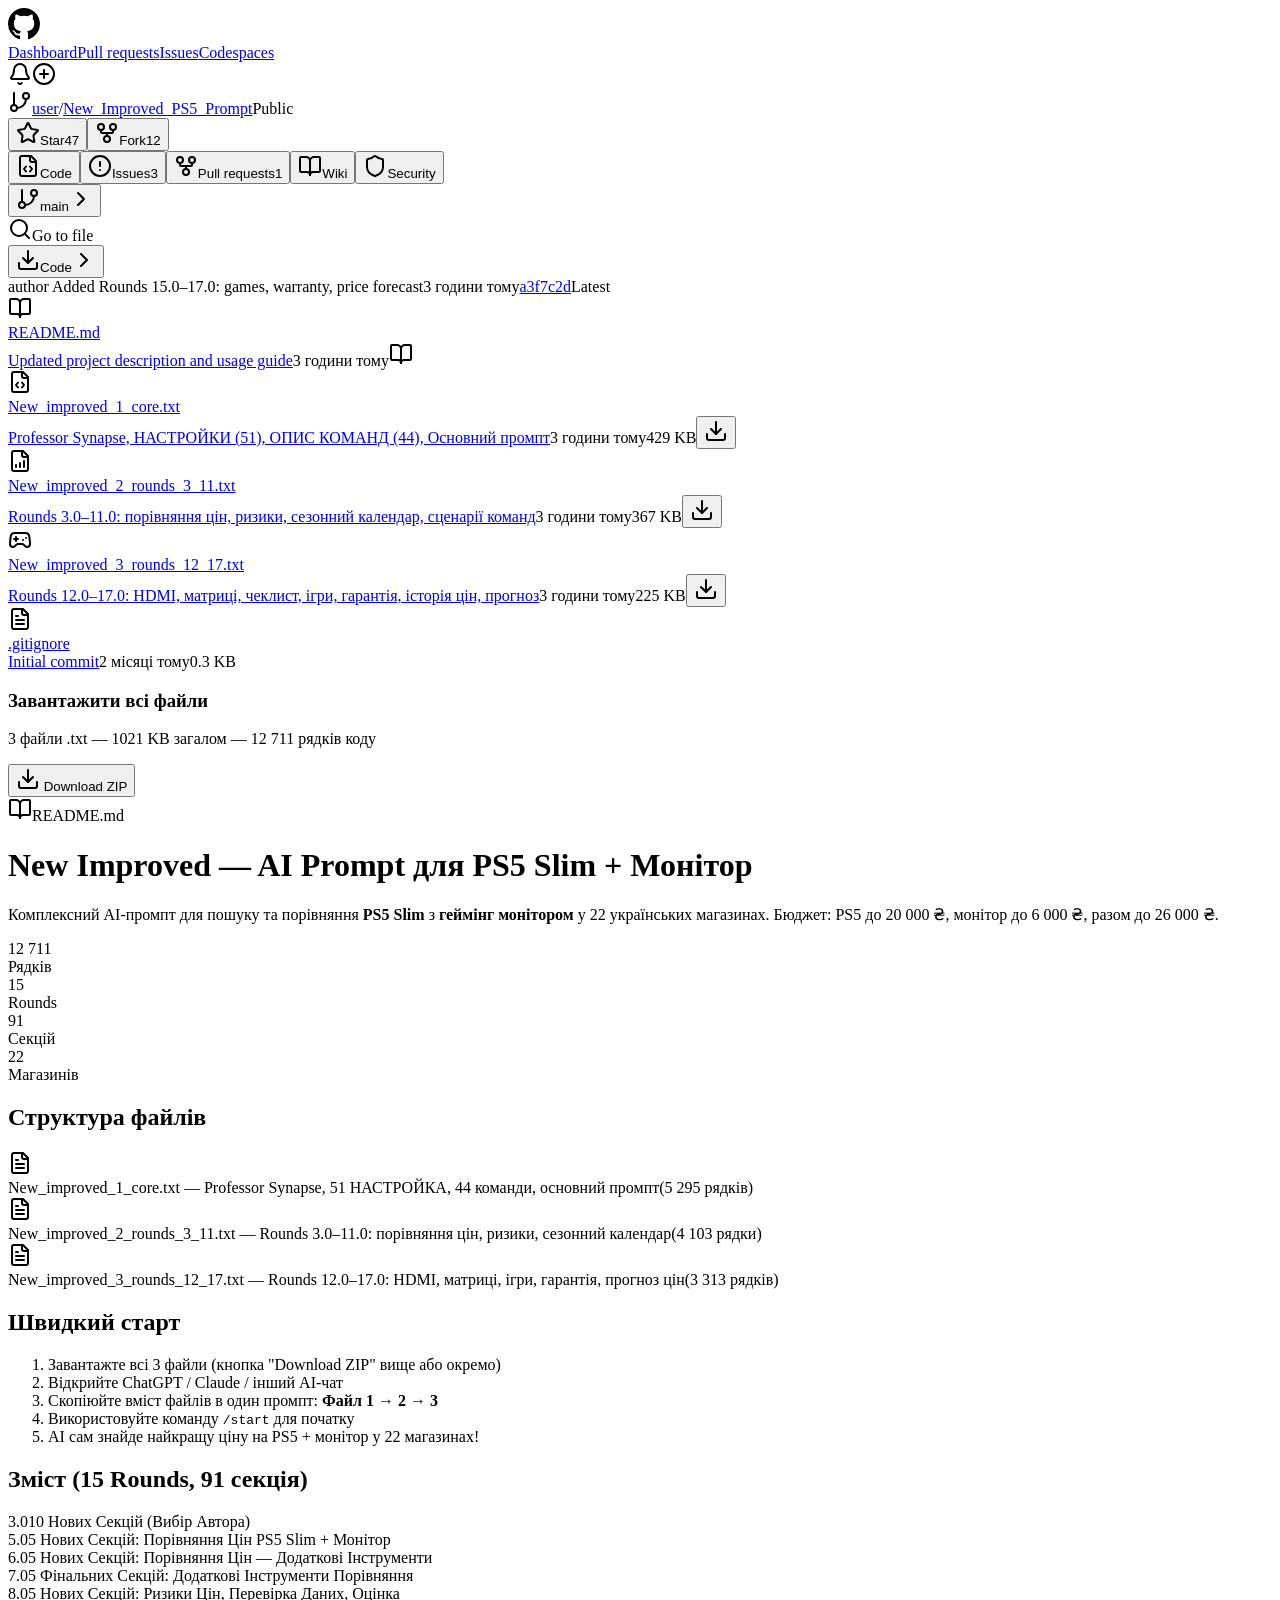
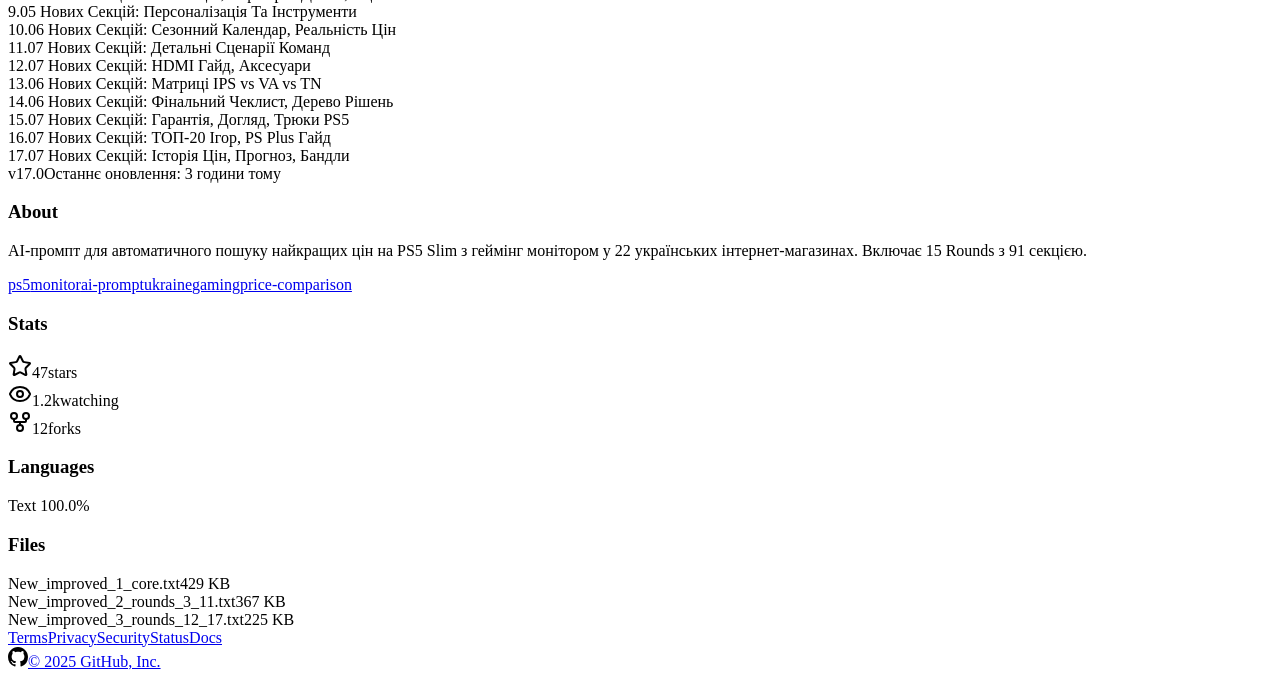
==== commit 67797e44: "Fix: add basePath for GitHub Pages subdirectory deployment - Added basePath: /New_Improved_PS5_Promp" ====
--- a/index.html
+++ b/index.html
@@ -1 +1 @@
-<!DOCTYPE html><!--Mu9HT3eg9Ix4Dn3VbvVOp--><html lang="en"><head><meta charSet="utf-8"/><meta name="viewport" content="width=device-width, initial-scale=1"/><link rel="preload" href="/_next/static/media/797e433ab948586e-s.p.dbea232f.woff2" as="font" crossorigin="" type="font/woff2"/><link rel="preload" href="/_next/static/media/caa3a2e1cccd8315-s.p.853070df.woff2" as="font" crossorigin="" type="font/woff2"/><link rel="stylesheet" href="/_next/static/chunks/2473c16c0c2f6b5f.css" data-precedence="next"/><link rel="stylesheet" href="/_next/static/chunks/8cf847d2f24eaa9a.css" data-precedence="next"/><link rel="preload" as="script" fetchPriority="low" href="/_next/static/chunks/c39637bc9d8cb116.js"/><script src="/_next/static/chunks/771dedee3f5e1621.js" async=""></script><script src="/_next/static/chunks/93cf8d9e202dfd11.js" async=""></script><script src="/_next/static/chunks/turbopack-6b14e2e3b7861dfc.js" async=""></script><script src="/_next/static/chunks/2f236954d6a65e12.js" async=""></script><script src="/_next/static/chunks/66346ad2836c1601.js" async=""></script><script src="/_next/static/chunks/bc558926813e5fc9.js" async=""></script><script src="/_next/static/chunks/44f0cba8bac395d2.js" async=""></script><meta name="next-size-adjust" content=""/><title>New Improved — AI Prompt для PS5 Slim + Монітор</title><meta name="description" content="Завантажте комплексний AI-промпт для пошуку та порівняння PS5 Slim з монітором у 22 українських магазинах. 12 711 рядків, 15 Rounds, 91 секція."/><meta name="author" content="New Improved"/><meta name="keywords" content="PS5,PS5 Slim,монітор,AI промпт,Київ,Україна,порівняння цін,ігри"/><meta property="og:title" content="New Improved — AI Prompt для PS5 Slim + Монітор"/><meta property="og:description" content="Завантажте комплексний AI-промпт (12 711 рядків) для пошуку PS5 у 22 магазинах України."/><meta property="og:site_name" content="New Improved"/><meta property="og:type" content="website"/><meta name="twitter:card" content="summary_large_image"/><meta name="twitter:title" content="New Improved — AI Prompt для PS5"/><meta name="twitter:description" content="AI-промпт для пошуку PS5 Slim + Монітор у 22 магазинах України"/><link rel="icon" href="https://z-cdn.chatglm.cn/z-ai/static/logo.svg"/><script src="/_next/static/chunks/a6dad97d9634a72d.js" noModule=""></script></head><body class="geist_a71539c9-module__T19VSG__variable geist_mono_8d43a2aa-module__8Li5zG__variable antialiased bg-background text-foreground"><div hidden=""><!--$--><!--/$--></div><div class="min-h-screen bg-[#0d1117] text-[#e6edf3]"><header class="bg-[#010409] border-b border-[#30363d] sticky top-0 z-50"><div class="max-w-[1280px] mx-auto px-4 sm:px-6 h-16 flex items-center gap-4"><a href="/" class="text-[#e6edf3] hover:text-[#e6edf3]"><svg height="32" viewBox="0 0 16 16" width="32" class="fill-current"><path d="M8 0c4.42 0 8 3.58 8 8a8.013 8.013 0 0 1-5.45 7.59c-.4.08-.55-.17-.55-.38 0-.27.01-1.13.01-2.2 0-.75-.25-1.23-.54-1.48 1.78-.2 3.65-.88 3.65-3.95 0-.88-.31-1.59-.82-2.15.08-.2.36-1.02-.08-2.12 0 0-.67-.22-2.2.82-.64-.18-1.32-.27-2-.27-.68 0-1.36.09-2 .27-1.53-1.03-2.2-.82-2.2-.82-.44 1.1-.16 1.92-.08 2.12-.51.56-.82 1.28-.82 2.15 0 3.06 1.86 3.75 3.64 3.95-.23.2-.44.55-.51 1.07-.46.21-1.61.55-2.33-.66-.15-.24-.6-.83-1.23-.82-.67.01-.27.38.01.53.34.19.73.9.82 1.13.16.45.68 1.31 2.69.94 0 .67.01 1.3.01 1.49 0 .21-.15.45-.55.38A7.995 7.995 0 0 1 0 8c0-4.42 3.58-8 8-8Z"></path></svg></a><nav class="hidden md:flex items-center gap-1 text-sm"><a href="#" class="px-3 py-2 rounded-md text-[#e6edf3] font-semibold bg-[#161b22]">Dashboard</a><a href="#" class="px-3 py-2 rounded-md text-[#7d8590] hover:text-[#e6edf3] hover:bg-[#161b22]">Pull requests</a><a href="#" class="px-3 py-2 rounded-md text-[#7d8590] hover:text-[#e6edf3] hover:bg-[#161b22]">Issues</a><a href="#" class="px-3 py-2 rounded-md text-[#7d8590] hover:text-[#e6edf3] hover:bg-[#161b22]">Codespaces</a></nav><div class="ml-auto flex items-center gap-3 text-[#7d8590]"><svg xmlns="http://www.w3.org/2000/svg" width="24" height="24" viewBox="0 0 24 24" fill="none" stroke="currentColor" stroke-width="2" stroke-linecap="round" stroke-linejoin="round" class="lucide lucide-bell w-4 h-4 cursor-pointer hover:text-[#e6edf3] transition-colors" aria-hidden="true"><path d="M10.268 21a2 2 0 0 0 3.464 0"></path><path d="M3.262 15.326A1 1 0 0 0 4 17h16a1 1 0 0 0 .74-1.673C19.41 13.956 18 12.499 18 8A6 6 0 0 0 6 8c0 4.499-1.411 5.956-2.738 7.326"></path></svg><svg xmlns="http://www.w3.org/2000/svg" width="24" height="24" viewBox="0 0 24 24" fill="none" stroke="currentColor" stroke-width="2" stroke-linecap="round" stroke-linejoin="round" class="lucide lucide-circle-plus w-4 h-4 cursor-pointer hover:text-[#e6edf3] transition-colors" aria-hidden="true"><circle cx="12" cy="12" r="10"></circle><path d="M8 12h8"></path><path d="M12 8v8"></path></svg><div class="w-7 h-7 rounded-full bg-gradient-to-br from-purple-500 to-cyan-500 cursor-pointer"></div></div></div></header><main class="max-w-[1280px] mx-auto px-4 sm:px-6 py-6"><div class="mb-6"><div class="flex flex-col sm:flex-row sm:items-center gap-3 mb-4"><div class="flex items-center gap-2 flex-wrap min-w-0"><svg xmlns="http://www.w3.org/2000/svg" width="24" height="24" viewBox="0 0 24 24" fill="none" stroke="currentColor" stroke-width="2" stroke-linecap="round" stroke-linejoin="round" class="lucide lucide-git-branch w-4 h-4 text-[#7d8590] shrink-0" aria-hidden="true"><line x1="6" x2="6" y1="3" y2="15"></line><circle cx="18" cy="6" r="3"></circle><circle cx="6" cy="18" r="3"></circle><path d="M18 9a9 9 0 0 1-9 9"></path></svg><a href="#" class="text-xl font-normal text-[#58a6ff] hover:underline truncate">user</a><span class="text-[#7d8590] text-xl">/</span><a href="#" class="text-xl font-bold text-[#58a6ff] hover:underline truncate">New_Improved_PS5_Prompt</a><span data-slot="badge" class="inline-flex items-center justify-center rounded-md px-2 py-0.5 font-medium w-fit whitespace-nowrap shrink-0 [&amp;&gt;svg]:size-3 gap-1 [&amp;&gt;svg]:pointer-events-none focus-visible:border-ring focus-visible:ring-ring/50 focus-visible:ring-[3px] aria-invalid:ring-destructive/20 dark:aria-invalid:ring-destructive/40 aria-invalid:border-destructive transition-[color,box-shadow] overflow-hidden [a&amp;]:hover:bg-primary/90 border border-[#30363d] text-[#7d8590] bg-[#161b22] text-xs cursor-pointer">Public</span></div><div class="flex items-center gap-2 ml-auto shrink-0"><button data-slot="button" class="inline-flex items-center justify-center whitespace-nowrap font-medium transition-all disabled:pointer-events-none disabled:opacity-50 [&amp;_svg]:pointer-events-none [&amp;_svg:not([class*=&#x27;size-&#x27;])]:size-4 shrink-0 [&amp;_svg]:shrink-0 outline-none focus-visible:border-ring focus-visible:ring-ring/50 focus-visible:ring-[3px] aria-invalid:ring-destructive/20 dark:aria-invalid:ring-destructive/40 aria-invalid:border-destructive border shadow-xs dark:bg-input/30 dark:border-input dark:hover:bg-input/50 rounded-md px-3 has-[&gt;svg]:px-2.5 border-[#30363d] bg-[#21262d] text-[#c9d1d9] hover:bg-[#30363d] hover:text-[#e6edf3] text-xs h-8 gap-1.5"><svg xmlns="http://www.w3.org/2000/svg" width="24" height="24" viewBox="0 0 24 24" fill="none" stroke="currentColor" stroke-width="2" stroke-linecap="round" stroke-linejoin="round" class="lucide lucide-star w-3.5 h-3.5" aria-hidden="true"><path d="M11.525 2.295a.53.53 0 0 1 .95 0l2.31 4.679a2.123 2.123 0 0 0 1.595 1.16l5.166.756a.53.53 0 0 1 .294.904l-3.736 3.638a2.123 2.123 0 0 0-.611 1.878l.882 5.14a.53.53 0 0 1-.771.56l-4.618-2.428a2.122 2.122 0 0 0-1.973 0L6.396 21.01a.53.53 0 0 1-.77-.56l.881-5.139a2.122 2.122 0 0 0-.611-1.879L2.16 9.795a.53.53 0 0 1 .294-.906l5.165-.755a2.122 2.122 0 0 0 1.597-1.16z"></path></svg>Star<span class="bg-[#30363d] text-[#c9d1d9] rounded-full px-1.5 text-[10px] font-semibold">47</span></button><button data-slot="button" class="inline-flex items-center justify-center whitespace-nowrap font-medium transition-all disabled:pointer-events-none disabled:opacity-50 [&amp;_svg]:pointer-events-none [&amp;_svg:not([class*=&#x27;size-&#x27;])]:size-4 shrink-0 [&amp;_svg]:shrink-0 outline-none focus-visible:border-ring focus-visible:ring-ring/50 focus-visible:ring-[3px] aria-invalid:ring-destructive/20 dark:aria-invalid:ring-destructive/40 aria-invalid:border-destructive border shadow-xs dark:bg-input/30 dark:border-input dark:hover:bg-input/50 rounded-md px-3 has-[&gt;svg]:px-2.5 border-[#30363d] bg-[#21262d] text-[#c9d1d9] hover:bg-[#30363d] hover:text-[#e6edf3] text-xs h-8 gap-1.5"><svg xmlns="http://www.w3.org/2000/svg" width="24" height="24" viewBox="0 0 24 24" fill="none" stroke="currentColor" stroke-width="2" stroke-linecap="round" stroke-linejoin="round" class="lucide lucide-git-fork w-3.5 h-3.5" aria-hidden="true"><circle cx="12" cy="18" r="3"></circle><circle cx="6" cy="6" r="3"></circle><circle cx="18" cy="6" r="3"></circle><path d="M18 9v2c0 .6-.4 1-1 1H7c-.6 0-1-.4-1-1V9"></path><path d="M12 12v3"></path></svg>Fork<span class="bg-[#30363d] text-[#c9d1d9] rounded-full px-1.5 text-[10px] font-semibold">12</span></button></div></div><div class="flex items-center gap-0 border-b border-[#30363d] overflow-x-auto"><button class="flex items-center gap-1.5 px-4 py-2 text-sm border-b-2 transition-colors whitespace-nowrap border-[#f78166] text-[#e6edf3] font-medium"><svg xmlns="http://www.w3.org/2000/svg" width="24" height="24" viewBox="0 0 24 24" fill="none" stroke="currentColor" stroke-width="2" stroke-linecap="round" stroke-linejoin="round" class="lucide lucide-file-code w-4 h-4" aria-hidden="true"><path d="M10 12.5 8 15l2 2.5"></path><path d="m14 12.5 2 2.5-2 2.5"></path><path d="M14 2v4a2 2 0 0 0 2 2h4"></path><path d="M15 2H6a2 2 0 0 0-2 2v16a2 2 0 0 0 2 2h12a2 2 0 0 0 2-2V7z"></path></svg>Code</button><button class="flex items-center gap-1.5 px-4 py-2 text-sm border-b-2 transition-colors whitespace-nowrap border-transparent text-[#7d8590] hover:text-[#e6edf3] hover:border-[#30363d]"><svg xmlns="http://www.w3.org/2000/svg" width="24" height="24" viewBox="0 0 24 24" fill="none" stroke="currentColor" stroke-width="2" stroke-linecap="round" stroke-linejoin="round" class="lucide lucide-circle-alert w-4 h-4" aria-hidden="true"><circle cx="12" cy="12" r="10"></circle><line x1="12" x2="12" y1="8" y2="12"></line><line x1="12" x2="12.01" y1="16" y2="16"></line></svg>Issues<span class="ml-1 bg-[#1c2128] text-[#7d8590] rounded-full px-2 text-xs font-semibold">3</span></button><button class="flex items-center gap-1.5 px-4 py-2 text-sm border-b-2 transition-colors whitespace-nowrap border-transparent text-[#7d8590] hover:text-[#e6edf3] hover:border-[#30363d]"><svg xmlns="http://www.w3.org/2000/svg" width="24" height="24" viewBox="0 0 24 24" fill="none" stroke="currentColor" stroke-width="2" stroke-linecap="round" stroke-linejoin="round" class="lucide lucide-git-fork w-4 h-4" aria-hidden="true"><circle cx="12" cy="18" r="3"></circle><circle cx="6" cy="6" r="3"></circle><circle cx="18" cy="6" r="3"></circle><path d="M18 9v2c0 .6-.4 1-1 1H7c-.6 0-1-.4-1-1V9"></path><path d="M12 12v3"></path></svg>Pull requests<span class="ml-1 bg-[#1c2128] text-[#7d8590] rounded-full px-2 text-xs font-semibold">1</span></button><button class="flex items-center gap-1.5 px-4 py-2 text-sm border-b-2 transition-colors whitespace-nowrap border-transparent text-[#7d8590] hover:text-[#e6edf3] hover:border-[#30363d]"><svg xmlns="http://www.w3.org/2000/svg" width="24" height="24" viewBox="0 0 24 24" fill="none" stroke="currentColor" stroke-width="2" stroke-linecap="round" stroke-linejoin="round" class="lucide lucide-book-open w-4 h-4" aria-hidden="true"><path d="M12 7v14"></path><path d="M3 18a1 1 0 0 1-1-1V4a1 1 0 0 1 1-1h5a4 4 0 0 1 4 4 4 4 0 0 1 4-4h5a1 1 0 0 1 1 1v13a1 1 0 0 1-1 1h-6a3 3 0 0 0-3 3 3 3 0 0 0-3-3z"></path></svg>Wiki</button><button class="flex items-center gap-1.5 px-4 py-2 text-sm border-b-2 transition-colors whitespace-nowrap border-transparent text-[#7d8590] hover:text-[#e6edf3] hover:border-[#30363d]"><svg xmlns="http://www.w3.org/2000/svg" width="24" height="24" viewBox="0 0 24 24" fill="none" stroke="currentColor" stroke-width="2" stroke-linecap="round" stroke-linejoin="round" class="lucide lucide-shield w-4 h-4" aria-hidden="true"><path d="M20 13c0 5-3.5 7.5-7.66 8.95a1 1 0 0 1-.67-.01C7.5 20.5 4 18 4 13V6a1 1 0 0 1 1-1c2 0 4.5-1.2 6.24-2.72a1.17 1.17 0 0 1 1.52 0C14.51 3.81 17 5 19 5a1 1 0 0 1 1 1z"></path></svg>Security</button></div></div><div class="flex flex-col lg:flex-row gap-6"><div class="flex-1 min-w-0"><div class="flex flex-col sm:flex-row items-stretch sm:items-center gap-2 mb-3"><button class="flex items-center gap-1.5 bg-[#21262d] border border-[#30363d] rounded-md px-3 py-1.5 text-sm text-[#c9d1d9] hover:bg-[#30363d] transition-colors min-w-[150px]"><svg xmlns="http://www.w3.org/2000/svg" width="24" height="24" viewBox="0 0 24 24" fill="none" stroke="currentColor" stroke-width="2" stroke-linecap="round" stroke-linejoin="round" class="lucide lucide-git-branch w-4 h-4" aria-hidden="true"><line x1="6" x2="6" y1="3" y2="15"></line><circle cx="18" cy="6" r="3"></circle><circle cx="6" cy="18" r="3"></circle><path d="M18 9a9 9 0 0 1-9 9"></path></svg><span class="font-medium">main</span><svg xmlns="http://www.w3.org/2000/svg" width="24" height="24" viewBox="0 0 24 24" fill="none" stroke="currentColor" stroke-width="2" stroke-linecap="round" stroke-linejoin="round" class="lucide lucide-chevron-right w-3 h-3 ml-auto text-[#7d8590] rotate-90" aria-hidden="true"><path d="m9 18 6-6-6-6"></path></svg></button><div class="hidden sm:flex items-center bg-[#0d1117] border border-[#30363d] rounded-md px-3 py-1.5 text-sm text-[#7d8590] gap-2 flex-1 max-w-xs"><svg xmlns="http://www.w3.org/2000/svg" width="24" height="24" viewBox="0 0 24 24" fill="none" stroke="currentColor" stroke-width="2" stroke-linecap="round" stroke-linejoin="round" class="lucide lucide-search w-3.5 h-3.5 shrink-0" aria-hidden="true"><path d="m21 21-4.34-4.34"></path><circle cx="11" cy="11" r="8"></circle></svg><span>Go to file</span></div><div class="ml-auto flex items-center gap-2"><button data-slot="button" class="inline-flex items-center justify-center whitespace-nowrap transition-all disabled:pointer-events-none disabled:opacity-50 [&amp;_svg]:pointer-events-none [&amp;_svg:not([class*=&#x27;size-&#x27;])]:size-4 shrink-0 [&amp;_svg]:shrink-0 outline-none focus-visible:border-ring focus-visible:ring-ring/50 focus-visible:ring-[3px] aria-invalid:ring-destructive/20 dark:aria-invalid:ring-destructive/40 aria-invalid:border-destructive border shadow-xs hover:text-accent-foreground dark:bg-input/30 dark:border-input dark:hover:bg-input/50 rounded-md px-3 has-[&gt;svg]:px-2.5 border-[#30363d] bg-[#238636] hover:bg-[#2ea043] text-white text-xs h-[30px] gap-1.5 font-semibold"><svg xmlns="http://www.w3.org/2000/svg" width="24" height="24" viewBox="0 0 24 24" fill="none" stroke="currentColor" stroke-width="2" stroke-linecap="round" stroke-linejoin="round" class="lucide lucide-download w-3.5 h-3.5" aria-hidden="true"><path d="M12 15V3"></path><path d="M21 15v4a2 2 0 0 1-2 2H5a2 2 0 0 1-2-2v-4"></path><path d="m7 10 5 5 5-5"></path></svg>Code<svg xmlns="http://www.w3.org/2000/svg" width="24" height="24" viewBox="0 0 24 24" fill="none" stroke="currentColor" stroke-width="2" stroke-linecap="round" stroke-linejoin="round" class="lucide lucide-chevron-right w-3 h-3 rotate-90" aria-hidden="true"><path d="m9 18 6-6-6-6"></path></svg></button></div></div><div class="flex items-center gap-3 bg-[#161b22] border border-[#30363d] rounded-t-md px-4 py-2.5"><div class="w-6 h-6 rounded-full bg-gradient-to-br from-emerald-400 to-teal-500 shrink-0"></div><span class="text-sm text-[#c9d1d9] truncate"><span class="font-semibold text-[#e6edf3]">author</span> <span class="text-[#7d8590]">Added Rounds 15.0–17.0: games, warranty, price forecast</span></span><span class="text-xs text-[#7d8590] whitespace-nowrap ml-auto hidden sm:inline">3 години тому</span><a href="#" class="text-xs text-[#58a6ff] hover:underline whitespace-nowrap hidden md:inline"><span class="font-mono bg-[#1c2128] rounded-md px-2 py-0.5 text-[11px] border border-[#30363d]">a3f7c2d</span></a><span data-slot="badge" class="items-center justify-center rounded-md px-2 py-0.5 font-medium w-fit whitespace-nowrap shrink-0 [&amp;&gt;svg]:size-3 gap-1 [&amp;&gt;svg]:pointer-events-none focus-visible:border-ring focus-visible:ring-ring/50 focus-visible:ring-[3px] aria-invalid:ring-destructive/20 dark:aria-invalid:ring-destructive/40 aria-invalid:border-destructive transition-[color,box-shadow] overflow-hidden [a&amp;]:hover:bg-primary/90 bg-[#1c2128] text-[#7d8590] border border-[#30363d] text-[11px] hidden lg:inline-flex">Latest</span></div><div class="border border-t-0 border-[#30363d] rounded-b-md overflow-hidden"><div class="flex items-center gap-3 px-4 py-2.5 border-t border-[#30363d] hover:bg-[#161b22] transition-colors group"><div class="shrink-0 w-5"><svg xmlns="http://www.w3.org/2000/svg" width="24" height="24" viewBox="0 0 24 24" fill="none" stroke="currentColor" stroke-width="2" stroke-linecap="round" stroke-linejoin="round" class="lucide lucide-book-open w-4 h-4 text-[#7d8590]" aria-hidden="true"><path d="M12 7v14"></path><path d="M3 18a1 1 0 0 1-1-1V4a1 1 0 0 1 1-1h5a4 4 0 0 1 4 4 4 4 0 0 1 4-4h5a1 1 0 0 1 1 1v13a1 1 0 0 1-1 1h-6a3 3 0 0 0-3 3 3 3 0 0 0-3-3z"></path></svg></div><div class="flex-1 min-w-0 text-sm"><a href="#" class="text-[#58a6ff] hover:underline truncate block">README.md</a></div><a href="#" class="hidden md:block text-sm text-[#c9d1d9] hover:text-[#58a6ff] hover:underline truncate max-w-[350px] flex-1 transition-colors">Updated project description and usage guide</a><span class="text-xs text-[#7d8590] whitespace-nowrap hidden sm:inline">3 години тому</span><svg xmlns="http://www.w3.org/2000/svg" width="24" height="24" viewBox="0 0 24 24" fill="none" stroke="currentColor" stroke-width="2" stroke-linecap="round" stroke-linejoin="round" class="lucide lucide-book-open w-4 h-4 text-[#7d8590] shrink-0" aria-hidden="true"><path d="M12 7v14"></path><path d="M3 18a1 1 0 0 1-1-1V4a1 1 0 0 1 1-1h5a4 4 0 0 1 4 4 4 4 0 0 1 4-4h5a1 1 0 0 1 1 1v13a1 1 0 0 1-1 1h-6a3 3 0 0 0-3 3 3 3 0 0 0-3-3z"></path></svg></div><div class="flex items-center gap-3 px-4 py-2.5 border-t border-[#30363d] hover:bg-[#161b22] transition-colors group"><div class="shrink-0 w-5"><svg xmlns="http://www.w3.org/2000/svg" width="24" height="24" viewBox="0 0 24 24" fill="none" stroke="currentColor" stroke-width="2" stroke-linecap="round" stroke-linejoin="round" class="lucide lucide-file-code w-4 h-4 text-blue-400" aria-hidden="true"><path d="M10 12.5 8 15l2 2.5"></path><path d="m14 12.5 2 2.5-2 2.5"></path><path d="M14 2v4a2 2 0 0 0 2 2h4"></path><path d="M15 2H6a2 2 0 0 0-2 2v16a2 2 0 0 0 2 2h12a2 2 0 0 0 2-2V7z"></path></svg></div><div class="flex-1 min-w-0 text-sm"><a href="#" class="text-[#58a6ff] hover:underline truncate block">New_improved_1_core.txt</a></div><a href="#" class="hidden md:block text-sm text-[#c9d1d9] hover:text-[#58a6ff] hover:underline truncate max-w-[350px] flex-1 transition-colors">Professor Synapse, НАСТРОЙКИ (51), ОПИС КОМАНД (44), Основний промпт</a><span class="text-xs text-[#7d8590] whitespace-nowrap hidden sm:inline">3 години тому</span><span class="text-xs text-[#7d8590] whitespace-nowrap tabular-nums">429 KB</span><button class="opacity-0 group-hover:opacity-100 transition-opacity shrink-0 text-[#7d8590] hover:text-[#58a6ff]" title="Завантажити файл"><svg xmlns="http://www.w3.org/2000/svg" width="24" height="24" viewBox="0 0 24 24" fill="none" stroke="currentColor" stroke-width="2" stroke-linecap="round" stroke-linejoin="round" class="lucide lucide-download w-4 h-4" aria-hidden="true"><path d="M12 15V3"></path><path d="M21 15v4a2 2 0 0 1-2 2H5a2 2 0 0 1-2-2v-4"></path><path d="m7 10 5 5 5-5"></path></svg></button></div><div class="flex items-center gap-3 px-4 py-2.5 border-t border-[#30363d] hover:bg-[#161b22] transition-colors group"><div class="shrink-0 w-5"><svg xmlns="http://www.w3.org/2000/svg" width="24" height="24" viewBox="0 0 24 24" fill="none" stroke="currentColor" stroke-width="2" stroke-linecap="round" stroke-linejoin="round" class="lucide lucide-file-chart-column-increasing w-4 h-4 text-blue-400" aria-hidden="true"><path d="M15 2H6a2 2 0 0 0-2 2v16a2 2 0 0 0 2 2h12a2 2 0 0 0 2-2V7Z"></path><path d="M14 2v4a2 2 0 0 0 2 2h4"></path><path d="M8 18v-2"></path><path d="M12 18v-4"></path><path d="M16 18v-6"></path></svg></div><div class="flex-1 min-w-0 text-sm"><a href="#" class="text-[#58a6ff] hover:underline truncate block">New_improved_2_rounds_3_11.txt</a></div><a href="#" class="hidden md:block text-sm text-[#c9d1d9] hover:text-[#58a6ff] hover:underline truncate max-w-[350px] flex-1 transition-colors">Rounds 3.0–11.0: порівняння цін, ризики, сезонний календар, сценарії команд</a><span class="text-xs text-[#7d8590] whitespace-nowrap hidden sm:inline">3 години тому</span><span class="text-xs text-[#7d8590] whitespace-nowrap tabular-nums">367 KB</span><button class="opacity-0 group-hover:opacity-100 transition-opacity shrink-0 text-[#7d8590] hover:text-[#58a6ff]" title="Завантажити файл"><svg xmlns="http://www.w3.org/2000/svg" width="24" height="24" viewBox="0 0 24 24" fill="none" stroke="currentColor" stroke-width="2" stroke-linecap="round" stroke-linejoin="round" class="lucide lucide-download w-4 h-4" aria-hidden="true"><path d="M12 15V3"></path><path d="M21 15v4a2 2 0 0 1-2 2H5a2 2 0 0 1-2-2v-4"></path><path d="m7 10 5 5 5-5"></path></svg></button></div><div class="flex items-center gap-3 px-4 py-2.5 border-t border-[#30363d] hover:bg-[#161b22] transition-colors group"><div class="shrink-0 w-5"><svg xmlns="http://www.w3.org/2000/svg" width="24" height="24" viewBox="0 0 24 24" fill="none" stroke="currentColor" stroke-width="2" stroke-linecap="round" stroke-linejoin="round" class="lucide lucide-gamepad2 lucide-gamepad-2 w-4 h-4 text-blue-400" aria-hidden="true"><line x1="6" x2="10" y1="11" y2="11"></line><line x1="8" x2="8" y1="9" y2="13"></line><line x1="15" x2="15.01" y1="12" y2="12"></line><line x1="18" x2="18.01" y1="10" y2="10"></line><path d="M17.32 5H6.68a4 4 0 0 0-3.978 3.59c-.006.052-.01.101-.017.152C2.604 9.416 2 14.456 2 16a3 3 0 0 0 3 3c1 0 1.5-.5 2-1l1.414-1.414A2 2 0 0 1 9.828 16h4.344a2 2 0 0 1 1.414.586L17 18c.5.5 1 1 2 1a3 3 0 0 0 3-3c0-1.545-.604-6.584-.685-7.258-.007-.05-.011-.1-.017-.151A4 4 0 0 0 17.32 5z"></path></svg></div><div class="flex-1 min-w-0 text-sm"><a href="#" class="text-[#58a6ff] hover:underline truncate block">New_improved_3_rounds_12_17.txt</a></div><a href="#" class="hidden md:block text-sm text-[#c9d1d9] hover:text-[#58a6ff] hover:underline truncate max-w-[350px] flex-1 transition-colors">Rounds 12.0–17.0: HDMI, матриці, чеклист, ігри, гарантія, історія цін, прогноз</a><span class="text-xs text-[#7d8590] whitespace-nowrap hidden sm:inline">3 години тому</span><span class="text-xs text-[#7d8590] whitespace-nowrap tabular-nums">225 KB</span><button class="opacity-0 group-hover:opacity-100 transition-opacity shrink-0 text-[#7d8590] hover:text-[#58a6ff]" title="Завантажити файл"><svg xmlns="http://www.w3.org/2000/svg" width="24" height="24" viewBox="0 0 24 24" fill="none" stroke="currentColor" stroke-width="2" stroke-linecap="round" stroke-linejoin="round" class="lucide lucide-download w-4 h-4" aria-hidden="true"><path d="M12 15V3"></path><path d="M21 15v4a2 2 0 0 1-2 2H5a2 2 0 0 1-2-2v-4"></path><path d="m7 10 5 5 5-5"></path></svg></button></div><div class="flex items-center gap-3 px-4 py-2.5 border-t border-[#30363d] hover:bg-[#161b22] transition-colors group"><div class="shrink-0 w-5"><svg xmlns="http://www.w3.org/2000/svg" width="24" height="24" viewBox="0 0 24 24" fill="none" stroke="currentColor" stroke-width="2" stroke-linecap="round" stroke-linejoin="round" class="lucide lucide-file-text w-4 h-4 text-[#7d8590]" aria-hidden="true"><path d="M15 2H6a2 2 0 0 0-2 2v16a2 2 0 0 0 2 2h12a2 2 0 0 0 2-2V7Z"></path><path d="M14 2v4a2 2 0 0 0 2 2h4"></path><path d="M10 9H8"></path><path d="M16 13H8"></path><path d="M16 17H8"></path></svg></div><div class="flex-1 min-w-0 text-sm"><a href="#" class="text-[#58a6ff] hover:underline truncate block">.gitignore</a></div><a href="#" class="hidden md:block text-sm text-[#c9d1d9] hover:text-[#58a6ff] hover:underline truncate max-w-[350px] flex-1 transition-colors">Initial commit</a><span class="text-xs text-[#7d8590] whitespace-nowrap hidden sm:inline">2 місяці тому</span><span class="text-xs text-[#7d8590] whitespace-nowrap tabular-nums">0.3 KB</span></div></div><div class="mt-4 flex flex-col sm:flex-row items-start sm:items-center gap-3 p-4 rounded-md border border-[#30363d] bg-[#161b22]"><div class="flex-1"><h3 class="text-sm font-semibold text-[#e6edf3] mb-0.5">Завантажити всі файли</h3><p class="text-xs text-[#7d8590]">3 файли .txt — <!-- -->1021<!-- --> KB загалом — 12 711 рядків коду</p></div><button data-slot="button" class="inline-flex items-center justify-center whitespace-nowrap rounded-md transition-all disabled:pointer-events-none disabled:opacity-50 [&amp;_svg]:pointer-events-none [&amp;_svg:not([class*=&#x27;size-&#x27;])]:size-4 shrink-0 [&amp;_svg]:shrink-0 outline-none focus-visible:border-ring focus-visible:ring-ring/50 focus-visible:ring-[3px] aria-invalid:ring-destructive/20 dark:aria-invalid:ring-destructive/40 aria-invalid:border-destructive shadow-xs px-4 py-2 has-[&gt;svg]:px-3 bg-[#238636] hover:bg-[#2ea043] text-white border-0 font-semibold text-sm h-9 gap-2"><svg xmlns="http://www.w3.org/2000/svg" width="24" height="24" viewBox="0 0 24 24" fill="none" stroke="currentColor" stroke-width="2" stroke-linecap="round" stroke-linejoin="round" class="lucide lucide-download w-4 h-4" aria-hidden="true"><path d="M12 15V3"></path><path d="M21 15v4a2 2 0 0 1-2 2H5a2 2 0 0 1-2-2v-4"></path><path d="m7 10 5 5 5-5"></path></svg> Download ZIP</button></div><div class="mt-6 border border-[#30363d] rounded-md overflow-hidden"><div class="flex items-center gap-2 bg-[#161b22] border-b border-[#30363d] px-4 py-2.5"><svg xmlns="http://www.w3.org/2000/svg" width="24" height="24" viewBox="0 0 24 24" fill="none" stroke="currentColor" stroke-width="2" stroke-linecap="round" stroke-linejoin="round" class="lucide lucide-book-open w-4 h-4 text-[#7d8590]" aria-hidden="true"><path d="M12 7v14"></path><path d="M3 18a1 1 0 0 1-1-1V4a1 1 0 0 1 1-1h5a4 4 0 0 1 4 4 4 4 0 0 1 4-4h5a1 1 0 0 1 1 1v13a1 1 0 0 1-1 1h-6a3 3 0 0 0-3 3 3 3 0 0 0-3-3z"></path></svg><span class="text-sm font-semibold text-[#e6edf3]">README.md</span></div><div class="bg-[#0d1117] px-6 sm:px-8 py-6"><h1 class="text-2xl font-semibold text-[#e6edf3] mb-4 pb-3 border-b border-[#30363d]">New Improved — AI Prompt для PS5 Slim + Монітор</h1><p class="text-[#c9d1d9] text-sm leading-relaxed mb-4">Комплексний AI-промпт для пошуку та порівняння <strong class="text-[#e6edf3]">PS5 Slim</strong> з<!-- --> <strong class="text-[#e6edf3]">геймінг монітором</strong> у 22 українських магазинах. Бюджет: PS5 до 20 000 ₴, монітор до 6 000 ₴, разом до 26 000 ₴.</p><div class="grid grid-cols-2 sm:grid-cols-4 gap-3 mb-6"><div class="bg-[#161b22] border border-[#30363d] rounded-md p-3 text-center"><div class="text-lg font-bold text-[#58a6ff]">12 711</div><div class="text-[11px] text-[#7d8590] uppercase tracking-wider">Рядків</div></div><div class="bg-[#161b22] border border-[#30363d] rounded-md p-3 text-center"><div class="text-lg font-bold text-[#58a6ff]">15</div><div class="text-[11px] text-[#7d8590] uppercase tracking-wider">Rounds</div></div><div class="bg-[#161b22] border border-[#30363d] rounded-md p-3 text-center"><div class="text-lg font-bold text-[#58a6ff]">91</div><div class="text-[11px] text-[#7d8590] uppercase tracking-wider">Секцій</div></div><div class="bg-[#161b22] border border-[#30363d] rounded-md p-3 text-center"><div class="text-lg font-bold text-[#58a6ff]">22</div><div class="text-[11px] text-[#7d8590] uppercase tracking-wider">Магазинів</div></div></div><h2 class="text-lg font-semibold text-[#e6edf3] mb-3 pb-2 border-b border-[#30363d]">Структура файлів</h2><div class="space-y-2 mb-6"><div class="flex items-start gap-2.5 text-sm"><svg xmlns="http://www.w3.org/2000/svg" width="24" height="24" viewBox="0 0 24 24" fill="none" stroke="currentColor" stroke-width="2" stroke-linecap="round" stroke-linejoin="round" class="lucide lucide-file-text w-4 h-4 text-[#7d8590] mt-0.5 shrink-0" aria-hidden="true"><path d="M15 2H6a2 2 0 0 0-2 2v16a2 2 0 0 0 2 2h12a2 2 0 0 0 2-2V7Z"></path><path d="M14 2v4a2 2 0 0 0 2 2h4"></path><path d="M10 9H8"></path><path d="M16 13H8"></path><path d="M16 17H8"></path></svg><div><span class="text-[#58a6ff] hover:underline cursor-pointer font-medium">New_improved_1_core.txt</span><span class="text-[#7d8590]"> — <!-- -->Professor Synapse, 51 НАСТРОЙКА, 44 команди, основний промпт</span><span class="text-[#484f58] ml-1">(<!-- -->5 295 рядків<!-- -->)</span></div></div><div class="flex items-start gap-2.5 text-sm"><svg xmlns="http://www.w3.org/2000/svg" width="24" height="24" viewBox="0 0 24 24" fill="none" stroke="currentColor" stroke-width="2" stroke-linecap="round" stroke-linejoin="round" class="lucide lucide-file-text w-4 h-4 text-[#7d8590] mt-0.5 shrink-0" aria-hidden="true"><path d="M15 2H6a2 2 0 0 0-2 2v16a2 2 0 0 0 2 2h12a2 2 0 0 0 2-2V7Z"></path><path d="M14 2v4a2 2 0 0 0 2 2h4"></path><path d="M10 9H8"></path><path d="M16 13H8"></path><path d="M16 17H8"></path></svg><div><span class="text-[#58a6ff] hover:underline cursor-pointer font-medium">New_improved_2_rounds_3_11.txt</span><span class="text-[#7d8590]"> — <!-- -->Rounds 3.0–11.0: порівняння цін, ризики, сезонний календар</span><span class="text-[#484f58] ml-1">(<!-- -->4 103 рядки<!-- -->)</span></div></div><div class="flex items-start gap-2.5 text-sm"><svg xmlns="http://www.w3.org/2000/svg" width="24" height="24" viewBox="0 0 24 24" fill="none" stroke="currentColor" stroke-width="2" stroke-linecap="round" stroke-linejoin="round" class="lucide lucide-file-text w-4 h-4 text-[#7d8590] mt-0.5 shrink-0" aria-hidden="true"><path d="M15 2H6a2 2 0 0 0-2 2v16a2 2 0 0 0 2 2h12a2 2 0 0 0 2-2V7Z"></path><path d="M14 2v4a2 2 0 0 0 2 2h4"></path><path d="M10 9H8"></path><path d="M16 13H8"></path><path d="M16 17H8"></path></svg><div><span class="text-[#58a6ff] hover:underline cursor-pointer font-medium">New_improved_3_rounds_12_17.txt</span><span class="text-[#7d8590]"> — <!-- -->Rounds 12.0–17.0: HDMI, матриці, ігри, гарантія, прогноз цін</span><span class="text-[#484f58] ml-1">(<!-- -->3 313 рядків<!-- -->)</span></div></div></div><h2 class="text-lg font-semibold text-[#e6edf3] mb-3 pb-2 border-b border-[#30363d]">Швидкий старт</h2><ol class="space-y-2 text-sm text-[#c9d1d9] list-decimal list-inside mb-4"><li>Завантажте всі 3 файли (кнопка &quot;Download ZIP&quot; вище або окремо)</li><li>Відкрийте ChatGPT / Claude / інший AI-чат</li><li>Скопіюйте вміст файлів в один промпт: <strong class="text-[#e6edf3]">Файл 1 → 2 → 3</strong></li><li>Використовуйте команду <code class="bg-[#161b22] border border-[#30363d] rounded px-1.5 py-0.5 text-[#79c0ff] text-xs">/start</code> для початку</li><li>AI сам знайде найкращу ціну на PS5 + монітор у 22 магазинах!</li></ol><h2 class="text-lg font-semibold text-[#e6edf3] mb-3 pb-2 border-b border-[#30363d]">Зміст (15 Rounds, 91 секція)</h2><div class="space-y-1 text-xs text-[#8b949e] font-mono mb-6"><div class="flex items-center gap-2 py-0.5 hover:text-[#c9d1d9] transition-colors"><span class="text-[#3fb950] font-semibold w-12 shrink-0">3.0</span><span class="truncate">10 Нових Секцій (Вибір Автора)</span></div><div class="flex items-center gap-2 py-0.5 hover:text-[#c9d1d9] transition-colors"><span class="text-[#3fb950] font-semibold w-12 shrink-0">5.0</span><span class="truncate">5 Нових Секцій: Порівняння Цін PS5 Slim + Монітор</span></div><div class="flex items-center gap-2 py-0.5 hover:text-[#c9d1d9] transition-colors"><span class="text-[#3fb950] font-semibold w-12 shrink-0">6.0</span><span class="truncate">5 Нових Секцій: Порівняння Цін — Додаткові Інструменти</span></div><div class="flex items-center gap-2 py-0.5 hover:text-[#c9d1d9] transition-colors"><span class="text-[#3fb950] font-semibold w-12 shrink-0">7.0</span><span class="truncate">5 Фінальних Секцій: Додаткові Інструменти Порівняння</span></div><div class="flex items-center gap-2 py-0.5 hover:text-[#c9d1d9] transition-colors"><span class="text-[#3fb950] font-semibold w-12 shrink-0">8.0</span><span class="truncate">5 Нових Секцій: Ризики Цін, Перевірка Даних, Оцінка</span></div><div class="flex items-center gap-2 py-0.5 hover:text-[#c9d1d9] transition-colors"><span class="text-[#3fb950] font-semibold w-12 shrink-0">9.0</span><span class="truncate">5 Нових Секцій: Персоналізація Та Інструменти</span></div><div class="flex items-center gap-2 py-0.5 hover:text-[#c9d1d9] transition-colors"><span class="text-[#3fb950] font-semibold w-12 shrink-0">10.0</span><span class="truncate">6 Нових Секцій: Сезонний Календар, Реальність Цін</span></div><div class="flex items-center gap-2 py-0.5 hover:text-[#c9d1d9] transition-colors"><span class="text-[#3fb950] font-semibold w-12 shrink-0">11.0</span><span class="truncate">7 Нових Секцій: Детальні Сценарії Команд</span></div><div class="flex items-center gap-2 py-0.5 hover:text-[#c9d1d9] transition-colors"><span class="text-[#3fb950] font-semibold w-12 shrink-0">12.0</span><span class="truncate">7 Нових Секцій: HDMI Гайд, Аксесуари</span></div><div class="flex items-center gap-2 py-0.5 hover:text-[#c9d1d9] transition-colors"><span class="text-[#3fb950] font-semibold w-12 shrink-0">13.0</span><span class="truncate">6 Нових Секцій: Матриці IPS vs VA vs TN</span></div><div class="flex items-center gap-2 py-0.5 hover:text-[#c9d1d9] transition-colors"><span class="text-[#3fb950] font-semibold w-12 shrink-0">14.0</span><span class="truncate">6 Нових Секцій: Фінальний Чеклист, Дерево Рішень</span></div><div class="flex items-center gap-2 py-0.5 hover:text-[#c9d1d9] transition-colors"><span class="text-[#3fb950] font-semibold w-12 shrink-0">15.0</span><span class="truncate">7 Нових Секцій: Гарантія, Догляд, Трюки PS5</span></div><div class="flex items-center gap-2 py-0.5 hover:text-[#c9d1d9] transition-colors"><span class="text-[#3fb950] font-semibold w-12 shrink-0">16.0</span><span class="truncate">7 Нових Секцій: ТОП-20 Ігор, PS Plus Гайд</span></div><div class="flex items-center gap-2 py-0.5 hover:text-[#c9d1d9] transition-colors"><span class="text-[#3fb950] font-semibold w-12 shrink-0">17.0</span><span class="truncate">7 Нових Секцій: Історія Цін, Прогноз, Бандли</span></div></div><div class="flex items-center gap-2 pt-3 border-t border-[#30363d]"><span data-slot="badge" class="inline-flex items-center justify-center rounded-md px-2 py-0.5 w-fit whitespace-nowrap shrink-0 [&amp;&gt;svg]:size-3 gap-1 [&amp;&gt;svg]:pointer-events-none focus-visible:border-ring focus-visible:ring-ring/50 focus-visible:ring-[3px] aria-invalid:ring-destructive/20 dark:aria-invalid:ring-destructive/40 aria-invalid:border-destructive transition-[color,box-shadow] overflow-hidden border-transparent [a&amp;]:hover:bg-primary/90 bg-[#238636] text-white border-0 text-xs font-semibold">v17.0</span><span class="text-xs text-[#7d8590]">Останнє оновлення: 3 години тому</span></div></div></div></div><aside class="w-full lg:w-[296px] shrink-0 space-y-4"><div class="text-sm"><h3 class="font-semibold text-[#e6edf3] mb-2">About</h3><p class="text-[#c9d1d9] leading-relaxed mb-3">AI-промпт для автоматичного пошуку найкращих цін на PS5 Slim з геймінг монітором у 22 українських інтернет-магазинах. Включає 15 Rounds з 91 секцією.</p><div class="flex flex-wrap gap-1.5"><a href="#" class="text-xs text-[#58a6ff] bg-[#1f2937] hover:bg-[#1c2128] border border-[#30363d] rounded-full px-3 py-0.5 transition-colors">ps5</a><a href="#" class="text-xs text-[#58a6ff] bg-[#1f2937] hover:bg-[#1c2128] border border-[#30363d] rounded-full px-3 py-0.5 transition-colors">monitor</a><a href="#" class="text-xs text-[#58a6ff] bg-[#1f2937] hover:bg-[#1c2128] border border-[#30363d] rounded-full px-3 py-0.5 transition-colors">ai-prompt</a><a href="#" class="text-xs text-[#58a6ff] bg-[#1f2937] hover:bg-[#1c2128] border border-[#30363d] rounded-full px-3 py-0.5 transition-colors">ukraine</a><a href="#" class="text-xs text-[#58a6ff] bg-[#1f2937] hover:bg-[#1c2128] border border-[#30363d] rounded-full px-3 py-0.5 transition-colors">gaming</a><a href="#" class="text-xs text-[#58a6ff] bg-[#1f2937] hover:bg-[#1c2128] border border-[#30363d] rounded-full px-3 py-0.5 transition-colors">price-comparison</a></div></div><div class="border-t border-[#30363d]"></div><div class="space-y-3"><h3 class="font-semibold text-[#e6edf3] text-sm">Stats</h3><div class="grid grid-cols-2 gap-2"><div class="flex items-center gap-2 text-[#7d8590]"><svg xmlns="http://www.w3.org/2000/svg" width="24" height="24" viewBox="0 0 24 24" fill="none" stroke="currentColor" stroke-width="2" stroke-linecap="round" stroke-linejoin="round" class="lucide lucide-star w-3.5 h-3.5" aria-hidden="true"><path d="M11.525 2.295a.53.53 0 0 1 .95 0l2.31 4.679a2.123 2.123 0 0 0 1.595 1.16l5.166.756a.53.53 0 0 1 .294.904l-3.736 3.638a2.123 2.123 0 0 0-.611 1.878l.882 5.14a.53.53 0 0 1-.771.56l-4.618-2.428a2.122 2.122 0 0 0-1.973 0L6.396 21.01a.53.53 0 0 1-.77-.56l.881-5.139a2.122 2.122 0 0 0-.611-1.879L2.16 9.795a.53.53 0 0 1 .294-.906l5.165-.755a2.122 2.122 0 0 0 1.597-1.16z"></path></svg><span class="font-semibold text-[#e6edf3] tabular-nums">47</span><span class="text-xs">stars</span></div><div class="flex items-center gap-2 text-[#7d8590]"><svg xmlns="http://www.w3.org/2000/svg" width="24" height="24" viewBox="0 0 24 24" fill="none" stroke="currentColor" stroke-width="2" stroke-linecap="round" stroke-linejoin="round" class="lucide lucide-eye w-3.5 h-3.5" aria-hidden="true"><path d="M2.062 12.348a1 1 0 0 1 0-.696 10.75 10.75 0 0 1 19.876 0 1 1 0 0 1 0 .696 10.75 10.75 0 0 1-19.876 0"></path><circle cx="12" cy="12" r="3"></circle></svg><span class="font-semibold text-[#e6edf3] tabular-nums">1.2k</span><span class="text-xs">watching</span></div><div class="flex items-center gap-2 text-[#7d8590]"><svg xmlns="http://www.w3.org/2000/svg" width="24" height="24" viewBox="0 0 24 24" fill="none" stroke="currentColor" stroke-width="2" stroke-linecap="round" stroke-linejoin="round" class="lucide lucide-git-fork w-3.5 h-3.5" aria-hidden="true"><circle cx="12" cy="18" r="3"></circle><circle cx="6" cy="6" r="3"></circle><circle cx="18" cy="6" r="3"></circle><path d="M18 9v2c0 .6-.4 1-1 1H7c-.6 0-1-.4-1-1V9"></path><path d="M12 12v3"></path></svg><span class="font-semibold text-[#e6edf3] tabular-nums">12</span><span class="text-xs">forks</span></div></div></div><div class="border-t border-[#30363d]"></div><div><h3 class="font-semibold text-[#e6edf3] text-sm mb-2">Languages</h3><div class="flex items-center gap-1 mb-2 h-2 rounded-full overflow-hidden bg-[#161b22]"><div class="bg-blue-500 h-full" style="width:100%"></div></div><div class="flex items-center gap-3 text-xs text-[#7d8590]"><span class="flex items-center gap-1.5"><span class="w-3 h-3 rounded-full bg-blue-500 inline-block"></span>Text 100.0%</span></div></div><div class="border-t border-[#30363d]"></div><div><h3 class="font-semibold text-[#e6edf3] text-sm mb-3">Files</h3><div class="space-y-2 text-xs"><div class="flex items-center justify-between text-[#7d8590]"><span class="truncate max-w-[180px]">New_improved_1_core.txt</span><span class="tabular-nums">429 KB</span></div><div class="flex items-center justify-between text-[#7d8590]"><span class="truncate max-w-[180px]">New_improved_2_rounds_3_11.txt</span><span class="tabular-nums">367 KB</span></div><div class="flex items-center justify-between text-[#7d8590]"><span class="truncate max-w-[180px]">New_improved_3_rounds_12_17.txt</span><span class="tabular-nums">225 KB</span></div></div></div></aside></div></main><footer class="border-t border-[#30363d] mt-12"><div class="max-w-[1280px] mx-auto px-4 sm:px-6 py-10"><div class="flex flex-col sm:flex-row items-center justify-between gap-4 text-xs text-[#7d8590]"><div class="flex items-center gap-2 flex-wrap justify-center"><a href="#" class="hover:text-[#58a6ff] hover:underline">Terms</a><a href="#" class="hover:text-[#58a6ff] hover:underline">Privacy</a><a href="#" class="hover:text-[#58a6ff] hover:underline">Security</a><a href="#" class="hover:text-[#58a6ff] hover:underline">Status</a><a href="#" class="hover:text-[#58a6ff] hover:underline">Docs</a></div><a href="#" class="hover:text-[#58a6ff] hover:underline flex items-center gap-1.5"><svg height="20" viewBox="0 0 16 16" width="20" class="fill-current"><path d="M8 0c4.42 0 8 3.58 8 8a8.013 8.013 0 0 1-5.45 7.59c-.4.08-.55-.17-.55-.38 0-.27.01-1.13.01-2.2 0-.75-.25-1.23-.54-1.48 1.78-.2 3.65-.88 3.65-3.95 0-.88-.31-1.59-.82-2.15.08-.2.36-1.02-.08-2.12 0 0-.67-.22-2.2.82-.64-.18-1.32-.27-2-.27-.68 0-1.36.09-2 .27-1.53-1.03-2.2-.82-2.2-.82-.44 1.1-.16 1.92-.08 2.12-.51.56-.82 1.28-.82 2.15 0 3.06 1.86 3.75 3.64 3.95-.23.2-.44.55-.51 1.07-.46.21-1.61.55-2.33-.66-.15-.24-.6-.83-1.23-.82-.67.01-.27.38.01.53.34.19.73.9.82 1.13.16.45.68 1.31 2.69.94 0 .67.01 1.3.01 1.49 0 .21-.15.45-.55.38A7.995 7.995 0 0 1 0 8c0-4.42 3.58-8 8-8Z"></path></svg>© 2025 GitHub, Inc.</a></div></div></footer></div><!--$--><!--/$--><div role="region" aria-label="Notifications (F8)" tabindex="-1" style="pointer-events:none"><ol tabindex="-1" class="fixed top-0 z-[100] flex max-h-screen w-full flex-col-reverse p-4 sm:bottom-0 sm:right-0 sm:top-auto sm:flex-col md:max-w-[420px]"></ol></div><script src="/_next/static/chunks/c39637bc9d8cb116.js" id="_R_" async=""></script><script>(self.__next_f=self.__next_f||[]).push([0])</script><script>self.__next_f.push([1,"1:\"$Sreact.fragment\"\n2:I[39756,[\"/_next/static/chunks/2f236954d6a65e12.js\"],\"default\"]\n3:I[37457,[\"/_next/static/chunks/2f236954d6a65e12.js\"],\"default\"]\n4:I[77855,[\"/_next/static/chunks/66346ad2836c1601.js\",\"/_next/static/chunks/bc558926813e5fc9.js\"],\"Toaster\"]\n5:I[47257,[\"/_next/static/chunks/2f236954d6a65e12.js\"],\"ClientPageRoot\"]\n6:I[52683,[\"/_next/static/chunks/66346ad2836c1601.js\",\"/_next/static/chunks/bc558926813e5fc9.js\",\"/_next/static/chunks/44f0cba8bac395d2.js\"],\"default\"]\n9:I[97367,[\"/_next/static/chunks/2f236954d6a65e12.js\"],\"OutletBoundary\"]\na:\"$Sreact.suspense\"\nc:I[97367,[\"/_next/static/chunks/2f236954d6a65e12.js\"],\"ViewportBoundary\"]\ne:I[97367,[\"/_next/static/chunks/2f236954d6a65e12.js\"],\"MetadataBoundary\"]\n10:I[68027,[\"/_next/static/chunks/2f236954d6a65e12.js\"],\"default\"]\n:HL[\"/_next/static/chunks/2473c16c0c2f6b5f.css\",\"style\"]\n:HL[\"/_next/static/chunks/8cf847d2f24eaa9a.css\",\"style\"]\n:HL[\"/_next/static/media/797e433ab948586e-s.p.dbea232f.woff2\",\"font\",{\"crossOrigin\":\"\",\"type\":\"font/woff2\"}]\n:HL[\"/_next/static/media/caa3a2e1cccd8315-s.p.853070df.woff2\",\"font\",{\"crossOrigin\":\"\",\"type\":\"font/woff2\"}]\n"])</script><script>self.__next_f.push([1,"0:{\"P\":null,\"b\":\"Mu9HT3eg9Ix4Dn3VbvVOp\",\"c\":[\"\",\"\"],\"q\":\"\",\"i\":false,\"f\":[[[\"\",{\"children\":[\"__PAGE__\",{}]},\"$undefined\",\"$undefined\",true],[[\"$\",\"$1\",\"c\",{\"children\":[[[\"$\",\"link\",\"0\",{\"rel\":\"stylesheet\",\"href\":\"/_next/static/chunks/2473c16c0c2f6b5f.css\",\"precedence\":\"next\",\"crossOrigin\":\"$undefined\",\"nonce\":\"$undefined\"}],[\"$\",\"link\",\"1\",{\"rel\":\"stylesheet\",\"href\":\"/_next/static/chunks/8cf847d2f24eaa9a.css\",\"precedence\":\"next\",\"crossOrigin\":\"$undefined\",\"nonce\":\"$undefined\"}],[\"$\",\"script\",\"script-0\",{\"src\":\"/_next/static/chunks/66346ad2836c1601.js\",\"async\":true,\"nonce\":\"$undefined\"}],[\"$\",\"script\",\"script-1\",{\"src\":\"/_next/static/chunks/bc558926813e5fc9.js\",\"async\":true,\"nonce\":\"$undefined\"}]],[\"$\",\"html\",null,{\"lang\":\"en\",\"suppressHydrationWarning\":true,\"children\":[\"$\",\"body\",null,{\"className\":\"geist_a71539c9-module__T19VSG__variable geist_mono_8d43a2aa-module__8Li5zG__variable antialiased bg-background text-foreground\",\"children\":[[\"$\",\"$L2\",null,{\"parallelRouterKey\":\"children\",\"error\":\"$undefined\",\"errorStyles\":\"$undefined\",\"errorScripts\":\"$undefined\",\"template\":[\"$\",\"$L3\",null,{}],\"templateStyles\":\"$undefined\",\"templateScripts\":\"$undefined\",\"notFound\":[[[\"$\",\"title\",null,{\"children\":\"404: This page could not be found.\"}],[\"$\",\"div\",null,{\"style\":{\"fontFamily\":\"system-ui,\\\"Segoe UI\\\",Roboto,Helvetica,Arial,sans-serif,\\\"Apple Color Emoji\\\",\\\"Segoe UI Emoji\\\"\",\"height\":\"100vh\",\"textAlign\":\"center\",\"display\":\"flex\",\"flexDirection\":\"column\",\"alignItems\":\"center\",\"justifyContent\":\"center\"},\"children\":[\"$\",\"div\",null,{\"children\":[[\"$\",\"style\",null,{\"dangerouslySetInnerHTML\":{\"__html\":\"body{color:#000;background:#fff;margin:0}.next-error-h1{border-right:1px solid rgba(0,0,0,.3)}@media (prefers-color-scheme:dark){body{color:#fff;background:#000}.next-error-h1{border-right:1px solid rgba(255,255,255,.3)}}\"}}],[\"$\",\"h1\",null,{\"className\":\"next-error-h1\",\"style\":{\"display\":\"inline-block\",\"margin\":\"0 20px 0 0\",\"padding\":\"0 23px 0 0\",\"fontSize\":24,\"fontWeight\":500,\"verticalAlign\":\"top\",\"lineHeight\":\"49px\"},\"children\":404}],[\"$\",\"div\",null,{\"style\":{\"display\":\"inline-block\"},\"children\":[\"$\",\"h2\",null,{\"style\":{\"fontSize\":14,\"fontWeight\":400,\"lineHeight\":\"49px\",\"margin\":0},\"children\":\"This page could not be found.\"}]}]]}]}]],[]],\"forbidden\":\"$undefined\",\"unauthorized\":\"$undefined\"}],[\"$\",\"$L4\",null,{}]]}]}]]}],{\"children\":[[\"$\",\"$1\",\"c\",{\"children\":[[\"$\",\"$L5\",null,{\"Component\":\"$6\",\"serverProvidedParams\":{\"searchParams\":{},\"params\":{},\"promises\":[\"$@7\",\"$@8\"]}}],[[\"$\",\"script\",\"script-0\",{\"src\":\"/_next/static/chunks/44f0cba8bac395d2.js\",\"async\":true,\"nonce\":\"$undefined\"}]],[\"$\",\"$L9\",null,{\"children\":[\"$\",\"$a\",null,{\"name\":\"Next.MetadataOutlet\",\"children\":\"$@b\"}]}]]}],{},null,false,false]},null,false,false],[\"$\",\"$1\",\"h\",{\"children\":[null,[\"$\",\"$Lc\",null,{\"children\":\"$Ld\"}],[\"$\",\"div\",null,{\"hidden\":true,\"children\":[\"$\",\"$Le\",null,{\"children\":[\"$\",\"$a\",null,{\"name\":\"Next.Metadata\",\"children\":\"$Lf\"}]}]}],[\"$\",\"meta\",null,{\"name\":\"next-size-adjust\",\"content\":\"\"}]]}],false]],\"m\":\"$undefined\",\"G\":[\"$10\",[]],\"S\":true}\n"])</script><script>self.__next_f.push([1,"7:{}\n8:\"$0:f:0:1:1:children:0:props:children:0:props:serverProvidedParams:params\"\n"])</script><script>self.__next_f.push([1,"d:[[\"$\",\"meta\",\"0\",{\"charSet\":\"utf-8\"}],[\"$\",\"meta\",\"1\",{\"name\":\"viewport\",\"content\":\"width=device-width, initial-scale=1\"}]]\n"])</script><script>self.__next_f.push([1,"11:I[27201,[\"/_next/static/chunks/2f236954d6a65e12.js\"],\"IconMark\"]\nb:null\nf:[[\"$\",\"title\",\"0\",{\"children\":\"New Improved — AI Prompt для PS5 Slim + Монітор\"}],[\"$\",\"meta\",\"1\",{\"name\":\"description\",\"content\":\"Завантажте комплексний AI-промпт для пошуку та порівняння PS5 Slim з монітором у 22 українських магазинах. 12 711 рядків, 15 Rounds, 91 секція.\"}],[\"$\",\"meta\",\"2\",{\"name\":\"author\",\"content\":\"New Improved\"}],[\"$\",\"meta\",\"3\",{\"name\":\"keywords\",\"content\":\"PS5,PS5 Slim,монітор,AI промпт,Київ,Україна,порівняння цін,ігри\"}],[\"$\",\"meta\",\"4\",{\"property\":\"og:title\",\"content\":\"New Improved — AI Prompt для PS5 Slim + Монітор\"}],[\"$\",\"meta\",\"5\",{\"property\":\"og:description\",\"content\":\"Завантажте комплексний AI-промпт (12 711 рядків) для пошуку PS5 у 22 магазинах України.\"}],[\"$\",\"meta\",\"6\",{\"property\":\"og:site_name\",\"content\":\"New Improved\"}],[\"$\",\"meta\",\"7\",{\"property\":\"og:type\",\"content\":\"website\"}],[\"$\",\"meta\",\"8\",{\"name\":\"twitter:card\",\"content\":\"summary_large_image\"}],[\"$\",\"meta\",\"9\",{\"name\":\"twitter:title\",\"content\":\"New Improved — AI Prompt для PS5\"}],[\"$\",\"meta\",\"10\",{\"name\":\"twitter:description\",\"content\":\"AI-промпт для пошуку PS5 Slim + Монітор у 22 магазинах України\"}],[\"$\",\"link\",\"11\",{\"rel\":\"icon\",\"href\":\"https://z-cdn.chatglm.cn/z-ai/static/logo.svg\"}],[\"$\",\"$L11\",\"12\",{}]]\n"])</script></body></html>+<!DOCTYPE html><!--BLE7NOnTynMocSUqv9h7T--><html lang="en"><head><meta charSet="utf-8"/><meta name="viewport" content="width=device-width, initial-scale=1"/><link rel="preload" href="/New_Improved_PS5_Prompt/_next/static/media/797e433ab948586e-s.p.dbea232f.woff2" as="font" crossorigin="" type="font/woff2"/><link rel="preload" href="/New_Improved_PS5_Prompt/_next/static/media/caa3a2e1cccd8315-s.p.853070df.woff2" as="font" crossorigin="" type="font/woff2"/><link rel="stylesheet" href="/New_Improved_PS5_Prompt/_next/static/chunks/2473c16c0c2f6b5f.css" data-precedence="next"/><link rel="stylesheet" href="/New_Improved_PS5_Prompt/_next/static/chunks/407a4d7c3d2dede2.css" data-precedence="next"/><link rel="preload" as="script" fetchPriority="low" href="/New_Improved_PS5_Prompt/_next/static/chunks/c39637bc9d8cb116.js"/><script src="/New_Improved_PS5_Prompt/_next/static/chunks/771dedee3f5e1621.js" async=""></script><script src="/New_Improved_PS5_Prompt/_next/static/chunks/67f8254f548b6a68.js" async=""></script><script src="/New_Improved_PS5_Prompt/_next/static/chunks/turbopack-d6053a05c938e2b0.js" async=""></script><script src="/New_Improved_PS5_Prompt/_next/static/chunks/2f236954d6a65e12.js" async=""></script><script src="/New_Improved_PS5_Prompt/_next/static/chunks/66346ad2836c1601.js" async=""></script><script src="/New_Improved_PS5_Prompt/_next/static/chunks/bc558926813e5fc9.js" async=""></script><script src="/New_Improved_PS5_Prompt/_next/static/chunks/1be154c01448858a.js" async=""></script><meta name="next-size-adjust" content=""/><title>New Improved — AI Prompt для PS5 Slim + Монітор</title><meta name="description" content="Завантажте комплексний AI-промпт для пошуку та порівняння PS5 Slim з монітором у 22 українських магазинах. 12 711 рядків, 15 Rounds, 91 секція."/><meta name="author" content="New Improved"/><meta name="keywords" content="PS5,PS5 Slim,монітор,AI промпт,Київ,Україна,порівняння цін,ігри"/><meta property="og:title" content="New Improved — AI Prompt для PS5 Slim + Монітор"/><meta property="og:description" content="Завантажте комплексний AI-промпт (12 711 рядків) для пошуку PS5 у 22 магазинах України."/><meta property="og:site_name" content="New Improved"/><meta property="og:type" content="website"/><meta name="twitter:card" content="summary_large_image"/><meta name="twitter:title" content="New Improved — AI Prompt для PS5"/><meta name="twitter:description" content="AI-промпт для пошуку PS5 Slim + Монітор у 22 магазинах України"/><link rel="icon" href="https://z-cdn.chatglm.cn/z-ai/static/logo.svg"/><script src="/New_Improved_PS5_Prompt/_next/static/chunks/a6dad97d9634a72d.js" noModule=""></script></head><body class="geist_a71539c9-module__T19VSG__variable geist_mono_8d43a2aa-module__8Li5zG__variable antialiased bg-background text-foreground"><div hidden=""><!--$--><!--/$--></div><div class="min-h-screen bg-[#0d1117] text-[#e6edf3]"><header class="bg-[#010409] border-b border-[#30363d] sticky top-0 z-50"><div class="max-w-[1280px] mx-auto px-4 sm:px-6 h-16 flex items-center gap-4"><a href="/" class="text-[#e6edf3] hover:text-[#e6edf3]"><svg height="32" viewBox="0 0 16 16" width="32" class="fill-current"><path d="M8 0c4.42 0 8 3.58 8 8a8.013 8.013 0 0 1-5.45 7.59c-.4.08-.55-.17-.55-.38 0-.27.01-1.13.01-2.2 0-.75-.25-1.23-.54-1.48 1.78-.2 3.65-.88 3.65-3.95 0-.88-.31-1.59-.82-2.15.08-.2.36-1.02-.08-2.12 0 0-.67-.22-2.2.82-.64-.18-1.32-.27-2-.27-.68 0-1.36.09-2 .27-1.53-1.03-2.2-.82-2.2-.82-.44 1.1-.16 1.92-.08 2.12-.51.56-.82 1.28-.82 2.15 0 3.06 1.86 3.75 3.64 3.95-.23.2-.44.55-.51 1.07-.46.21-1.61.55-2.33-.66-.15-.24-.6-.83-1.23-.82-.67.01-.27.38.01.53.34.19.73.9.82 1.13.16.45.68 1.31 2.69.94 0 .67.01 1.3.01 1.49 0 .21-.15.45-.55.38A7.995 7.995 0 0 1 0 8c0-4.42 3.58-8 8-8Z"></path></svg></a><nav class="hidden md:flex items-center gap-1 text-sm"><a href="#" class="px-3 py-2 rounded-md text-[#e6edf3] font-semibold bg-[#161b22]">Dashboard</a><a href="#" class="px-3 py-2 rounded-md text-[#7d8590] hover:text-[#e6edf3] hover:bg-[#161b22]">Pull requests</a><a href="#" class="px-3 py-2 rounded-md text-[#7d8590] hover:text-[#e6edf3] hover:bg-[#161b22]">Issues</a><a href="#" class="px-3 py-2 rounded-md text-[#7d8590] hover:text-[#e6edf3] hover:bg-[#161b22]">Codespaces</a></nav><div class="ml-auto flex items-center gap-3 text-[#7d8590]"><svg xmlns="http://www.w3.org/2000/svg" width="24" height="24" viewBox="0 0 24 24" fill="none" stroke="currentColor" stroke-width="2" stroke-linecap="round" stroke-linejoin="round" class="lucide lucide-bell w-4 h-4 cursor-pointer hover:text-[#e6edf3] transition-colors" aria-hidden="true"><path d="M10.268 21a2 2 0 0 0 3.464 0"></path><path d="M3.262 15.326A1 1 0 0 0 4 17h16a1 1 0 0 0 .74-1.673C19.41 13.956 18 12.499 18 8A6 6 0 0 0 6 8c0 4.499-1.411 5.956-2.738 7.326"></path></svg><svg xmlns="http://www.w3.org/2000/svg" width="24" height="24" viewBox="0 0 24 24" fill="none" stroke="currentColor" stroke-width="2" stroke-linecap="round" stroke-linejoin="round" class="lucide lucide-circle-plus w-4 h-4 cursor-pointer hover:text-[#e6edf3] transition-colors" aria-hidden="true"><circle cx="12" cy="12" r="10"></circle><path d="M8 12h8"></path><path d="M12 8v8"></path></svg><div class="w-7 h-7 rounded-full bg-gradient-to-br from-purple-500 to-cyan-500 cursor-pointer"></div></div></div></header><main class="max-w-[1280px] mx-auto px-4 sm:px-6 py-6"><div class="mb-6"><div class="flex flex-col sm:flex-row sm:items-center gap-3 mb-4"><div class="flex items-center gap-2 flex-wrap min-w-0"><svg xmlns="http://www.w3.org/2000/svg" width="24" height="24" viewBox="0 0 24 24" fill="none" stroke="currentColor" stroke-width="2" stroke-linecap="round" stroke-linejoin="round" class="lucide lucide-git-branch w-4 h-4 text-[#7d8590] shrink-0" aria-hidden="true"><line x1="6" x2="6" y1="3" y2="15"></line><circle cx="18" cy="6" r="3"></circle><circle cx="6" cy="18" r="3"></circle><path d="M18 9a9 9 0 0 1-9 9"></path></svg><a href="#" class="text-xl font-normal text-[#58a6ff] hover:underline truncate">user</a><span class="text-[#7d8590] text-xl">/</span><a href="#" class="text-xl font-bold text-[#58a6ff] hover:underline truncate">New_Improved_PS5_Prompt</a><span data-slot="badge" class="inline-flex items-center justify-center rounded-md px-2 py-0.5 font-medium w-fit whitespace-nowrap shrink-0 [&amp;&gt;svg]:size-3 gap-1 [&amp;&gt;svg]:pointer-events-none focus-visible:border-ring focus-visible:ring-ring/50 focus-visible:ring-[3px] aria-invalid:ring-destructive/20 dark:aria-invalid:ring-destructive/40 aria-invalid:border-destructive transition-[color,box-shadow] overflow-hidden [a&amp;]:hover:bg-primary/90 border border-[#30363d] text-[#7d8590] bg-[#161b22] text-xs cursor-pointer">Public</span></div><div class="flex items-center gap-2 ml-auto shrink-0"><button data-slot="button" class="inline-flex items-center justify-center whitespace-nowrap font-medium transition-all disabled:pointer-events-none disabled:opacity-50 [&amp;_svg]:pointer-events-none [&amp;_svg:not([class*=&#x27;size-&#x27;])]:size-4 shrink-0 [&amp;_svg]:shrink-0 outline-none focus-visible:border-ring focus-visible:ring-ring/50 focus-visible:ring-[3px] aria-invalid:ring-destructive/20 dark:aria-invalid:ring-destructive/40 aria-invalid:border-destructive border shadow-xs dark:bg-input/30 dark:border-input dark:hover:bg-input/50 rounded-md px-3 has-[&gt;svg]:px-2.5 border-[#30363d] bg-[#21262d] text-[#c9d1d9] hover:bg-[#30363d] hover:text-[#e6edf3] text-xs h-8 gap-1.5"><svg xmlns="http://www.w3.org/2000/svg" width="24" height="24" viewBox="0 0 24 24" fill="none" stroke="currentColor" stroke-width="2" stroke-linecap="round" stroke-linejoin="round" class="lucide lucide-star w-3.5 h-3.5" aria-hidden="true"><path d="M11.525 2.295a.53.53 0 0 1 .95 0l2.31 4.679a2.123 2.123 0 0 0 1.595 1.16l5.166.756a.53.53 0 0 1 .294.904l-3.736 3.638a2.123 2.123 0 0 0-.611 1.878l.882 5.14a.53.53 0 0 1-.771.56l-4.618-2.428a2.122 2.122 0 0 0-1.973 0L6.396 21.01a.53.53 0 0 1-.77-.56l.881-5.139a2.122 2.122 0 0 0-.611-1.879L2.16 9.795a.53.53 0 0 1 .294-.906l5.165-.755a2.122 2.122 0 0 0 1.597-1.16z"></path></svg>Star<span class="bg-[#30363d] text-[#c9d1d9] rounded-full px-1.5 text-[10px] font-semibold">47</span></button><button data-slot="button" class="inline-flex items-center justify-center whitespace-nowrap font-medium transition-all disabled:pointer-events-none disabled:opacity-50 [&amp;_svg]:pointer-events-none [&amp;_svg:not([class*=&#x27;size-&#x27;])]:size-4 shrink-0 [&amp;_svg]:shrink-0 outline-none focus-visible:border-ring focus-visible:ring-ring/50 focus-visible:ring-[3px] aria-invalid:ring-destructive/20 dark:aria-invalid:ring-destructive/40 aria-invalid:border-destructive border shadow-xs dark:bg-input/30 dark:border-input dark:hover:bg-input/50 rounded-md px-3 has-[&gt;svg]:px-2.5 border-[#30363d] bg-[#21262d] text-[#c9d1d9] hover:bg-[#30363d] hover:text-[#e6edf3] text-xs h-8 gap-1.5"><svg xmlns="http://www.w3.org/2000/svg" width="24" height="24" viewBox="0 0 24 24" fill="none" stroke="currentColor" stroke-width="2" stroke-linecap="round" stroke-linejoin="round" class="lucide lucide-git-fork w-3.5 h-3.5" aria-hidden="true"><circle cx="12" cy="18" r="3"></circle><circle cx="6" cy="6" r="3"></circle><circle cx="18" cy="6" r="3"></circle><path d="M18 9v2c0 .6-.4 1-1 1H7c-.6 0-1-.4-1-1V9"></path><path d="M12 12v3"></path></svg>Fork<span class="bg-[#30363d] text-[#c9d1d9] rounded-full px-1.5 text-[10px] font-semibold">12</span></button></div></div><div class="flex items-center gap-0 border-b border-[#30363d] overflow-x-auto"><button class="flex items-center gap-1.5 px-4 py-2 text-sm border-b-2 transition-colors whitespace-nowrap border-[#f78166] text-[#e6edf3] font-medium"><svg xmlns="http://www.w3.org/2000/svg" width="24" height="24" viewBox="0 0 24 24" fill="none" stroke="currentColor" stroke-width="2" stroke-linecap="round" stroke-linejoin="round" class="lucide lucide-file-code w-4 h-4" aria-hidden="true"><path d="M10 12.5 8 15l2 2.5"></path><path d="m14 12.5 2 2.5-2 2.5"></path><path d="M14 2v4a2 2 0 0 0 2 2h4"></path><path d="M15 2H6a2 2 0 0 0-2 2v16a2 2 0 0 0 2 2h12a2 2 0 0 0 2-2V7z"></path></svg>Code</button><button class="flex items-center gap-1.5 px-4 py-2 text-sm border-b-2 transition-colors whitespace-nowrap border-transparent text-[#7d8590] hover:text-[#e6edf3] hover:border-[#30363d]"><svg xmlns="http://www.w3.org/2000/svg" width="24" height="24" viewBox="0 0 24 24" fill="none" stroke="currentColor" stroke-width="2" stroke-linecap="round" stroke-linejoin="round" class="lucide lucide-circle-alert w-4 h-4" aria-hidden="true"><circle cx="12" cy="12" r="10"></circle><line x1="12" x2="12" y1="8" y2="12"></line><line x1="12" x2="12.01" y1="16" y2="16"></line></svg>Issues<span class="ml-1 bg-[#1c2128] text-[#7d8590] rounded-full px-2 text-xs font-semibold">3</span></button><button class="flex items-center gap-1.5 px-4 py-2 text-sm border-b-2 transition-colors whitespace-nowrap border-transparent text-[#7d8590] hover:text-[#e6edf3] hover:border-[#30363d]"><svg xmlns="http://www.w3.org/2000/svg" width="24" height="24" viewBox="0 0 24 24" fill="none" stroke="currentColor" stroke-width="2" stroke-linecap="round" stroke-linejoin="round" class="lucide lucide-git-fork w-4 h-4" aria-hidden="true"><circle cx="12" cy="18" r="3"></circle><circle cx="6" cy="6" r="3"></circle><circle cx="18" cy="6" r="3"></circle><path d="M18 9v2c0 .6-.4 1-1 1H7c-.6 0-1-.4-1-1V9"></path><path d="M12 12v3"></path></svg>Pull requests<span class="ml-1 bg-[#1c2128] text-[#7d8590] rounded-full px-2 text-xs font-semibold">1</span></button><button class="flex items-center gap-1.5 px-4 py-2 text-sm border-b-2 transition-colors whitespace-nowrap border-transparent text-[#7d8590] hover:text-[#e6edf3] hover:border-[#30363d]"><svg xmlns="http://www.w3.org/2000/svg" width="24" height="24" viewBox="0 0 24 24" fill="none" stroke="currentColor" stroke-width="2" stroke-linecap="round" stroke-linejoin="round" class="lucide lucide-book-open w-4 h-4" aria-hidden="true"><path d="M12 7v14"></path><path d="M3 18a1 1 0 0 1-1-1V4a1 1 0 0 1 1-1h5a4 4 0 0 1 4 4 4 4 0 0 1 4-4h5a1 1 0 0 1 1 1v13a1 1 0 0 1-1 1h-6a3 3 0 0 0-3 3 3 3 0 0 0-3-3z"></path></svg>Wiki</button><button class="flex items-center gap-1.5 px-4 py-2 text-sm border-b-2 transition-colors whitespace-nowrap border-transparent text-[#7d8590] hover:text-[#e6edf3] hover:border-[#30363d]"><svg xmlns="http://www.w3.org/2000/svg" width="24" height="24" viewBox="0 0 24 24" fill="none" stroke="currentColor" stroke-width="2" stroke-linecap="round" stroke-linejoin="round" class="lucide lucide-shield w-4 h-4" aria-hidden="true"><path d="M20 13c0 5-3.5 7.5-7.66 8.95a1 1 0 0 1-.67-.01C7.5 20.5 4 18 4 13V6a1 1 0 0 1 1-1c2 0 4.5-1.2 6.24-2.72a1.17 1.17 0 0 1 1.52 0C14.51 3.81 17 5 19 5a1 1 0 0 1 1 1z"></path></svg>Security</button></div></div><div class="flex flex-col lg:flex-row gap-6"><div class="flex-1 min-w-0"><div class="flex flex-col sm:flex-row items-stretch sm:items-center gap-2 mb-3"><button class="flex items-center gap-1.5 bg-[#21262d] border border-[#30363d] rounded-md px-3 py-1.5 text-sm text-[#c9d1d9] hover:bg-[#30363d] transition-colors min-w-[150px]"><svg xmlns="http://www.w3.org/2000/svg" width="24" height="24" viewBox="0 0 24 24" fill="none" stroke="currentColor" stroke-width="2" stroke-linecap="round" stroke-linejoin="round" class="lucide lucide-git-branch w-4 h-4" aria-hidden="true"><line x1="6" x2="6" y1="3" y2="15"></line><circle cx="18" cy="6" r="3"></circle><circle cx="6" cy="18" r="3"></circle><path d="M18 9a9 9 0 0 1-9 9"></path></svg><span class="font-medium">main</span><svg xmlns="http://www.w3.org/2000/svg" width="24" height="24" viewBox="0 0 24 24" fill="none" stroke="currentColor" stroke-width="2" stroke-linecap="round" stroke-linejoin="round" class="lucide lucide-chevron-right w-3 h-3 ml-auto text-[#7d8590] rotate-90" aria-hidden="true"><path d="m9 18 6-6-6-6"></path></svg></button><div class="hidden sm:flex items-center bg-[#0d1117] border border-[#30363d] rounded-md px-3 py-1.5 text-sm text-[#7d8590] gap-2 flex-1 max-w-xs"><svg xmlns="http://www.w3.org/2000/svg" width="24" height="24" viewBox="0 0 24 24" fill="none" stroke="currentColor" stroke-width="2" stroke-linecap="round" stroke-linejoin="round" class="lucide lucide-search w-3.5 h-3.5 shrink-0" aria-hidden="true"><path d="m21 21-4.34-4.34"></path><circle cx="11" cy="11" r="8"></circle></svg><span>Go to file</span></div><div class="ml-auto flex items-center gap-2"><button data-slot="button" class="inline-flex items-center justify-center whitespace-nowrap transition-all disabled:pointer-events-none disabled:opacity-50 [&amp;_svg]:pointer-events-none [&amp;_svg:not([class*=&#x27;size-&#x27;])]:size-4 shrink-0 [&amp;_svg]:shrink-0 outline-none focus-visible:border-ring focus-visible:ring-ring/50 focus-visible:ring-[3px] aria-invalid:ring-destructive/20 dark:aria-invalid:ring-destructive/40 aria-invalid:border-destructive border shadow-xs hover:text-accent-foreground dark:bg-input/30 dark:border-input dark:hover:bg-input/50 rounded-md px-3 has-[&gt;svg]:px-2.5 border-[#30363d] bg-[#238636] hover:bg-[#2ea043] text-white text-xs h-[30px] gap-1.5 font-semibold"><svg xmlns="http://www.w3.org/2000/svg" width="24" height="24" viewBox="0 0 24 24" fill="none" stroke="currentColor" stroke-width="2" stroke-linecap="round" stroke-linejoin="round" class="lucide lucide-download w-3.5 h-3.5" aria-hidden="true"><path d="M12 15V3"></path><path d="M21 15v4a2 2 0 0 1-2 2H5a2 2 0 0 1-2-2v-4"></path><path d="m7 10 5 5 5-5"></path></svg>Code<svg xmlns="http://www.w3.org/2000/svg" width="24" height="24" viewBox="0 0 24 24" fill="none" stroke="currentColor" stroke-width="2" stroke-linecap="round" stroke-linejoin="round" class="lucide lucide-chevron-right w-3 h-3 rotate-90" aria-hidden="true"><path d="m9 18 6-6-6-6"></path></svg></button></div></div><div class="flex items-center gap-3 bg-[#161b22] border border-[#30363d] rounded-t-md px-4 py-2.5"><div class="w-6 h-6 rounded-full bg-gradient-to-br from-emerald-400 to-teal-500 shrink-0"></div><span class="text-sm text-[#c9d1d9] truncate"><span class="font-semibold text-[#e6edf3]">author</span> <span class="text-[#7d8590]">Added Rounds 15.0–17.0: games, warranty, price forecast</span></span><span class="text-xs text-[#7d8590] whitespace-nowrap ml-auto hidden sm:inline">3 години тому</span><a href="#" class="text-xs text-[#58a6ff] hover:underline whitespace-nowrap hidden md:inline"><span class="font-mono bg-[#1c2128] rounded-md px-2 py-0.5 text-[11px] border border-[#30363d]">a3f7c2d</span></a><span data-slot="badge" class="items-center justify-center rounded-md px-2 py-0.5 font-medium w-fit whitespace-nowrap shrink-0 [&amp;&gt;svg]:size-3 gap-1 [&amp;&gt;svg]:pointer-events-none focus-visible:border-ring focus-visible:ring-ring/50 focus-visible:ring-[3px] aria-invalid:ring-destructive/20 dark:aria-invalid:ring-destructive/40 aria-invalid:border-destructive transition-[color,box-shadow] overflow-hidden [a&amp;]:hover:bg-primary/90 bg-[#1c2128] text-[#7d8590] border border-[#30363d] text-[11px] hidden lg:inline-flex">Latest</span></div><div class="border border-t-0 border-[#30363d] rounded-b-md overflow-hidden"><div class="flex items-center gap-3 px-4 py-2.5 border-t border-[#30363d] hover:bg-[#161b22] transition-colors group"><div class="shrink-0 w-5"><svg xmlns="http://www.w3.org/2000/svg" width="24" height="24" viewBox="0 0 24 24" fill="none" stroke="currentColor" stroke-width="2" stroke-linecap="round" stroke-linejoin="round" class="lucide lucide-book-open w-4 h-4 text-[#7d8590]" aria-hidden="true"><path d="M12 7v14"></path><path d="M3 18a1 1 0 0 1-1-1V4a1 1 0 0 1 1-1h5a4 4 0 0 1 4 4 4 4 0 0 1 4-4h5a1 1 0 0 1 1 1v13a1 1 0 0 1-1 1h-6a3 3 0 0 0-3 3 3 3 0 0 0-3-3z"></path></svg></div><div class="flex-1 min-w-0 text-sm"><a href="#" class="text-[#58a6ff] hover:underline truncate block">README.md</a></div><a href="#" class="hidden md:block text-sm text-[#c9d1d9] hover:text-[#58a6ff] hover:underline truncate max-w-[350px] flex-1 transition-colors">Updated project description and usage guide</a><span class="text-xs text-[#7d8590] whitespace-nowrap hidden sm:inline">3 години тому</span><svg xmlns="http://www.w3.org/2000/svg" width="24" height="24" viewBox="0 0 24 24" fill="none" stroke="currentColor" stroke-width="2" stroke-linecap="round" stroke-linejoin="round" class="lucide lucide-book-open w-4 h-4 text-[#7d8590] shrink-0" aria-hidden="true"><path d="M12 7v14"></path><path d="M3 18a1 1 0 0 1-1-1V4a1 1 0 0 1 1-1h5a4 4 0 0 1 4 4 4 4 0 0 1 4-4h5a1 1 0 0 1 1 1v13a1 1 0 0 1-1 1h-6a3 3 0 0 0-3 3 3 3 0 0 0-3-3z"></path></svg></div><div class="flex items-center gap-3 px-4 py-2.5 border-t border-[#30363d] hover:bg-[#161b22] transition-colors group"><div class="shrink-0 w-5"><svg xmlns="http://www.w3.org/2000/svg" width="24" height="24" viewBox="0 0 24 24" fill="none" stroke="currentColor" stroke-width="2" stroke-linecap="round" stroke-linejoin="round" class="lucide lucide-file-code w-4 h-4 text-blue-400" aria-hidden="true"><path d="M10 12.5 8 15l2 2.5"></path><path d="m14 12.5 2 2.5-2 2.5"></path><path d="M14 2v4a2 2 0 0 0 2 2h4"></path><path d="M15 2H6a2 2 0 0 0-2 2v16a2 2 0 0 0 2 2h12a2 2 0 0 0 2-2V7z"></path></svg></div><div class="flex-1 min-w-0 text-sm"><a href="#" class="text-[#58a6ff] hover:underline truncate block">New_improved_1_core.txt</a></div><a href="#" class="hidden md:block text-sm text-[#c9d1d9] hover:text-[#58a6ff] hover:underline truncate max-w-[350px] flex-1 transition-colors">Professor Synapse, НАСТРОЙКИ (51), ОПИС КОМАНД (44), Основний промпт</a><span class="text-xs text-[#7d8590] whitespace-nowrap hidden sm:inline">3 години тому</span><span class="text-xs text-[#7d8590] whitespace-nowrap tabular-nums">429 KB</span><button class="opacity-0 group-hover:opacity-100 transition-opacity shrink-0 text-[#7d8590] hover:text-[#58a6ff]" title="Завантажити файл"><svg xmlns="http://www.w3.org/2000/svg" width="24" height="24" viewBox="0 0 24 24" fill="none" stroke="currentColor" stroke-width="2" stroke-linecap="round" stroke-linejoin="round" class="lucide lucide-download w-4 h-4" aria-hidden="true"><path d="M12 15V3"></path><path d="M21 15v4a2 2 0 0 1-2 2H5a2 2 0 0 1-2-2v-4"></path><path d="m7 10 5 5 5-5"></path></svg></button></div><div class="flex items-center gap-3 px-4 py-2.5 border-t border-[#30363d] hover:bg-[#161b22] transition-colors group"><div class="shrink-0 w-5"><svg xmlns="http://www.w3.org/2000/svg" width="24" height="24" viewBox="0 0 24 24" fill="none" stroke="currentColor" stroke-width="2" stroke-linecap="round" stroke-linejoin="round" class="lucide lucide-file-chart-column-increasing w-4 h-4 text-blue-400" aria-hidden="true"><path d="M15 2H6a2 2 0 0 0-2 2v16a2 2 0 0 0 2 2h12a2 2 0 0 0 2-2V7Z"></path><path d="M14 2v4a2 2 0 0 0 2 2h4"></path><path d="M8 18v-2"></path><path d="M12 18v-4"></path><path d="M16 18v-6"></path></svg></div><div class="flex-1 min-w-0 text-sm"><a href="#" class="text-[#58a6ff] hover:underline truncate block">New_improved_2_rounds_3_11.txt</a></div><a href="#" class="hidden md:block text-sm text-[#c9d1d9] hover:text-[#58a6ff] hover:underline truncate max-w-[350px] flex-1 transition-colors">Rounds 3.0–11.0: порівняння цін, ризики, сезонний календар, сценарії команд</a><span class="text-xs text-[#7d8590] whitespace-nowrap hidden sm:inline">3 години тому</span><span class="text-xs text-[#7d8590] whitespace-nowrap tabular-nums">367 KB</span><button class="opacity-0 group-hover:opacity-100 transition-opacity shrink-0 text-[#7d8590] hover:text-[#58a6ff]" title="Завантажити файл"><svg xmlns="http://www.w3.org/2000/svg" width="24" height="24" viewBox="0 0 24 24" fill="none" stroke="currentColor" stroke-width="2" stroke-linecap="round" stroke-linejoin="round" class="lucide lucide-download w-4 h-4" aria-hidden="true"><path d="M12 15V3"></path><path d="M21 15v4a2 2 0 0 1-2 2H5a2 2 0 0 1-2-2v-4"></path><path d="m7 10 5 5 5-5"></path></svg></button></div><div class="flex items-center gap-3 px-4 py-2.5 border-t border-[#30363d] hover:bg-[#161b22] transition-colors group"><div class="shrink-0 w-5"><svg xmlns="http://www.w3.org/2000/svg" width="24" height="24" viewBox="0 0 24 24" fill="none" stroke="currentColor" stroke-width="2" stroke-linecap="round" stroke-linejoin="round" class="lucide lucide-gamepad2 lucide-gamepad-2 w-4 h-4 text-blue-400" aria-hidden="true"><line x1="6" x2="10" y1="11" y2="11"></line><line x1="8" x2="8" y1="9" y2="13"></line><line x1="15" x2="15.01" y1="12" y2="12"></line><line x1="18" x2="18.01" y1="10" y2="10"></line><path d="M17.32 5H6.68a4 4 0 0 0-3.978 3.59c-.006.052-.01.101-.017.152C2.604 9.416 2 14.456 2 16a3 3 0 0 0 3 3c1 0 1.5-.5 2-1l1.414-1.414A2 2 0 0 1 9.828 16h4.344a2 2 0 0 1 1.414.586L17 18c.5.5 1 1 2 1a3 3 0 0 0 3-3c0-1.545-.604-6.584-.685-7.258-.007-.05-.011-.1-.017-.151A4 4 0 0 0 17.32 5z"></path></svg></div><div class="flex-1 min-w-0 text-sm"><a href="#" class="text-[#58a6ff] hover:underline truncate block">New_improved_3_rounds_12_17.txt</a></div><a href="#" class="hidden md:block text-sm text-[#c9d1d9] hover:text-[#58a6ff] hover:underline truncate max-w-[350px] flex-1 transition-colors">Rounds 12.0–17.0: HDMI, матриці, чеклист, ігри, гарантія, історія цін, прогноз</a><span class="text-xs text-[#7d8590] whitespace-nowrap hidden sm:inline">3 години тому</span><span class="text-xs text-[#7d8590] whitespace-nowrap tabular-nums">225 KB</span><button class="opacity-0 group-hover:opacity-100 transition-opacity shrink-0 text-[#7d8590] hover:text-[#58a6ff]" title="Завантажити файл"><svg xmlns="http://www.w3.org/2000/svg" width="24" height="24" viewBox="0 0 24 24" fill="none" stroke="currentColor" stroke-width="2" stroke-linecap="round" stroke-linejoin="round" class="lucide lucide-download w-4 h-4" aria-hidden="true"><path d="M12 15V3"></path><path d="M21 15v4a2 2 0 0 1-2 2H5a2 2 0 0 1-2-2v-4"></path><path d="m7 10 5 5 5-5"></path></svg></button></div><div class="flex items-center gap-3 px-4 py-2.5 border-t border-[#30363d] hover:bg-[#161b22] transition-colors group"><div class="shrink-0 w-5"><svg xmlns="http://www.w3.org/2000/svg" width="24" height="24" viewBox="0 0 24 24" fill="none" stroke="currentColor" stroke-width="2" stroke-linecap="round" stroke-linejoin="round" class="lucide lucide-file-text w-4 h-4 text-[#7d8590]" aria-hidden="true"><path d="M15 2H6a2 2 0 0 0-2 2v16a2 2 0 0 0 2 2h12a2 2 0 0 0 2-2V7Z"></path><path d="M14 2v4a2 2 0 0 0 2 2h4"></path><path d="M10 9H8"></path><path d="M16 13H8"></path><path d="M16 17H8"></path></svg></div><div class="flex-1 min-w-0 text-sm"><a href="#" class="text-[#58a6ff] hover:underline truncate block">.gitignore</a></div><a href="#" class="hidden md:block text-sm text-[#c9d1d9] hover:text-[#58a6ff] hover:underline truncate max-w-[350px] flex-1 transition-colors">Initial commit</a><span class="text-xs text-[#7d8590] whitespace-nowrap hidden sm:inline">2 місяці тому</span><span class="text-xs text-[#7d8590] whitespace-nowrap tabular-nums">0.3 KB</span></div></div><div class="mt-4 flex flex-col sm:flex-row items-start sm:items-center gap-3 p-4 rounded-md border border-[#30363d] bg-[#161b22]"><div class="flex-1"><h3 class="text-sm font-semibold text-[#e6edf3] mb-0.5">Завантажити всі файли</h3><p class="text-xs text-[#7d8590]">3 файли .txt — <!-- -->1021<!-- --> KB загалом — 12 711 рядків коду</p></div><button data-slot="button" class="inline-flex items-center justify-center whitespace-nowrap rounded-md transition-all disabled:pointer-events-none disabled:opacity-50 [&amp;_svg]:pointer-events-none [&amp;_svg:not([class*=&#x27;size-&#x27;])]:size-4 shrink-0 [&amp;_svg]:shrink-0 outline-none focus-visible:border-ring focus-visible:ring-ring/50 focus-visible:ring-[3px] aria-invalid:ring-destructive/20 dark:aria-invalid:ring-destructive/40 aria-invalid:border-destructive shadow-xs px-4 py-2 has-[&gt;svg]:px-3 bg-[#238636] hover:bg-[#2ea043] text-white border-0 font-semibold text-sm h-9 gap-2"><svg xmlns="http://www.w3.org/2000/svg" width="24" height="24" viewBox="0 0 24 24" fill="none" stroke="currentColor" stroke-width="2" stroke-linecap="round" stroke-linejoin="round" class="lucide lucide-download w-4 h-4" aria-hidden="true"><path d="M12 15V3"></path><path d="M21 15v4a2 2 0 0 1-2 2H5a2 2 0 0 1-2-2v-4"></path><path d="m7 10 5 5 5-5"></path></svg> Download ZIP</button></div><div class="mt-6 border border-[#30363d] rounded-md overflow-hidden"><div class="flex items-center gap-2 bg-[#161b22] border-b border-[#30363d] px-4 py-2.5"><svg xmlns="http://www.w3.org/2000/svg" width="24" height="24" viewBox="0 0 24 24" fill="none" stroke="currentColor" stroke-width="2" stroke-linecap="round" stroke-linejoin="round" class="lucide lucide-book-open w-4 h-4 text-[#7d8590]" aria-hidden="true"><path d="M12 7v14"></path><path d="M3 18a1 1 0 0 1-1-1V4a1 1 0 0 1 1-1h5a4 4 0 0 1 4 4 4 4 0 0 1 4-4h5a1 1 0 0 1 1 1v13a1 1 0 0 1-1 1h-6a3 3 0 0 0-3 3 3 3 0 0 0-3-3z"></path></svg><span class="text-sm font-semibold text-[#e6edf3]">README.md</span></div><div class="bg-[#0d1117] px-6 sm:px-8 py-6"><h1 class="text-2xl font-semibold text-[#e6edf3] mb-4 pb-3 border-b border-[#30363d]">New Improved — AI Prompt для PS5 Slim + Монітор</h1><p class="text-[#c9d1d9] text-sm leading-relaxed mb-4">Комплексний AI-промпт для пошуку та порівняння <strong class="text-[#e6edf3]">PS5 Slim</strong> з<!-- --> <strong class="text-[#e6edf3]">геймінг монітором</strong> у 22 українських магазинах. Бюджет: PS5 до 20 000 ₴, монітор до 6 000 ₴, разом до 26 000 ₴.</p><div class="grid grid-cols-2 sm:grid-cols-4 gap-3 mb-6"><div class="bg-[#161b22] border border-[#30363d] rounded-md p-3 text-center"><div class="text-lg font-bold text-[#58a6ff]">12 711</div><div class="text-[11px] text-[#7d8590] uppercase tracking-wider">Рядків</div></div><div class="bg-[#161b22] border border-[#30363d] rounded-md p-3 text-center"><div class="text-lg font-bold text-[#58a6ff]">15</div><div class="text-[11px] text-[#7d8590] uppercase tracking-wider">Rounds</div></div><div class="bg-[#161b22] border border-[#30363d] rounded-md p-3 text-center"><div class="text-lg font-bold text-[#58a6ff]">91</div><div class="text-[11px] text-[#7d8590] uppercase tracking-wider">Секцій</div></div><div class="bg-[#161b22] border border-[#30363d] rounded-md p-3 text-center"><div class="text-lg font-bold text-[#58a6ff]">22</div><div class="text-[11px] text-[#7d8590] uppercase tracking-wider">Магазинів</div></div></div><h2 class="text-lg font-semibold text-[#e6edf3] mb-3 pb-2 border-b border-[#30363d]">Структура файлів</h2><div class="space-y-2 mb-6"><div class="flex items-start gap-2.5 text-sm"><svg xmlns="http://www.w3.org/2000/svg" width="24" height="24" viewBox="0 0 24 24" fill="none" stroke="currentColor" stroke-width="2" stroke-linecap="round" stroke-linejoin="round" class="lucide lucide-file-text w-4 h-4 text-[#7d8590] mt-0.5 shrink-0" aria-hidden="true"><path d="M15 2H6a2 2 0 0 0-2 2v16a2 2 0 0 0 2 2h12a2 2 0 0 0 2-2V7Z"></path><path d="M14 2v4a2 2 0 0 0 2 2h4"></path><path d="M10 9H8"></path><path d="M16 13H8"></path><path d="M16 17H8"></path></svg><div><span class="text-[#58a6ff] hover:underline cursor-pointer font-medium">New_improved_1_core.txt</span><span class="text-[#7d8590]"> — <!-- -->Professor Synapse, 51 НАСТРОЙКА, 44 команди, основний промпт</span><span class="text-[#484f58] ml-1">(<!-- -->5 295 рядків<!-- -->)</span></div></div><div class="flex items-start gap-2.5 text-sm"><svg xmlns="http://www.w3.org/2000/svg" width="24" height="24" viewBox="0 0 24 24" fill="none" stroke="currentColor" stroke-width="2" stroke-linecap="round" stroke-linejoin="round" class="lucide lucide-file-text w-4 h-4 text-[#7d8590] mt-0.5 shrink-0" aria-hidden="true"><path d="M15 2H6a2 2 0 0 0-2 2v16a2 2 0 0 0 2 2h12a2 2 0 0 0 2-2V7Z"></path><path d="M14 2v4a2 2 0 0 0 2 2h4"></path><path d="M10 9H8"></path><path d="M16 13H8"></path><path d="M16 17H8"></path></svg><div><span class="text-[#58a6ff] hover:underline cursor-pointer font-medium">New_improved_2_rounds_3_11.txt</span><span class="text-[#7d8590]"> — <!-- -->Rounds 3.0–11.0: порівняння цін, ризики, сезонний календар</span><span class="text-[#484f58] ml-1">(<!-- -->4 103 рядки<!-- -->)</span></div></div><div class="flex items-start gap-2.5 text-sm"><svg xmlns="http://www.w3.org/2000/svg" width="24" height="24" viewBox="0 0 24 24" fill="none" stroke="currentColor" stroke-width="2" stroke-linecap="round" stroke-linejoin="round" class="lucide lucide-file-text w-4 h-4 text-[#7d8590] mt-0.5 shrink-0" aria-hidden="true"><path d="M15 2H6a2 2 0 0 0-2 2v16a2 2 0 0 0 2 2h12a2 2 0 0 0 2-2V7Z"></path><path d="M14 2v4a2 2 0 0 0 2 2h4"></path><path d="M10 9H8"></path><path d="M16 13H8"></path><path d="M16 17H8"></path></svg><div><span class="text-[#58a6ff] hover:underline cursor-pointer font-medium">New_improved_3_rounds_12_17.txt</span><span class="text-[#7d8590]"> — <!-- -->Rounds 12.0–17.0: HDMI, матриці, ігри, гарантія, прогноз цін</span><span class="text-[#484f58] ml-1">(<!-- -->3 313 рядків<!-- -->)</span></div></div></div><h2 class="text-lg font-semibold text-[#e6edf3] mb-3 pb-2 border-b border-[#30363d]">Швидкий старт</h2><ol class="space-y-2 text-sm text-[#c9d1d9] list-decimal list-inside mb-4"><li>Завантажте всі 3 файли (кнопка &quot;Download ZIP&quot; вище або окремо)</li><li>Відкрийте ChatGPT / Claude / інший AI-чат</li><li>Скопіюйте вміст файлів в один промпт: <strong class="text-[#e6edf3]">Файл 1 → 2 → 3</strong></li><li>Використовуйте команду <code class="bg-[#161b22] border border-[#30363d] rounded px-1.5 py-0.5 text-[#79c0ff] text-xs">/start</code> для початку</li><li>AI сам знайде найкращу ціну на PS5 + монітор у 22 магазинах!</li></ol><h2 class="text-lg font-semibold text-[#e6edf3] mb-3 pb-2 border-b border-[#30363d]">Зміст (15 Rounds, 91 секція)</h2><div class="space-y-1 text-xs text-[#8b949e] font-mono mb-6"><div class="flex items-center gap-2 py-0.5 hover:text-[#c9d1d9] transition-colors"><span class="text-[#3fb950] font-semibold w-12 shrink-0">3.0</span><span class="truncate">10 Нових Секцій (Вибір Автора)</span></div><div class="flex items-center gap-2 py-0.5 hover:text-[#c9d1d9] transition-colors"><span class="text-[#3fb950] font-semibold w-12 shrink-0">5.0</span><span class="truncate">5 Нових Секцій: Порівняння Цін PS5 Slim + Монітор</span></div><div class="flex items-center gap-2 py-0.5 hover:text-[#c9d1d9] transition-colors"><span class="text-[#3fb950] font-semibold w-12 shrink-0">6.0</span><span class="truncate">5 Нових Секцій: Порівняння Цін — Додаткові Інструменти</span></div><div class="flex items-center gap-2 py-0.5 hover:text-[#c9d1d9] transition-colors"><span class="text-[#3fb950] font-semibold w-12 shrink-0">7.0</span><span class="truncate">5 Фінальних Секцій: Додаткові Інструменти Порівняння</span></div><div class="flex items-center gap-2 py-0.5 hover:text-[#c9d1d9] transition-colors"><span class="text-[#3fb950] font-semibold w-12 shrink-0">8.0</span><span class="truncate">5 Нових Секцій: Ризики Цін, Перевірка Даних, Оцінка</span></div><div class="flex items-center gap-2 py-0.5 hover:text-[#c9d1d9] transition-colors"><span class="text-[#3fb950] font-semibold w-12 shrink-0">9.0</span><span class="truncate">5 Нових Секцій: Персоналізація Та Інструменти</span></div><div class="flex items-center gap-2 py-0.5 hover:text-[#c9d1d9] transition-colors"><span class="text-[#3fb950] font-semibold w-12 shrink-0">10.0</span><span class="truncate">6 Нових Секцій: Сезонний Календар, Реальність Цін</span></div><div class="flex items-center gap-2 py-0.5 hover:text-[#c9d1d9] transition-colors"><span class="text-[#3fb950] font-semibold w-12 shrink-0">11.0</span><span class="truncate">7 Нових Секцій: Детальні Сценарії Команд</span></div><div class="flex items-center gap-2 py-0.5 hover:text-[#c9d1d9] transition-colors"><span class="text-[#3fb950] font-semibold w-12 shrink-0">12.0</span><span class="truncate">7 Нових Секцій: HDMI Гайд, Аксесуари</span></div><div class="flex items-center gap-2 py-0.5 hover:text-[#c9d1d9] transition-colors"><span class="text-[#3fb950] font-semibold w-12 shrink-0">13.0</span><span class="truncate">6 Нових Секцій: Матриці IPS vs VA vs TN</span></div><div class="flex items-center gap-2 py-0.5 hover:text-[#c9d1d9] transition-colors"><span class="text-[#3fb950] font-semibold w-12 shrink-0">14.0</span><span class="truncate">6 Нових Секцій: Фінальний Чеклист, Дерево Рішень</span></div><div class="flex items-center gap-2 py-0.5 hover:text-[#c9d1d9] transition-colors"><span class="text-[#3fb950] font-semibold w-12 shrink-0">15.0</span><span class="truncate">7 Нових Секцій: Гарантія, Догляд, Трюки PS5</span></div><div class="flex items-center gap-2 py-0.5 hover:text-[#c9d1d9] transition-colors"><span class="text-[#3fb950] font-semibold w-12 shrink-0">16.0</span><span class="truncate">7 Нових Секцій: ТОП-20 Ігор, PS Plus Гайд</span></div><div class="flex items-center gap-2 py-0.5 hover:text-[#c9d1d9] transition-colors"><span class="text-[#3fb950] font-semibold w-12 shrink-0">17.0</span><span class="truncate">7 Нових Секцій: Історія Цін, Прогноз, Бандли</span></div></div><div class="flex items-center gap-2 pt-3 border-t border-[#30363d]"><span data-slot="badge" class="inline-flex items-center justify-center rounded-md px-2 py-0.5 w-fit whitespace-nowrap shrink-0 [&amp;&gt;svg]:size-3 gap-1 [&amp;&gt;svg]:pointer-events-none focus-visible:border-ring focus-visible:ring-ring/50 focus-visible:ring-[3px] aria-invalid:ring-destructive/20 dark:aria-invalid:ring-destructive/40 aria-invalid:border-destructive transition-[color,box-shadow] overflow-hidden border-transparent [a&amp;]:hover:bg-primary/90 bg-[#238636] text-white border-0 text-xs font-semibold">v17.0</span><span class="text-xs text-[#7d8590]">Останнє оновлення: 3 години тому</span></div></div></div></div><aside class="w-full lg:w-[296px] shrink-0 space-y-4"><div class="text-sm"><h3 class="font-semibold text-[#e6edf3] mb-2">About</h3><p class="text-[#c9d1d9] leading-relaxed mb-3">AI-промпт для автоматичного пошуку найкращих цін на PS5 Slim з геймінг монітором у 22 українських інтернет-магазинах. Включає 15 Rounds з 91 секцією.</p><div class="flex flex-wrap gap-1.5"><a href="#" class="text-xs text-[#58a6ff] bg-[#1f2937] hover:bg-[#1c2128] border border-[#30363d] rounded-full px-3 py-0.5 transition-colors">ps5</a><a href="#" class="text-xs text-[#58a6ff] bg-[#1f2937] hover:bg-[#1c2128] border border-[#30363d] rounded-full px-3 py-0.5 transition-colors">monitor</a><a href="#" class="text-xs text-[#58a6ff] bg-[#1f2937] hover:bg-[#1c2128] border border-[#30363d] rounded-full px-3 py-0.5 transition-colors">ai-prompt</a><a href="#" class="text-xs text-[#58a6ff] bg-[#1f2937] hover:bg-[#1c2128] border border-[#30363d] rounded-full px-3 py-0.5 transition-colors">ukraine</a><a href="#" class="text-xs text-[#58a6ff] bg-[#1f2937] hover:bg-[#1c2128] border border-[#30363d] rounded-full px-3 py-0.5 transition-colors">gaming</a><a href="#" class="text-xs text-[#58a6ff] bg-[#1f2937] hover:bg-[#1c2128] border border-[#30363d] rounded-full px-3 py-0.5 transition-colors">price-comparison</a></div></div><div class="border-t border-[#30363d]"></div><div class="space-y-3"><h3 class="font-semibold text-[#e6edf3] text-sm">Stats</h3><div class="grid grid-cols-2 gap-2"><div class="flex items-center gap-2 text-[#7d8590]"><svg xmlns="http://www.w3.org/2000/svg" width="24" height="24" viewBox="0 0 24 24" fill="none" stroke="currentColor" stroke-width="2" stroke-linecap="round" stroke-linejoin="round" class="lucide lucide-star w-3.5 h-3.5" aria-hidden="true"><path d="M11.525 2.295a.53.53 0 0 1 .95 0l2.31 4.679a2.123 2.123 0 0 0 1.595 1.16l5.166.756a.53.53 0 0 1 .294.904l-3.736 3.638a2.123 2.123 0 0 0-.611 1.878l.882 5.14a.53.53 0 0 1-.771.56l-4.618-2.428a2.122 2.122 0 0 0-1.973 0L6.396 21.01a.53.53 0 0 1-.77-.56l.881-5.139a2.122 2.122 0 0 0-.611-1.879L2.16 9.795a.53.53 0 0 1 .294-.906l5.165-.755a2.122 2.122 0 0 0 1.597-1.16z"></path></svg><span class="font-semibold text-[#e6edf3] tabular-nums">47</span><span class="text-xs">stars</span></div><div class="flex items-center gap-2 text-[#7d8590]"><svg xmlns="http://www.w3.org/2000/svg" width="24" height="24" viewBox="0 0 24 24" fill="none" stroke="currentColor" stroke-width="2" stroke-linecap="round" stroke-linejoin="round" class="lucide lucide-eye w-3.5 h-3.5" aria-hidden="true"><path d="M2.062 12.348a1 1 0 0 1 0-.696 10.75 10.75 0 0 1 19.876 0 1 1 0 0 1 0 .696 10.75 10.75 0 0 1-19.876 0"></path><circle cx="12" cy="12" r="3"></circle></svg><span class="font-semibold text-[#e6edf3] tabular-nums">1.2k</span><span class="text-xs">watching</span></div><div class="flex items-center gap-2 text-[#7d8590]"><svg xmlns="http://www.w3.org/2000/svg" width="24" height="24" viewBox="0 0 24 24" fill="none" stroke="currentColor" stroke-width="2" stroke-linecap="round" stroke-linejoin="round" class="lucide lucide-git-fork w-3.5 h-3.5" aria-hidden="true"><circle cx="12" cy="18" r="3"></circle><circle cx="6" cy="6" r="3"></circle><circle cx="18" cy="6" r="3"></circle><path d="M18 9v2c0 .6-.4 1-1 1H7c-.6 0-1-.4-1-1V9"></path><path d="M12 12v3"></path></svg><span class="font-semibold text-[#e6edf3] tabular-nums">12</span><span class="text-xs">forks</span></div></div></div><div class="border-t border-[#30363d]"></div><div><h3 class="font-semibold text-[#e6edf3] text-sm mb-2">Languages</h3><div class="flex items-center gap-1 mb-2 h-2 rounded-full overflow-hidden bg-[#161b22]"><div class="bg-blue-500 h-full" style="width:100%"></div></div><div class="flex items-center gap-3 text-xs text-[#7d8590]"><span class="flex items-center gap-1.5"><span class="w-3 h-3 rounded-full bg-blue-500 inline-block"></span>Text 100.0%</span></div></div><div class="border-t border-[#30363d]"></div><div><h3 class="font-semibold text-[#e6edf3] text-sm mb-3">Files</h3><div class="space-y-2 text-xs"><div class="flex items-center justify-between text-[#7d8590]"><span class="truncate max-w-[180px]">New_improved_1_core.txt</span><span class="tabular-nums">429 KB</span></div><div class="flex items-center justify-between text-[#7d8590]"><span class="truncate max-w-[180px]">New_improved_2_rounds_3_11.txt</span><span class="tabular-nums">367 KB</span></div><div class="flex items-center justify-between text-[#7d8590]"><span class="truncate max-w-[180px]">New_improved_3_rounds_12_17.txt</span><span class="tabular-nums">225 KB</span></div></div></div></aside></div></main><footer class="border-t border-[#30363d] mt-12"><div class="max-w-[1280px] mx-auto px-4 sm:px-6 py-10"><div class="flex flex-col sm:flex-row items-center justify-between gap-4 text-xs text-[#7d8590]"><div class="flex items-center gap-2 flex-wrap justify-center"><a href="#" class="hover:text-[#58a6ff] hover:underline">Terms</a><a href="#" class="hover:text-[#58a6ff] hover:underline">Privacy</a><a href="#" class="hover:text-[#58a6ff] hover:underline">Security</a><a href="#" class="hover:text-[#58a6ff] hover:underline">Status</a><a href="#" class="hover:text-[#58a6ff] hover:underline">Docs</a></div><a href="#" class="hover:text-[#58a6ff] hover:underline flex items-center gap-1.5"><svg height="20" viewBox="0 0 16 16" width="20" class="fill-current"><path d="M8 0c4.42 0 8 3.58 8 8a8.013 8.013 0 0 1-5.45 7.59c-.4.08-.55-.17-.55-.38 0-.27.01-1.13.01-2.2 0-.75-.25-1.23-.54-1.48 1.78-.2 3.65-.88 3.65-3.95 0-.88-.31-1.59-.82-2.15.08-.2.36-1.02-.08-2.12 0 0-.67-.22-2.2.82-.64-.18-1.32-.27-2-.27-.68 0-1.36.09-2 .27-1.53-1.03-2.2-.82-2.2-.82-.44 1.1-.16 1.92-.08 2.12-.51.56-.82 1.28-.82 2.15 0 3.06 1.86 3.75 3.64 3.95-.23.2-.44.55-.51 1.07-.46.21-1.61.55-2.33-.66-.15-.24-.6-.83-1.23-.82-.67.01-.27.38.01.53.34.19.73.9.82 1.13.16.45.68 1.31 2.69.94 0 .67.01 1.3.01 1.49 0 .21-.15.45-.55.38A7.995 7.995 0 0 1 0 8c0-4.42 3.58-8 8-8Z"></path></svg>© 2025 GitHub, Inc.</a></div></div></footer></div><!--$--><!--/$--><div role="region" aria-label="Notifications (F8)" tabindex="-1" style="pointer-events:none"><ol tabindex="-1" class="fixed top-0 z-[100] flex max-h-screen w-full flex-col-reverse p-4 sm:bottom-0 sm:right-0 sm:top-auto sm:flex-col md:max-w-[420px]"></ol></div><script src="/New_Improved_PS5_Prompt/_next/static/chunks/c39637bc9d8cb116.js" id="_R_" async=""></script><script>(self.__next_f=self.__next_f||[]).push([0])</script><script>self.__next_f.push([1,"1:\"$Sreact.fragment\"\n2:I[39756,[\"/New_Improved_PS5_Prompt/_next/static/chunks/2f236954d6a65e12.js\"],\"default\"]\n3:I[37457,[\"/New_Improved_PS5_Prompt/_next/static/chunks/2f236954d6a65e12.js\"],\"default\"]\n4:I[77855,[\"/New_Improved_PS5_Prompt/_next/static/chunks/66346ad2836c1601.js\",\"/New_Improved_PS5_Prompt/_next/static/chunks/bc558926813e5fc9.js\"],\"Toaster\"]\n5:I[47257,[\"/New_Improved_PS5_Prompt/_next/static/chunks/2f236954d6a65e12.js\"],\"ClientPageRoot\"]\n6:I[52683,[\"/New_Improved_PS5_Prompt/_next/static/chunks/66346ad2836c1601.js\",\"/New_Improved_PS5_Prompt/_next/static/chunks/bc558926813e5fc9.js\",\"/New_Improved_PS5_Prompt/_next/static/chunks/1be154c01448858a.js\"],\"default\"]\n9:I[97367,[\"/New_Improved_PS5_Prompt/_next/static/chunks/2f236954d6a65e12.js\"],\"OutletBoundary\"]\na:\"$Sreact.suspense\"\nc:I[97367,[\"/New_Improved_PS5_Prompt/_next/static/chunks/2f236954d6a65e12.js\"],\"ViewportBoundary\"]\ne:I[97367,[\"/New_Improved_PS5_Prompt/_next/static/chunks/2f236954d6a65e12.js\"],\"MetadataBoundary\"]\n10:I[68027,[\"/New_Improved_PS5_Prompt/_next/static/chunks/2f236954d6a65e12.js\"],\"default\"]\n:HL[\"/New_Improved_PS5_Prompt/_next/static/chunks/2473c16c0c2f6b5f.css\",\"style\"]\n:HL[\"/New_Improved_PS5_Prompt/_next/static/chunks/407a4d7c3d2dede2.css\",\"style\"]\n:HL[\"/New_Improved_PS5_Prompt/_next/static/media/797e433ab948586e-s.p.dbea232f.woff2\",\"font\",{\"crossOrigin\":\"\",\"type\":\"font/woff2\"}]\n:HL[\"/New_Improved_PS5_Prompt/_next/static/media/caa3a2e1cccd8315-s.p.853070df.woff2\",\"font\",{\"crossOrigin\":\"\",\"type\":\"font/woff2\"}]\n"])</script><script>self.__next_f.push([1,"0:{\"P\":null,\"b\":\"BLE7NOnTynMocSUqv9h7T\",\"c\":[\"\",\"\"],\"q\":\"\",\"i\":false,\"f\":[[[\"\",{\"children\":[\"__PAGE__\",{}]},\"$undefined\",\"$undefined\",true],[[\"$\",\"$1\",\"c\",{\"children\":[[[\"$\",\"link\",\"0\",{\"rel\":\"stylesheet\",\"href\":\"/New_Improved_PS5_Prompt/_next/static/chunks/2473c16c0c2f6b5f.css\",\"precedence\":\"next\",\"crossOrigin\":\"$undefined\",\"nonce\":\"$undefined\"}],[\"$\",\"link\",\"1\",{\"rel\":\"stylesheet\",\"href\":\"/New_Improved_PS5_Prompt/_next/static/chunks/407a4d7c3d2dede2.css\",\"precedence\":\"next\",\"crossOrigin\":\"$undefined\",\"nonce\":\"$undefined\"}],[\"$\",\"script\",\"script-0\",{\"src\":\"/New_Improved_PS5_Prompt/_next/static/chunks/66346ad2836c1601.js\",\"async\":true,\"nonce\":\"$undefined\"}],[\"$\",\"script\",\"script-1\",{\"src\":\"/New_Improved_PS5_Prompt/_next/static/chunks/bc558926813e5fc9.js\",\"async\":true,\"nonce\":\"$undefined\"}]],[\"$\",\"html\",null,{\"lang\":\"en\",\"suppressHydrationWarning\":true,\"children\":[\"$\",\"body\",null,{\"className\":\"geist_a71539c9-module__T19VSG__variable geist_mono_8d43a2aa-module__8Li5zG__variable antialiased bg-background text-foreground\",\"children\":[[\"$\",\"$L2\",null,{\"parallelRouterKey\":\"children\",\"error\":\"$undefined\",\"errorStyles\":\"$undefined\",\"errorScripts\":\"$undefined\",\"template\":[\"$\",\"$L3\",null,{}],\"templateStyles\":\"$undefined\",\"templateScripts\":\"$undefined\",\"notFound\":[[[\"$\",\"title\",null,{\"children\":\"404: This page could not be found.\"}],[\"$\",\"div\",null,{\"style\":{\"fontFamily\":\"system-ui,\\\"Segoe UI\\\",Roboto,Helvetica,Arial,sans-serif,\\\"Apple Color Emoji\\\",\\\"Segoe UI Emoji\\\"\",\"height\":\"100vh\",\"textAlign\":\"center\",\"display\":\"flex\",\"flexDirection\":\"column\",\"alignItems\":\"center\",\"justifyContent\":\"center\"},\"children\":[\"$\",\"div\",null,{\"children\":[[\"$\",\"style\",null,{\"dangerouslySetInnerHTML\":{\"__html\":\"body{color:#000;background:#fff;margin:0}.next-error-h1{border-right:1px solid rgba(0,0,0,.3)}@media (prefers-color-scheme:dark){body{color:#fff;background:#000}.next-error-h1{border-right:1px solid rgba(255,255,255,.3)}}\"}}],[\"$\",\"h1\",null,{\"className\":\"next-error-h1\",\"style\":{\"display\":\"inline-block\",\"margin\":\"0 20px 0 0\",\"padding\":\"0 23px 0 0\",\"fontSize\":24,\"fontWeight\":500,\"verticalAlign\":\"top\",\"lineHeight\":\"49px\"},\"children\":404}],[\"$\",\"div\",null,{\"style\":{\"display\":\"inline-block\"},\"children\":[\"$\",\"h2\",null,{\"style\":{\"fontSize\":14,\"fontWeight\":400,\"lineHeight\":\"49px\",\"margin\":0},\"children\":\"This page could not be found.\"}]}]]}]}]],[]],\"forbidden\":\"$undefined\",\"unauthorized\":\"$undefined\"}],[\"$\",\"$L4\",null,{}]]}]}]]}],{\"children\":[[\"$\",\"$1\",\"c\",{\"children\":[[\"$\",\"$L5\",null,{\"Component\":\"$6\",\"serverProvidedParams\":{\"searchParams\":{},\"params\":{},\"promises\":[\"$@7\",\"$@8\"]}}],[[\"$\",\"script\",\"script-0\",{\"src\":\"/New_Improved_PS5_Prompt/_next/static/chunks/1be154c01448858a.js\",\"async\":true,\"nonce\":\"$undefined\"}]],[\"$\",\"$L9\",null,{\"children\":[\"$\",\"$a\",null,{\"name\":\"Next.MetadataOutlet\",\"children\":\"$@b\"}]}]]}],{},null,false,false]},null,false,false],[\"$\",\"$1\",\"h\",{\"children\":[null,[\"$\",\"$Lc\",null,{\"children\":\"$Ld\"}],[\"$\",\"div\",null,{\"hidden\":true,\"children\":[\"$\",\"$Le\",null,{\"children\":[\"$\",\"$a\",null,{\"name\":\"Next.Metadata\",\"children\":\"$Lf\"}]}]}],[\"$\",\"meta\",null,{\"name\":\"next-size-adjust\",\"content\":\"\"}]]}],false]],\"m\":\"$undefined\",\"G\":[\"$10\",[]],\"S\":true}\n"])</script><script>self.__next_f.push([1,"7:{}\n8:\"$0:f:0:1:1:children:0:props:children:0:props:serverProvidedParams:params\"\n"])</script><script>self.__next_f.push([1,"d:[[\"$\",\"meta\",\"0\",{\"charSet\":\"utf-8\"}],[\"$\",\"meta\",\"1\",{\"name\":\"viewport\",\"content\":\"width=device-width, initial-scale=1\"}]]\n"])</script><script>self.__next_f.push([1,"11:I[27201,[\"/New_Improved_PS5_Prompt/_next/static/chunks/2f236954d6a65e12.js\"],\"IconMark\"]\nb:null\nf:[[\"$\",\"title\",\"0\",{\"children\":\"New Improved — AI Prompt для PS5 Slim + Монітор\"}],[\"$\",\"meta\",\"1\",{\"name\":\"description\",\"content\":\"Завантажте комплексний AI-промпт для пошуку та порівняння PS5 Slim з монітором у 22 українських магазинах. 12 711 рядків, 15 Rounds, 91 секція.\"}],[\"$\",\"meta\",\"2\",{\"name\":\"author\",\"content\":\"New Improved\"}],[\"$\",\"meta\",\"3\",{\"name\":\"keywords\",\"content\":\"PS5,PS5 Slim,монітор,AI промпт,Київ,Україна,порівняння цін,ігри\"}],[\"$\",\"meta\",\"4\",{\"property\":\"og:title\",\"content\":\"New Improved — AI Prompt для PS5 Slim + Монітор\"}],[\"$\",\"meta\",\"5\",{\"property\":\"og:description\",\"content\":\"Завантажте комплексний AI-промпт (12 711 рядків) для пошуку PS5 у 22 магазинах України.\"}],[\"$\",\"meta\",\"6\",{\"property\":\"og:site_name\",\"content\":\"New Improved\"}],[\"$\",\"meta\",\"7\",{\"property\":\"og:type\",\"content\":\"website\"}],[\"$\",\"meta\",\"8\",{\"name\":\"twitter:card\",\"content\":\"summary_large_image\"}],[\"$\",\"meta\",\"9\",{\"name\":\"twitter:title\",\"content\":\"New Improved — AI Prompt для PS5\"}],[\"$\",\"meta\",\"10\",{\"name\":\"twitter:description\",\"content\":\"AI-промпт для пошуку PS5 Slim + Монітор у 22 магазинах України\"}],[\"$\",\"link\",\"11\",{\"rel\":\"icon\",\"href\":\"https://z-cdn.chatglm.cn/z-ai/static/logo.svg\"}],[\"$\",\"$L11\",\"12\",{}]]\n"])</script></body></html>
